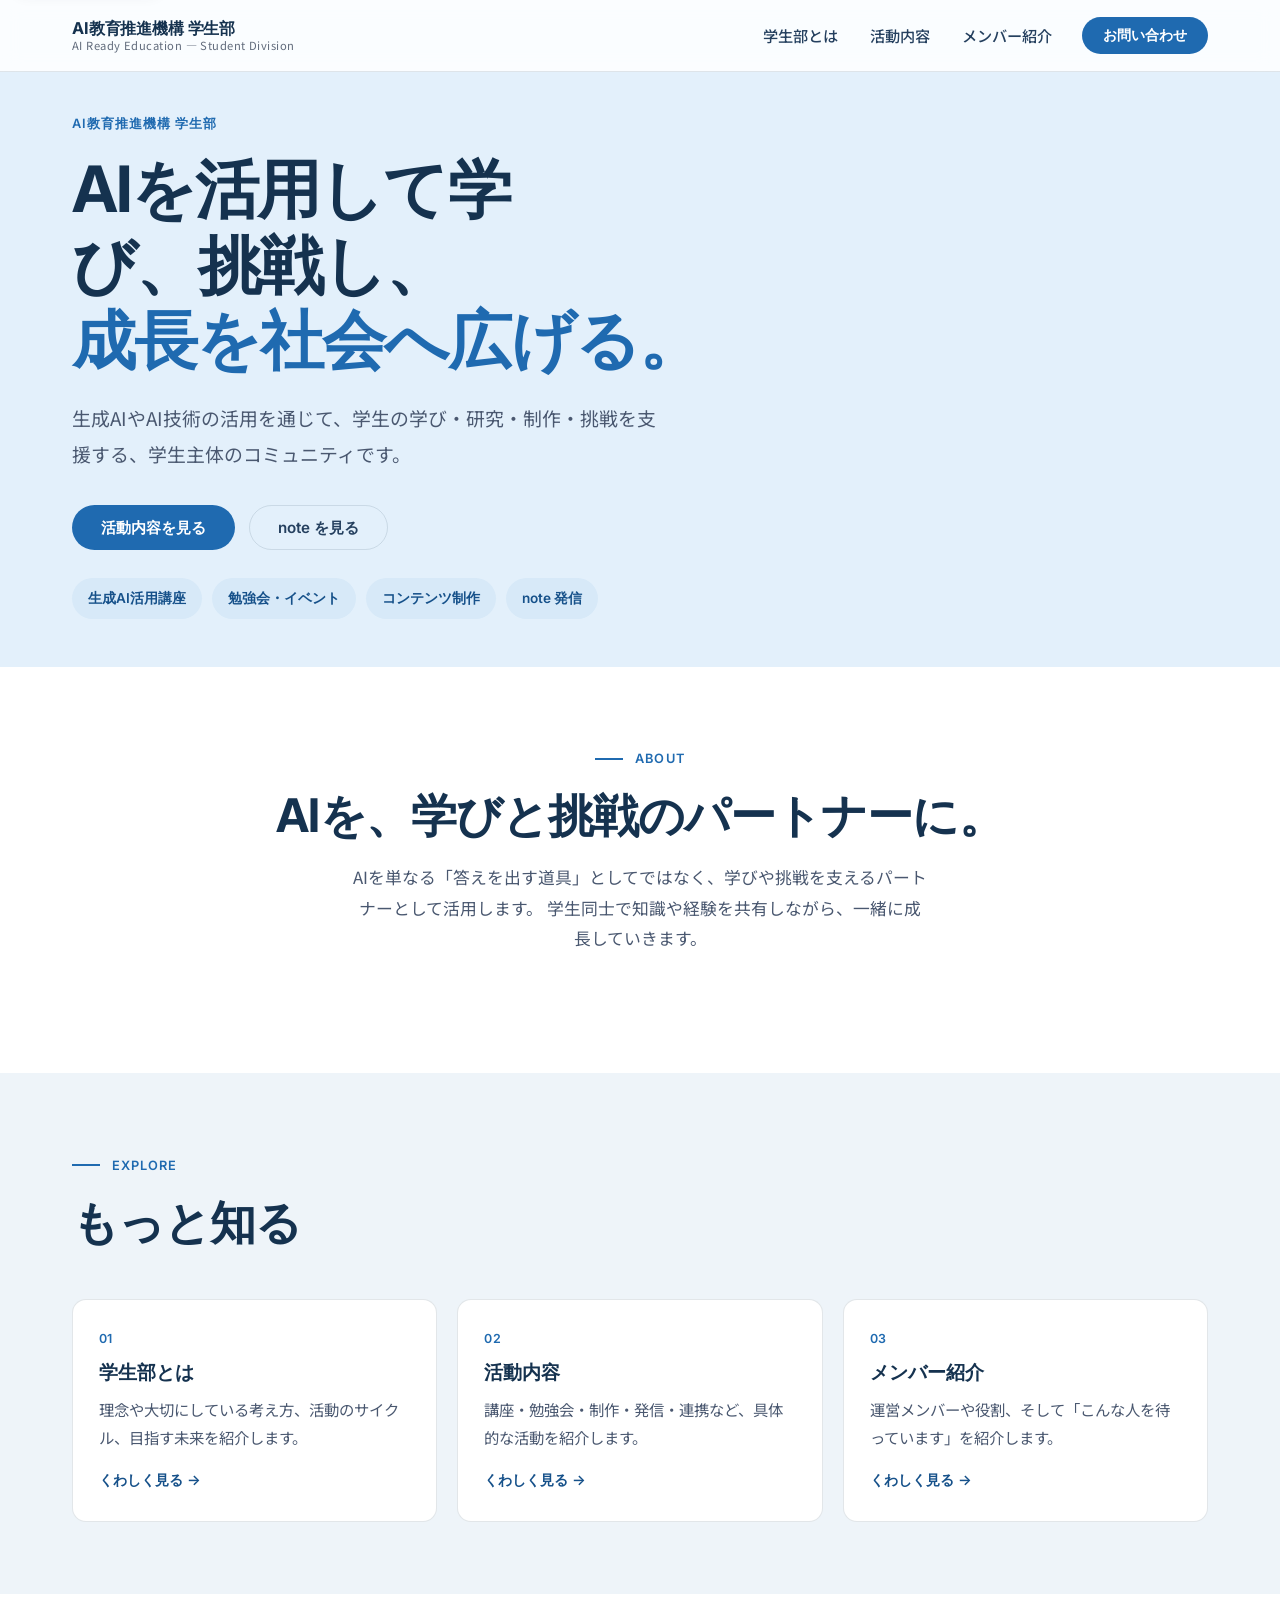
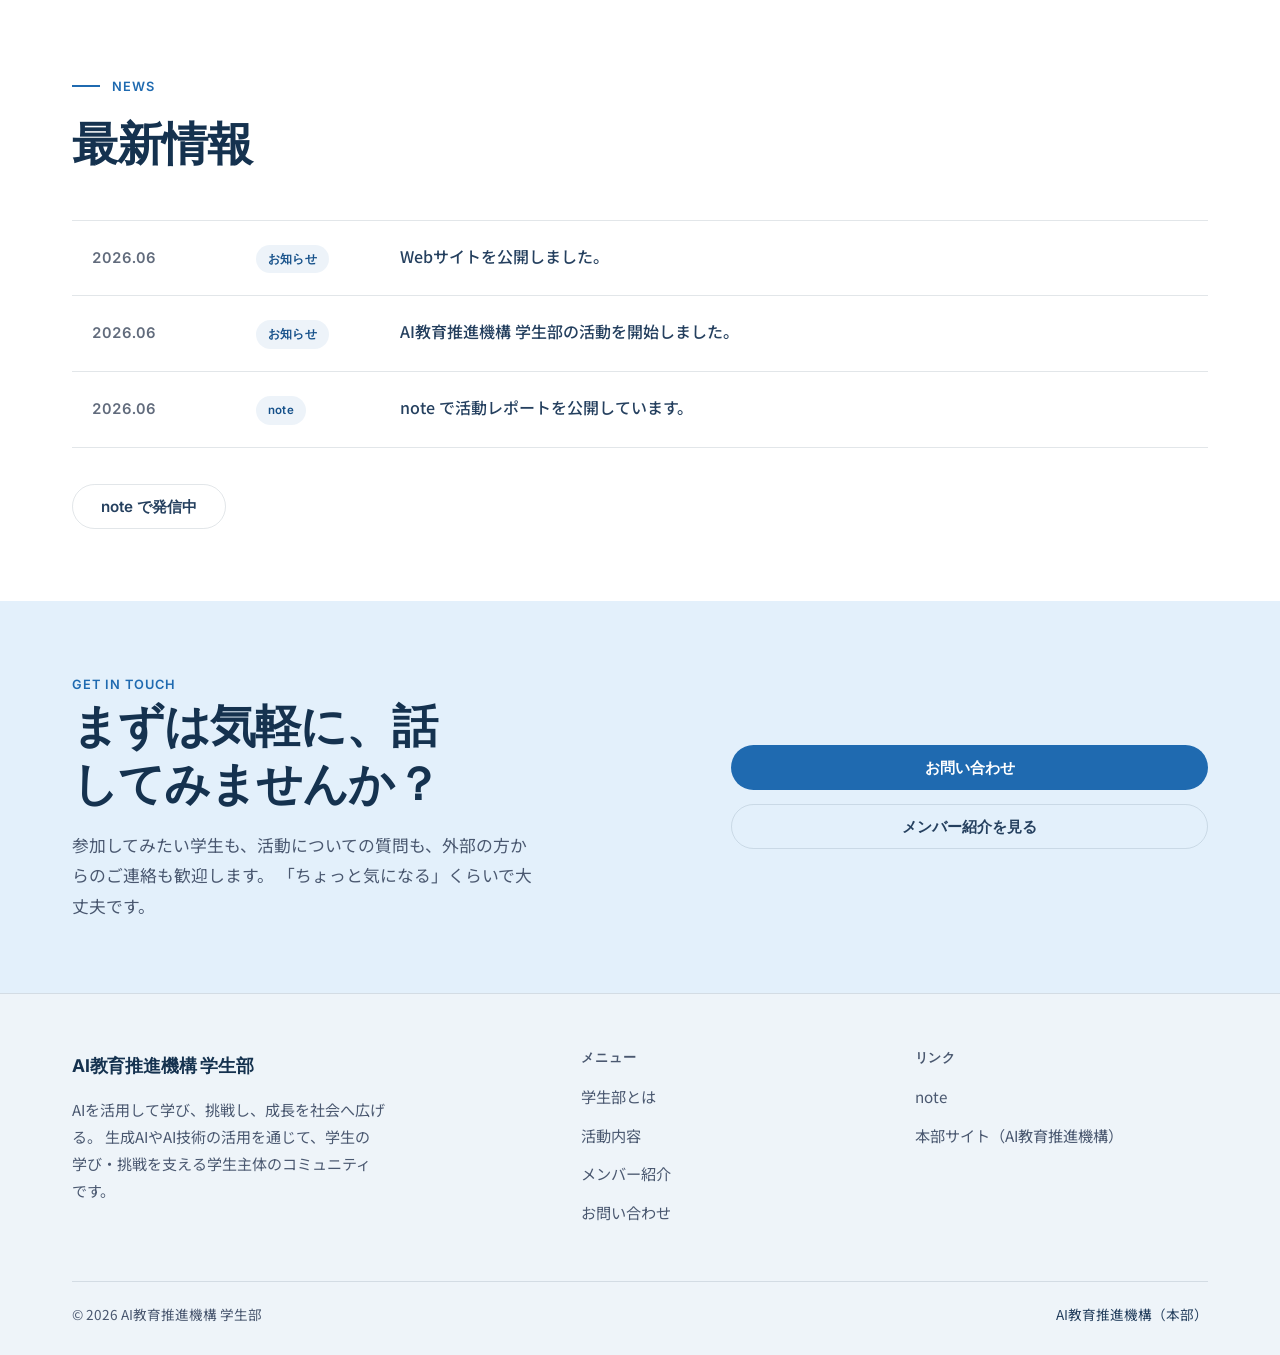
==== index.html @ 03cd79bb "rebuild: 指定の新IA・実コンテンツで全ページ刷新（カタリバ参考） - ナビ刷新: 学生部とは / 活動内容 / メンバー紹介 / お問い合わせ - index: メインメッセージ「AIを活用" ====
<!DOCTYPE html>
<!-- =====================================================================
  公開先（確定）: GitHub Pages プロジェクトページ（案B）
    https://shunta-tf.github.io/ai_ready_stu/
  パス方針: サブパス配下のため、リンク・アセットは相対パス（css/... , about.html）で記述。
  絶対URL（canonical / og / JSON-LD）の BASE = https://shunta-tf.github.io/ai_ready_stu
===================================================================== -->
<html lang="ja">
<head>
  <meta charset="UTF-8">
  <!-- Search Console 登録時に、取得した google-site-verification の meta タグをここに貼る -->
  <meta name="viewport" content="width=device-width, initial-scale=1.0">
  <meta name="description" content="AI教育推進機構 学生部は、生成AIやAI技術の活用を通じて、学生の学び・研究・制作・挑戦を支える学生主体のコミュニティです。活動内容・理念・メンバー紹介はこちら。">
  <title>AI教育推進機構 学生部 ｜ AIを活用して学び、挑戦し、成長を社会へ広げる</title>
  <link rel="canonical" href="https://shunta-tf.github.io/ai_ready_stu/">

  <meta property="og:type" content="website">
  <meta property="og:site_name" content="AI教育推進機構 学生部">
  <meta property="og:locale" content="ja_JP">
  <meta property="og:title" content="AI教育推進機構 学生部">
  <meta property="og:description" content="AIを活用して学び、挑戦し、成長を社会へ広げる。学生の学び・挑戦を支える学生主体のコミュニティです。">
  <meta property="og:url" content="https://shunta-tf.github.io/ai_ready_stu/">
  <meta property="og:image" content="https://shunta-tf.github.io/ai_ready_stu/images/hero/ogp.jpg"><!-- 暫定: 1200x630 のOGP画像を images/hero/ogp.jpg に配置 -->
  <meta name="twitter:card" content="summary_large_image">
  <meta name="twitter:title" content="AI教育推進機構 学生部">
  <meta name="twitter:description" content="AIを活用して学び、挑戦し、成長を社会へ広げる学生主体のコミュニティ。">
  <meta name="twitter:image" content="https://shunta-tf.github.io/ai_ready_stu/images/hero/ogp.jpg">

  <link rel="preconnect" href="https://fonts.googleapis.com">
  <link rel="preconnect" href="https://fonts.gstatic.com" crossorigin>
  <link href="https://fonts.googleapis.com/css2?family=Inter:wght@400;500;600;700&family=Noto+Sans+JP:wght@400;500;700&display=swap" rel="stylesheet">
  <link rel="stylesheet" href="css/style.css">

  <!-- 構造化データ: EducationalOrganization（本部を parentOrganization に） -->
  <script type="application/ld+json">
  {
    "@context": "https://schema.org",
    "@type": "EducationalOrganization",
    "name": "AI教育推進機構 学生部",
    "url": "https://shunta-tf.github.io/ai_ready_stu/",
    "logo": "https://shunta-tf.github.io/ai_ready_stu/images/logo.png",
    "description": "生成AIやAI技術の活用を通じて、学生の学び・研究・制作・挑戦を支える学生主体のコミュニティ。",
    "parentOrganization": {
      "@type": "Organization",
      "name": "AI教育推進機構",
      "url": "https://ai-ready-education.org/"
    },
    "sameAs": [
      "https://note.com/ai_re_stu"
    ]
  }
  </script>
</head>

<body class="home-page">
  <a class="skip-link" href="#main">本文へスキップ</a>

  <header class="site-header">
    <div class="header-inner">
      <a class="brand" href="index.html" aria-label="AI教育推進機構 学生部 トップへ">
        <span class="brand-name">AI教育推進機構 学生部</span>
        <span class="brand-sub">AI Ready Education — Student Division</span>
      </a>
      <button class="nav-toggle" aria-label="メニューを開く" aria-expanded="false" aria-controls="primary-nav">
        <span></span><span></span><span></span>
      </button>
      <nav class="nav" id="primary-nav" aria-label="グローバルナビゲーション">
        <ul class="nav-list">
          <li><a class="nav-link" href="about.html">学生部とは</a></li>
          <li><a class="nav-link" href="activities.html">活動内容</a></li>
          <li><a class="nav-link" href="members.html">メンバー紹介</a></li>
        </ul>
        <a class="btn btn-primary nav-cta" href="contact.html">お問い合わせ</a>
      </nav>
    </div>
  </header>

  <main id="main">

    <!-- ヒーロー（メインメッセージ + 短い紹介） -->
    <section class="hero" aria-label="イントロダクション">
      <div class="container">
        <div class="hero-content">
          <p class="eyebrow">AI教育推進機構 学生部</p>
          <h1 class="hero-title">AIを活用して学び、挑戦し、<br><span class="accent-line">成長を社会へ広げる。</span></h1>
          <p class="hero-lead">
            生成AIやAI技術の活用を通じて、学生の学び・研究・制作・挑戦を支援する、学生主体のコミュニティです。
          </p>
          <div class="hero-actions">
            <a class="btn btn-primary" href="activities.html">活動内容を見る</a>
            <a class="btn btn-ghost" href="https://note.com/ai_re_stu" target="_blank" rel="noopener">note を見る</a>
          </div>
          <div class="hero-tags" aria-hidden="true">
            <span class="hero-tag">生成AI活用講座</span>
            <span class="hero-tag">勉強会・イベント</span>
            <span class="hero-tag">コンテンツ制作</span>
            <span class="hero-tag">note 発信</span>
          </div>
        </div>
      </div>
    </section>

    <!-- 紹介文 -->
    <section class="section" aria-labelledby="intro-title">
      <div class="container">
        <div class="section-header section-header--center fade-in">
          <p class="section-label">About</p>
          <h2 class="section-title" id="intro-title">AIを、学びと挑戦のパートナーに。</h2>
          <p class="section-lead" style="margin-left:auto;margin-right:auto;">
            AIを単なる「答えを出す道具」としてではなく、学びや挑戦を支えるパートナーとして活用します。
            学生同士で知識や経験を共有しながら、一緒に成長していきます。
          </p>
        </div>
      </div>
    </section>

    <!-- 3つのメニュー -->
    <section class="section section--alt" aria-labelledby="menu-title">
      <div class="container">
        <div class="section-header fade-in">
          <p class="section-label">Explore</p>
          <h2 class="section-title" id="menu-title">もっと知る</h2>
        </div>
        <div class="grid grid-3">
          <article class="card fade-in">
            <p class="card-eyebrow">01</p>
            <h3 class="card-title">学生部とは</h3>
            <p class="card-body">理念や大切にしている考え方、活動のサイクル、目指す未来を紹介します。</p>
            <div class="card-foot"><a class="card-link" href="about.html">くわしく見る →</a></div>
          </article>
          <article class="card fade-in">
            <p class="card-eyebrow">02</p>
            <h3 class="card-title">活動内容</h3>
            <p class="card-body">講座・勉強会・制作・発信・連携など、具体的な活動を紹介します。</p>
            <div class="card-foot"><a class="card-link" href="activities.html">くわしく見る →</a></div>
          </article>
          <article class="card fade-in">
            <p class="card-eyebrow">03</p>
            <h3 class="card-title">メンバー紹介</h3>
            <p class="card-body">運営メンバーや役割、そして「こんな人を待っています」を紹介します。</p>
            <div class="card-foot"><a class="card-link" href="members.html">くわしく見る →</a></div>
          </article>
        </div>
      </div>
    </section>

    <!-- 最新情報 -->
    <section class="section" aria-labelledby="news-title">
      <div class="container">
        <div class="section-header fade-in">
          <p class="section-label">News</p>
          <h2 class="section-title" id="news-title">最新情報</h2>
        </div>
        <!-- 暫定の仮データ。確定した活動から新しい順に追記する。 -->
        <ul class="news-list fade-in">
          <li class="news-item">
            <time class="news-date" datetime="2026-06-16">2026.06</time>
            <span class="news-cat">お知らせ</span>
            <span class="news-title">Webサイトを公開しました。</span>
          </li>
          <li class="news-item">
            <time class="news-date" datetime="2026-06-16">2026.06</time>
            <span class="news-cat">お知らせ</span>
            <span class="news-title">AI教育推進機構 学生部の活動を開始しました。</span>
          </li>
          <li class="news-item">
            <time class="news-date" datetime="2026-06-16">2026.06</time>
            <span class="news-cat">note</span>
            <a class="news-title" href="https://note.com/ai_re_stu" target="_blank" rel="noopener">note で活動レポートを公開しています。</a>
          </li>
        </ul>
        <div class="news-more">
          <a class="btn btn-ghost" href="https://note.com/ai_re_stu" target="_blank" rel="noopener">note で発信中</a>
        </div>
      </div>
    </section>

    <!-- CTA -->
    <section class="section cta" aria-labelledby="cta-title">
      <div class="container">
        <div class="cta-inner">
          <div class="fade-in">
            <p class="eyebrow">Get in touch</p>
            <h2 class="section-title" id="cta-title">まずは気軽に、話してみませんか？</h2>
            <p class="cta-lead">
              参加してみたい学生も、活動についての質問も、外部の方からのご連絡も歓迎します。
              「ちょっと気になる」くらいで大丈夫です。
            </p>
          </div>
          <div class="cta-actions fade-in">
            <a class="btn btn-primary" href="contact.html">お問い合わせ</a>
            <a class="btn btn-ghost" href="members.html">メンバー紹介を見る</a>
          </div>
        </div>
      </div>
    </section>

  </main>

  <footer class="site-footer">
    <div class="container">
      <div class="footer-grid">
        <div class="footer-col footer-brand">
          <span class="brand-name">AI教育推進機構 学生部</span>
          <p class="footer-tagline">
            AIを活用して学び、挑戦し、成長を社会へ広げる。
            生成AIやAI技術の活用を通じて、学生の学び・挑戦を支える学生主体のコミュニティです。
          </p>
        </div>
        <div class="footer-col">
          <h3>メニュー</h3>
          <ul>
            <li><a href="about.html">学生部とは</a></li>
            <li><a href="activities.html">活動内容</a></li>
            <li><a href="members.html">メンバー紹介</a></li>
            <li><a href="contact.html">お問い合わせ</a></li>
          </ul>
        </div>
        <div class="footer-col">
          <h3>リンク</h3>
          <ul>
            <li><a href="https://note.com/ai_re_stu" target="_blank" rel="noopener">note</a></li>
            <li><a href="https://ai-ready-education.org/" target="_blank" rel="noopener">本部サイト（AI教育推進機構）</a></li>
          </ul>
        </div>
      </div>
      <div class="footer-bottom">
        <span>© 2026 AI教育推進機構 学生部</span>
        <a href="https://ai-ready-education.org/" target="_blank" rel="noopener">AI教育推進機構（本部）</a>
      </div>
    </div>
  </footer>

  <script src="js/main.js"></script>
</body>
</html>
---- css/style.css ----
/* =====================================================================
   AI教育推進機構 学生部 公式サイト  共通スタイル
   - 純 CSS のみ。色・余白・角丸は :root の変数経由でのみ使用する。
   - 統一モチーフ: 「コーラルのラインがホバーで出現」。
   - 禁止事項(CLAUDE.md §7): ピル角丸 / グラデ背景 / 常時表示の装飾線 /
     強い影 / 派手なhover拡大 / 多色化。アクセントはコーラル一色のみ。
   ===================================================================== */

/* ---------------------------------------------------------------------
   1. デザイントークン
   --------------------------------------------------------------------- */
:root {
  /* 配色: 本部ロゴ準拠（白基調 × 濃紺 × ロゴ系ブルー）。アクセントはブルー一色 */
  --bg-primary:    #ffffff;   /* 背景・白 */
  --bg-secondary:  #eef4f9;   /* 交互セクション（ロゴ水色の薄め） */
  --bg-card:       #ffffff;
  --ink:           #15324f;   /* 見出し最濃（濃紺＝ロゴのライン色） */
  --text-primary:  #25405f;   /* 強めの本文・小見出し */
  --text-secondary:#4a5870;
  --text-muted:    #616b7c;
  --accent:        #1f6ab0;   /* ロゴ系ブルー・CTAとホバー線にだけ使う */
  --accent-dark:   #16518a;   /* hover */
  --accent-soft:   rgba(31,106,176,0.08);
  --border:        rgba(21,50,79,0.12);
  --header-height: 72px;
  --section-pad:   72px 0;
  --max-width:     1200px;
  --radius:        14px;      /* カードなど（親しみのある角丸） */
  --radius-sm:     8px;       /* 入力・小要素 */
  --radius-pill:   999px;     /* ボタン・バッジ（ポップ） */
  --shadow:        0 1px 2px rgba(15,40,65,0.04), 0 4px 14px rgba(15,40,65,0.06);
  --shadow-hover:  0 2px 6px rgba(15,40,65,0.06), 0 14px 30px rgba(15,40,65,0.10);

  /* 補助トークン（直値の手打ちを避けるための追加変数） */
  --overlay:        rgba(13,30,50,0.60);  /* ヒーロー暗オーバーレイ（フラット・濃紺） */
  --header-bg:      rgba(255,255,255,0.85);
  --sky:            #e3f0fb;  /* 明るい水色（ヒーロー/CTAの背景・ポップ） */
  --sky-tag:        #d7e9f8;  /* 水色チップ */
  /* 暗い面（ヒーロー/CTA）上のテキスト・罫線。白も直値にせずトークン化 */
  --on-dark:        #ffffff;
  --on-dark-strong: rgba(255,255,255,0.90);
  --on-dark-mute:   rgba(255,255,255,0.72);
  --on-dark-border: rgba(255,255,255,0.50);
  --font-display:  "Inter", system-ui, sans-serif;
  --font-body:     "Noto Sans JP", system-ui, sans-serif;
  --ease:          cubic-bezier(0.22, 0.61, 0.36, 1);
  --t-fast:        160ms;
  --t-base:        200ms;   /* インタラクション・フィードバックは200ms以内 */
  --t-reveal:      640ms;   /* スクロール出現（エントランス。feedbackより長くてよい） */

  /* z-index スケール（直値の散在を防ぐ。直値禁止方針にも合わせる） */
  --z-base:        0;
  --z-overlay:     1;
  --z-content:     2;
  --z-header:      1000;
  --z-nav:         1001;
  --z-skip:        1100;
}

/* ---------------------------------------------------------------------
   2. リセット & ベース
   --------------------------------------------------------------------- */
*, *::before, *::after { box-sizing: border-box; }

html { -webkit-text-size-adjust: 100%; scroll-behavior: smooth; }

body {
  margin: 0;
  font-family: var(--font-body);
  font-size: 16px;
  line-height: 1.8;
  color: var(--text-secondary);
  background-color: var(--bg-primary);
  -webkit-font-smoothing: antialiased;
  text-rendering: optimizeLegibility;
  text-wrap: pretty;            /* 段落のぶら下がり・孤立語を抑制 */
}

h1, h2, h3, h4 {
  font-family: var(--font-display);
  color: var(--ink);
  line-height: 1.25;
  margin: 0;
  font-weight: 700;
  text-wrap: balance;           /* 見出しは行幅を均す */
}

p { margin: 0; }

a {
  color: var(--text-primary);
  text-decoration: none;
  transition: color var(--t-fast) var(--ease);
}
a:hover { color: var(--accent); }

img { max-width: 100%; display: block; height: auto; }

ul { margin: 0; padding: 0; list-style: none; }

/* キーボードフォーカスを必ず可視化（品質フロア） */
:focus-visible {
  outline: 2px solid var(--accent);
  outline-offset: 3px;
  border-radius: var(--radius-sm);
}

.visually-hidden {
  position: absolute;
  width: 1px; height: 1px;
  padding: 0; margin: -1px;
  overflow: hidden; clip: rect(0 0 0 0);
  white-space: nowrap; border: 0;
}

.skip-link {
  position: absolute;
  left: 16px; top: 16px;
  z-index: var(--z-skip);
  background: var(--bg-card);
  color: var(--text-primary);
  padding: 10px 16px;
  border-radius: var(--radius-sm);
  box-shadow: var(--shadow);
  /* レイアウトプロパティ(top)ではなく transform を動かす（合成のみ） */
  transform: translateY(calc(-100% - 24px));
  transition: transform var(--t-fast) var(--ease);
}
.skip-link:focus { transform: translateY(0); }

/* ---------------------------------------------------------------------
   3. レイアウト・ユーティリティ
   --------------------------------------------------------------------- */
.container {
  width: 100%;
  max-width: var(--max-width);
  margin: 0 auto;
  padding: 0 32px;
}

.section { padding: var(--section-pad); }
.section--alt { background-color: var(--bg-secondary); }

.section-header {
  max-width: 760px;
  margin-bottom: 48px;
}
.section-header--center {
  margin-left: auto;
  margin-right: auto;
  text-align: center;
}

/* 英語ラベル + 短いコーラル線。常時だが「カード上の装飾線」ではなくラベル付随線 */
.section-label {
  display: inline-flex;
  align-items: center;
  gap: 12px;
  font-family: var(--font-display);
  font-size: 0.8rem;
  font-weight: 600;
  letter-spacing: 0.08em;
  text-transform: uppercase;
  color: var(--accent);
  margin-bottom: 16px;
}
.section-label::before {
  content: "";
  width: 28px;
  height: 2px;
  background-color: var(--accent);
}
.section-header--center .section-label { justify-content: center; }

.section-title {
  font-size: clamp(2rem, 4.5vw, 2.9rem);
  font-weight: 700;
  letter-spacing: -0.02em;
  color: var(--ink);
}

.section-lead {
  margin-top: 18px;
  font-size: 1.05rem;
  color: var(--text-secondary);
  max-width: 64ch;
}

.eyebrow {
  font-family: var(--font-display);
  font-size: 0.8rem;
  font-weight: 600;
  letter-spacing: 0.08em;
  text-transform: uppercase;
  color: var(--accent);
}

/* ---------------------------------------------------------------------
   4. ボタン
   --------------------------------------------------------------------- */
.btn {
  display: inline-flex;
  align-items: center;
  justify-content: center;
  gap: 8px;
  font-family: var(--font-display);
  font-size: 0.95rem;
  font-weight: 600;
  line-height: 1;
  padding: 14px 28px;
  border-radius: var(--radius-pill);
  border: 1px solid transparent;
  cursor: pointer;
  transition: transform var(--t-base) var(--ease),
              background-color var(--t-base) var(--ease),
              border-color var(--t-base) var(--ease),
              box-shadow var(--t-base) var(--ease),
              color var(--t-base) var(--ease);
}

.btn-primary {
  background-color: var(--accent);
  color: var(--on-dark);
}
.btn-primary:hover {
  background-color: var(--accent-dark);
  color: var(--on-dark);
  transform: translateY(-2px);
  box-shadow: var(--shadow-hover);
}

.btn-ghost {
  background-color: transparent;
  color: var(--text-primary);
  border-color: var(--border);
}
.btn-ghost:hover {
  border-color: var(--accent);
  color: var(--accent);
  transform: translateY(-2px);
}

/* ---------------------------------------------------------------------
   5. ヘッダー / ナビ
   --------------------------------------------------------------------- */
.site-header {
  position: fixed;
  inset: 0 0 auto 0;
  height: var(--header-height);
  z-index: var(--z-header);
  display: flex;
  align-items: center;
  /* 既定はソリッド（サブページ用）。トップのヒーロー上のみ下で透明化する */
  background-color: var(--header-bg);
  -webkit-backdrop-filter: saturate(140%) blur(10px);
  backdrop-filter: saturate(140%) blur(10px);
  border-bottom: 1px solid var(--border);
  transition: background-color var(--t-base) var(--ease),
              border-color var(--t-base) var(--ease),
              box-shadow var(--t-base) var(--ease);
}
/* スクロール時に影を足す（ヒーローも明色のため、ヘッダーは常にソリッド白） */
.site-header.scrolled { box-shadow: var(--shadow); }

.header-inner {
  width: 100%;
  max-width: var(--max-width);
  margin: 0 auto;
  padding: 0 32px;
  display: flex;
  align-items: center;
  justify-content: space-between;
}

.brand {
  display: inline-flex;
  flex-direction: column;
  line-height: 1.2;
  color: var(--ink);
}
.brand-name {
  font-family: var(--font-display);
  font-weight: 700;
  font-size: 1.02rem;
  letter-spacing: -0.01em;
  color: inherit;
}
.brand-sub {
  font-size: 0.7rem;
  letter-spacing: 0.04em;
  color: var(--text-muted);
}

.nav { display: flex; align-items: center; gap: 8px; }
.nav-list {
  display: flex;
  align-items: center;
  gap: 4px;
}
.nav-link {
  position: relative;
  display: inline-block;
  padding: 10px 14px;
  font-size: 0.95rem;
  font-weight: 500;
  color: var(--text-primary);
}

/* ホバー/アクティブで下にブルー線が出現（scaleXでレイアウト不動） */
.nav-link::after {
  content: "";
  position: absolute;
  left: 14px; right: 14px; bottom: 4px;
  height: 2px;
  background-color: var(--accent);
  transform: scaleX(0);
  transform-origin: left center;
  transition: transform var(--t-base) var(--ease);
}
.nav-link:hover { color: var(--accent); }
.nav-link:hover::after,
.nav-link.is-active::after { transform: scaleX(1); }
.nav-link.is-active { color: var(--accent); }

/* お問い合わせ = ブルーのCTAボタン */
.nav-cta {
  margin-left: 8px;
  padding: 10px 20px;
  font-size: 0.9rem;
  font-weight: 600;
}
.nav-cta::after { display: none; } /* CTAボタンには下線モチーフを出さない */

/* ハンバーガー */
.nav-toggle {
  display: none;
  width: 44px; height: 44px;
  background: transparent;
  border: none;
  cursor: pointer;
  padding: 10px;
}
.nav-toggle span {
  display: block;
  width: 100%; height: 2px;
  background-color: var(--text-primary);
  border-radius: var(--radius-sm);
  transition: transform var(--t-base) var(--ease),
              opacity var(--t-fast) var(--ease);
}
.nav-toggle span + span { margin-top: 6px; }
.nav-toggle[aria-expanded="true"] span:nth-child(1) { transform: translateY(8px) rotate(45deg); }
.nav-toggle[aria-expanded="true"] span:nth-child(2) { opacity: 0; }
.nav-toggle[aria-expanded="true"] span:nth-child(3) { transform: translateY(-8px) rotate(-45deg); }

/* ---------------------------------------------------------------------
   6. ヒーロー（スライドショー + 暗オーバーレイ）
   --------------------------------------------------------------------- */
.hero {
  position: relative;
  min-height: 74vh;
  min-height: 74dvh;          /* モバイルのアドレスバー変動に追従 */
  display: flex;
  align-items: center;
  background-color: var(--sky); /* 明るい水色のヒーロー（ポップ） */
  color: var(--text-primary);
  overflow: hidden;
}
.hero-slideshow {
  position: absolute;
  inset: 0;
  z-index: var(--z-base);
}
.hero-slide {
  position: absolute;
  inset: 0;
  background-size: cover;
  background-position: center;
  opacity: 0;
  transition: opacity 1200ms var(--ease);
}
.hero-slide.is-active { opacity: 1; }
/* 明るいヒーローでは暗オーバーレイは使わない（画像配置時のみ復活させる） */
.hero-overlay { display: none; }
.hero .container { position: relative; z-index: var(--z-content); }

.hero-content { max-width: 760px; padding: calc(var(--header-height) + 40px) 0 48px; }
.hero .eyebrow { color: var(--accent); }
.hero-title {
  margin-top: 16px;
  font-size: clamp(2.4rem, 6vw, 4rem);
  font-weight: 700;
  letter-spacing: -0.03em;
  line-height: 1.18;
  color: var(--ink);
}
.hero-title .accent-line { color: var(--accent); }
.hero-lead {
  margin-top: 22px;
  font-size: clamp(1rem, 1.6vw, 1.18rem);
  line-height: 1.95;
  color: var(--text-secondary);
  max-width: 60ch;
}
.hero-actions {
  margin-top: 32px;
  display: flex;
  flex-wrap: wrap;
  gap: 14px;
}
/* 活動を表す丸い水色タグ（ポップな一目わかる要素） */
.hero-tags {
  margin-top: 28px;
  display: flex;
  flex-wrap: wrap;
  gap: 10px;
}
.hero-tag {
  font-family: var(--font-display);
  font-size: 0.85rem;
  font-weight: 600;
  color: var(--accent-dark);
  background-color: var(--sky-tag);
  padding: 8px 16px;
  border-radius: var(--radius-pill);
}

/* ---------------------------------------------------------------------
   7. 実績ハイライト（フラットカード + 実施中/構想中ステータス）
   --------------------------------------------------------------------- */
.highlight-grid {
  display: grid;
  grid-template-columns: repeat(4, 1fr);
  gap: 20px;
}
.highlight-card {
  position: relative;
  background-color: var(--bg-card);
  border: 1px solid var(--border);
  border-radius: var(--radius);
  padding: 28px 24px;
  overflow: hidden;
  transition: transform var(--t-base) var(--ease),
              box-shadow var(--t-base) var(--ease),
              border-color var(--t-base) var(--ease);
}
/* ホバーで上部にコーラル線が出現（常時表示ではない） */
.highlight-card::before {
  content: "";
  position: absolute;
  top: 0; left: 0; right: 0;
  height: 3px;
  background-color: var(--accent);
  transform: scaleX(0);
  transform-origin: left center;
  transition: transform var(--t-base) var(--ease);
}
.highlight-card:hover {
  transform: translateY(-3px);
  box-shadow: var(--shadow-hover);
  border-color: transparent;
}
.highlight-card:hover::before { transform: scaleX(1); }

.highlight-figure {
  font-family: var(--font-display);
  font-size: 2.6rem;
  font-weight: 700;
  letter-spacing: -0.02em;
  color: var(--accent);                /* 数字はブルーで明るく */
  line-height: 1.1;
  font-variant-numeric: tabular-nums;  /* 数値は等幅で桁を揃える */
}
.highlight-figure .unit {
  font-size: 1rem;
  font-weight: 600;
  color: var(--text-muted);
  margin-left: 4px;
}
.highlight-label {
  margin-top: 10px;
  font-weight: 700;
  color: var(--text-primary);
  font-family: var(--font-body);
}
.highlight-note {
  margin-top: 6px;
  font-size: 0.88rem;
  color: var(--text-muted);
}

/* ステータス：丸いピル型チップ（ポップ） */
.status {
  display: inline-block;
  margin-top: 16px;
  font-family: var(--font-display);
  font-size: 0.74rem;
  font-weight: 600;
  letter-spacing: 0.02em;
  padding: 5px 12px;
  border-radius: var(--radius-pill);
}
.status--active {
  color: var(--accent-dark);
  background-color: var(--accent-soft);
}
.status--planned {
  color: var(--text-muted);
  background-color: transparent;
  border: 1px solid var(--border);
}

/* ---------------------------------------------------------------------
   8. 連携でできること（提携メリット3点）
   --------------------------------------------------------------------- */
.partner-grid {
  display: grid;
  grid-template-columns: repeat(3, 1fr);
  gap: 20px;
}
.partner-card {
  position: relative;
  background-color: var(--bg-card);
  border: 1px solid var(--border);
  border-radius: var(--radius);
  padding: 30px 26px;
  overflow: hidden;
  transition: transform var(--t-base) var(--ease),
              box-shadow var(--t-base) var(--ease),
              border-color var(--t-base) var(--ease);
}
.partner-card::before {
  content: "";
  position: absolute;
  top: 0; left: 0; right: 0;
  height: 3px;
  background-color: var(--accent);
  transform: scaleX(0);
  transform-origin: left center;
  transition: transform var(--t-base) var(--ease);
}
.partner-card:hover {
  transform: translateY(-3px);
  box-shadow: var(--shadow-hover);
  border-color: transparent;
}
.partner-card:hover::before { transform: scaleX(1); }

.partner-index {
  font-family: var(--font-display);
  font-size: 0.85rem;
  font-weight: 600;
  color: var(--accent);
  letter-spacing: 0.04em;
  font-variant-numeric: tabular-nums;
}
.partner-title {
  margin-top: 12px;
  font-size: 1.2rem;
  font-weight: 700;
  color: var(--ink);
}
.partner-body {
  margin-top: 12px;
  font-size: 0.96rem;
  color: var(--text-secondary);
}

/* ---------------------------------------------------------------------
   9. News（新しい順リスト・左コーラル縦線がホバー出現）
   --------------------------------------------------------------------- */
.news-list { border-top: 1px solid var(--border); }
.news-item {
  position: relative;
  display: grid;
  grid-template-columns: 140px 120px 1fr;
  align-items: baseline;
  gap: 24px;
  padding: 22px 16px 22px 20px;
  border-bottom: 1px solid var(--border);
  transition: background-color var(--t-base) var(--ease);
}
/* 左の縦線が scaleY で出現（レイアウトずれなし） */
.news-item::before {
  content: "";
  position: absolute;
  left: 0; top: 12px; bottom: 12px;
  width: 3px;
  background-color: var(--accent);
  transform: scaleY(0);
  transform-origin: center top;
  transition: transform var(--t-base) var(--ease);
}
.news-item:hover { background-color: var(--accent-soft); }
.news-item:hover::before { transform: scaleY(1); }

.news-date {
  font-family: var(--font-display);
  font-weight: 600;
  font-size: 0.92rem;
  color: var(--text-muted);
  font-variant-numeric: tabular-nums;
}
.news-cat {
  font-family: var(--font-display);
  font-size: 0.72rem;
  font-weight: 600;
  letter-spacing: 0.02em;
  color: var(--accent-dark);
  background-color: var(--accent-soft);
  padding: 4px 12px;
  border-radius: var(--radius-pill);
  justify-self: start;
}
.news-title {
  font-weight: 500;
  color: var(--text-primary);
  line-height: 1.7;
}
.news-item:hover .news-title { color: var(--accent-dark); }

.news-more { margin-top: 36px; }

/* ---------------------------------------------------------------------
   10. CTA（お問い合わせ）
   --------------------------------------------------------------------- */
.cta {
  background-color: var(--sky);   /* 明るい水色（重い濃紺をやめる） */
  color: var(--text-primary);
}
.cta .section-title { color: var(--ink); }
.cta-inner {
  display: grid;
  grid-template-columns: 1.3fr 1fr;
  gap: 40px;
  align-items: center;
}
.cta-lead {
  margin-top: 18px;
  color: var(--text-secondary);
  font-size: 1.05rem;
  max-width: 52ch;
}
.cta-actions {
  display: flex;
  flex-direction: column;
  gap: 14px;
}
.cta .eyebrow { color: var(--accent); }

/* ---------------------------------------------------------------------
   11. フッター（3カラム）
   --------------------------------------------------------------------- */
.site-footer {
  background-color: var(--bg-secondary);
  border-top: 1px solid var(--border);
  padding: 56px 0 28px;
}
.footer-grid {
  display: grid;
  grid-template-columns: 1.6fr 1fr 1fr;
  gap: 40px;
}
.footer-brand .brand-name { font-size: 1.1rem; color: var(--ink); }
.footer-tagline {
  margin-top: 14px;
  font-size: 0.94rem;
  color: var(--text-secondary);
  max-width: 40ch;
}
.footer-col h3 {
  font-family: var(--font-display);
  font-size: 0.8rem;
  font-weight: 600;
  letter-spacing: 0.06em;
  text-transform: uppercase;
  color: var(--text-secondary);  /* 二次背景上で AA を満たす（muted は不足） */
  margin-bottom: 16px;
}
.footer-col li { margin-bottom: 10px; }
.footer-col a { color: var(--text-secondary); font-size: 0.95rem; }
.footer-col a:hover { color: var(--accent); }
.footer-bottom {
  margin-top: 44px;
  padding-top: 20px;
  border-top: 1px solid var(--border);
  display: flex;
  justify-content: space-between;
  flex-wrap: wrap;
  gap: 12px;
  font-size: 0.85rem;
  color: var(--text-secondary);  /* 二次背景上で AA を満たす */
}

/* ---------------------------------------------------------------------
   11b. サブページ共通 / 追加コンポーネント
   --------------------------------------------------------------------- */

/* ページ先頭の見出し帯（固定ヘッダー分の余白を確保） */
.page-hero {
  padding: calc(var(--header-height) + 56px) 0 52px;
  background-color: var(--bg-secondary);
  border-bottom: 1px solid var(--border);
}
.page-title {
  margin-top: 14px;
  font-size: clamp(2.2rem, 5vw, 3.2rem);
  font-weight: 700;
  letter-spacing: -0.02em;
  color: var(--ink);
}
.page-lead {
  margin-top: 18px;
  font-size: 1.05rem;
  color: var(--text-secondary);
  max-width: 64ch;
}

/* 汎用グリッド */
.grid { display: grid; gap: 20px; }
.grid-2 { grid-template-columns: repeat(2, 1fr); }
.grid-3 { grid-template-columns: repeat(3, 1fr); }
.grid-4 { grid-template-columns: repeat(4, 1fr); }

/* チェックリスト（「期待すること」など） */
.checklist {
  display: grid;
  grid-template-columns: repeat(2, 1fr);
  gap: 16px 32px;
}
.check-item {
  position: relative;
  padding-left: 30px;
  color: var(--text-primary);
  font-weight: 500;
  line-height: 1.7;
}
.check-item::before {
  content: "✓";
  position: absolute;
  left: 0; top: 0;
  color: var(--accent);
  font-weight: 700;
}

/* 大きな番号（活動のサイクル） */
.step-num {
  font-family: var(--font-display);
  font-size: 1.6rem;
  font-weight: 700;
  color: var(--accent);
  letter-spacing: 0.02em;
  font-variant-numeric: tabular-nums;
}

/* 汎用カード（ホバーで上部コーラル線 + 控えめなリフト） */
.card {
  position: relative;
  background-color: var(--bg-card);
  border: 1px solid var(--border);
  border-radius: var(--radius);
  padding: 28px 26px;
  overflow: hidden;
  transition: transform var(--t-base) var(--ease),
              box-shadow var(--t-base) var(--ease),
              border-color var(--t-base) var(--ease);
}
.card::before {
  content: "";
  position: absolute;
  top: 0; left: 0; right: 0;
  height: 3px;
  background-color: var(--accent);
  transform: scaleX(0);
  transform-origin: left center;
  transition: transform var(--t-base) var(--ease);
}
.card:hover {
  transform: translateY(-3px);
  box-shadow: var(--shadow-hover);
  border-color: transparent;
}
.card:hover::before { transform: scaleX(1); }

.card-eyebrow {
  font-family: var(--font-display);
  font-size: 0.78rem;
  font-weight: 600;
  letter-spacing: 0.04em;
  color: var(--accent);
}
.card-title {
  margin-top: 10px;
  font-size: 1.2rem;
  font-weight: 700;
  color: var(--ink);
}
.card-body {
  margin-top: 12px;
  font-size: 0.96rem;
  color: var(--text-secondary);
}
.card-foot {
  margin-top: 16px;
  display: flex;
  align-items: center;
  gap: 12px;
  flex-wrap: wrap;
}
.card-link {
  font-family: var(--font-display);
  font-weight: 600;
  font-size: 0.9rem;
  color: var(--accent-dark);
}
.card-link:hover { color: var(--accent); }

/* 大きめのステートメント（理念など） */
.statement {
  font-family: var(--font-display);
  font-weight: 700;
  font-size: clamp(1.5rem, 3.2vw, 2.1rem);
  line-height: 1.5;
  letter-spacing: -0.01em;
  color: var(--ink);
  max-width: 22ch;
}
.statement-wrap { display: grid; grid-template-columns: 1fr 1.1fr; gap: 40px; align-items: start; }

/* 本文ナラティブ */
.prose { max-width: 68ch; }
.prose p { margin-bottom: 18px; color: var(--text-secondary); }
.prose p:last-child { margin-bottom: 0; }
.prose strong { color: var(--text-primary); font-weight: 700; }

/* メンバーカード */
.member-card .member-photo {
  aspect-ratio: 4 / 3;
  width: 100%;
  background-color: var(--bg-secondary);
  border-radius: var(--radius-sm);
  display: flex;
  align-items: center;
  justify-content: center;
  color: var(--text-muted);
  font-family: var(--font-display);
  font-weight: 600;
  font-size: 0.8rem;
  overflow: hidden;
}
.member-card .member-photo img { width: 100%; height: 100%; object-fit: cover; }
.member-name { margin-top: 16px; font-size: 1.1rem; font-weight: 700; color: var(--ink); }
.member-role { margin-top: 4px; font-size: 0.85rem; font-weight: 600; color: var(--accent-dark); }
.member-bio { margin-top: 10px; font-size: 0.92rem; color: var(--text-secondary); }

/* 連絡先などの定義リスト */
.detail-list { display: grid; gap: 4px; margin-top: 12px; }
.detail-list dt { font-size: 0.8rem; font-weight: 600; color: var(--text-muted); }
.detail-list dd { margin: 0 0 12px; color: var(--text-primary); }

/* ---------------------------------------------------------------------
   11c. 問い合わせフォーム
   --------------------------------------------------------------------- */
.form { max-width: 640px; }
.form-row { margin-bottom: 22px; }
.form-label {
  display: block;
  margin-bottom: 8px;
  font-weight: 700;
  color: var(--text-primary);
  font-size: 0.95rem;
}
.form-req {
  margin-left: 8px;
  font-family: var(--font-display);
  font-size: 0.68rem;
  font-weight: 600;
  color: var(--accent-dark);
  background-color: var(--accent-soft);
  padding: 2px 8px;
  border-radius: var(--radius-sm);
  vertical-align: middle;
}
.form-hint { margin-top: 6px; font-size: 0.85rem; color: var(--text-muted); }
.form-input,
.form-select,
.form-textarea {
  width: 100%;
  font-family: var(--font-body);
  font-size: 1rem;
  color: var(--text-primary);
  background-color: var(--bg-card);
  border: 1px solid var(--border);
  border-radius: var(--radius-sm);
  padding: 12px 14px;
  transition: border-color var(--t-fast) var(--ease),
              box-shadow var(--t-fast) var(--ease);
}
.form-textarea { min-height: 150px; resize: vertical; line-height: 1.7; }
.form-input:focus,
.form-select:focus,
.form-textarea:focus {
  outline: none;
  border-color: var(--accent);
  box-shadow: 0 0 0 3px var(--accent-soft);
}
.form-input[aria-invalid="true"],
.form-select[aria-invalid="true"],
.form-textarea[aria-invalid="true"] {
  border-color: var(--accent-dark);
}
.form-error {
  display: block;
  margin-top: 6px;
  font-size: 0.85rem;
  font-weight: 600;
  color: var(--accent-dark);
  min-height: 1em;
}
.form-status {
  margin-bottom: 20px;
  padding: 14px 16px;
  border-radius: var(--radius-sm);
  border: 1px solid var(--border);
  background-color: var(--accent-soft);
  color: var(--text-primary);
  font-size: 0.95rem;
}
.form-actions { margin-top: 8px; }

/* ---------------------------------------------------------------------
   12. アニメーション（fade-in / page f-in）
   --------------------------------------------------------------------- */
body { opacity: 0; transition: opacity 480ms var(--ease); }
body.loaded { opacity: 1; }

.fade-in {
  opacity: 0;
  transform: translateY(24px);
  transition: opacity var(--t-reveal) var(--ease), transform var(--t-reveal) var(--ease);
}
.fade-in.is-visible {
  opacity: 1;
  transform: none;
}

/* ---------------------------------------------------------------------
   13. レスポンシブ
   --------------------------------------------------------------------- */
@media (max-width: 1024px) {
  .highlight-grid { grid-template-columns: repeat(2, 1fr); }
  .cta-inner { grid-template-columns: 1fr; gap: 28px; }
  .grid-3 { grid-template-columns: repeat(2, 1fr); }
  .grid-4 { grid-template-columns: repeat(2, 1fr); }
  .statement-wrap { grid-template-columns: 1fr; gap: 24px; }
}

@media (max-width: 768px) {
  :root { --section-pad: 44px 0; }
  .container { padding: 0 20px; }
  /* fixed ヘッダーは横の safe-area（横向きノッチ）を尊重 */
  .header-inner {
    padding: 0 max(20px, env(safe-area-inset-right)) 0 max(20px, env(safe-area-inset-left));
  }

  /* モバイルナビ：右からスライドするパネル */
  .nav-toggle { display: block; z-index: var(--z-nav); }
  .nav {
    position: fixed;
    inset: 0 0 0 auto;
    z-index: var(--z-header);
    width: min(78vw, 320px);
    flex-direction: column;
    align-items: stretch;
    justify-content: flex-start;
    gap: 0;
    /* 上はヘッダー分、右・下は safe-area を確保 */
    padding: calc(var(--header-height) + 16px) max(24px, env(safe-area-inset-right)) max(24px, env(safe-area-inset-bottom)) 24px;
    background-color: var(--bg-card);
    box-shadow: var(--shadow-hover);
    transform: translateX(100%);
    visibility: hidden;          /* 閉時は Tab フォーカス・AT から除外 */
    transition: transform var(--t-base) var(--ease),
                visibility 0s linear var(--t-base);
  }
  .nav.is-open {
    transform: translateX(0);
    visibility: visible;
    transition: transform var(--t-base) var(--ease), visibility 0s;
  }
  /* ドロワー展開中は背面スクロールを止める */
  body.nav-open { overflow: hidden; }
  .nav-list { flex-direction: column; align-items: stretch; gap: 0; width: 100%; }
  .nav-link {
    display: block;
    padding: 14px 4px;
    border-bottom: 1px solid var(--border);
    color: var(--text-primary);
  }
  .nav-link::after { left: 4px; right: auto; bottom: auto; top: 50%;
    width: 3px; height: 22px; transform: translateY(-50%) scaleY(0);
    transform-origin: center; }
  .nav-link:hover::after, .nav-link.is-active::after { transform: translateY(-50%) scaleY(1); }
  .nav-cta { margin: 16px 0 0; align-self: flex-start; }

  .partner-grid { grid-template-columns: 1fr; }
  .grid-2, .grid-3, .grid-4 { grid-template-columns: 1fr; }
  .checklist { grid-template-columns: 1fr; }
  .footer-grid { grid-template-columns: 1fr 1fr; gap: 28px; }
  .footer-brand { grid-column: 1 / -1; }

  .news-item {
    grid-template-columns: 1fr;
    gap: 6px;
    padding: 18px 14px;
  }
  .news-cat { margin: 2px 0; }
}

@media (max-width: 480px) {
  :root { --section-pad: 36px 0; }
  body { font-size: 15px; }
  .highlight-grid { grid-template-columns: 1fr; }
  .footer-grid { grid-template-columns: 1fr; }
  .hero { min-height: 88vh; min-height: 88dvh; }
  .hero-actions .btn { width: 100%; }
}

/* ---------------------------------------------------------------------
   14. モーション設定の尊重
   --------------------------------------------------------------------- */
@media (prefers-reduced-motion: reduce) {
  *, *::before, *::after {
    animation-duration: 0.01ms !important;
    animation-iteration-count: 1 !important;
    transition-duration: 0.01ms !important;
    scroll-behavior: auto !important;
  }
  .fade-in { opacity: 1; transform: none; }
  body { opacity: 1; }
}
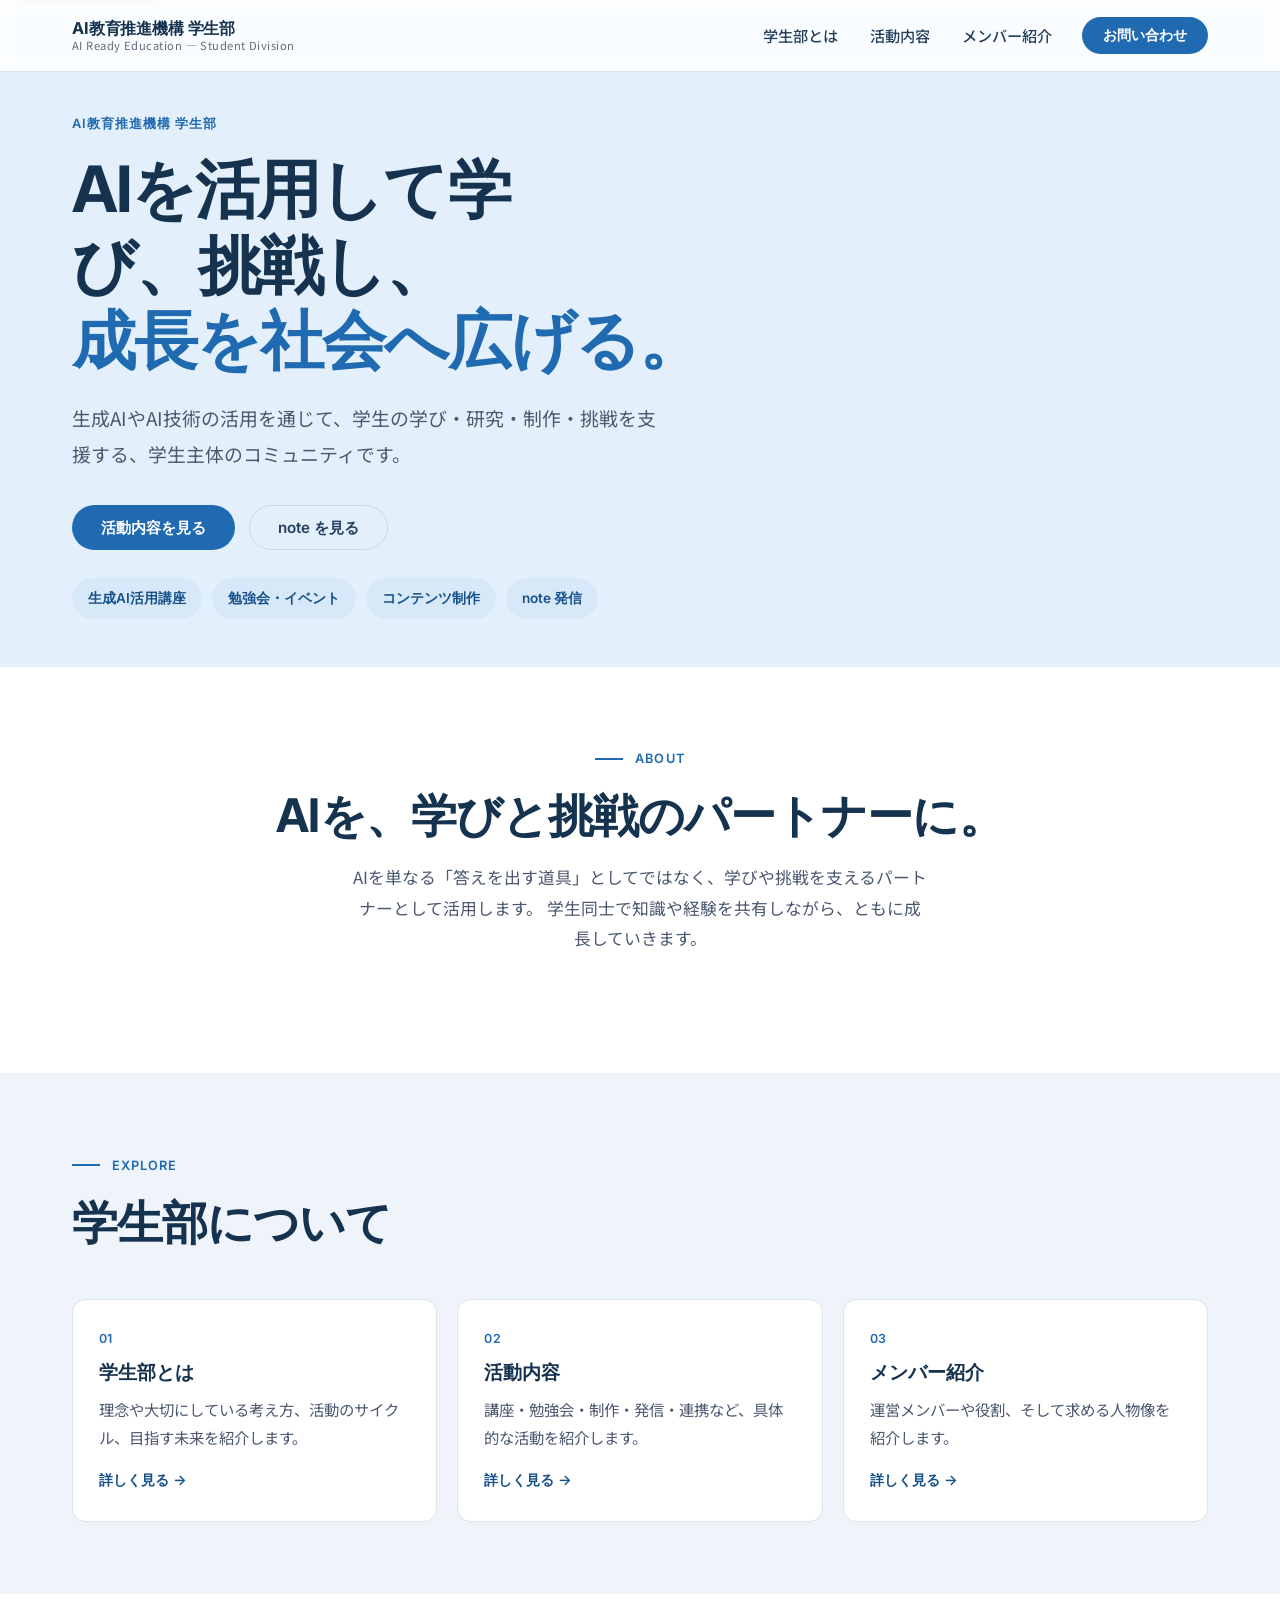
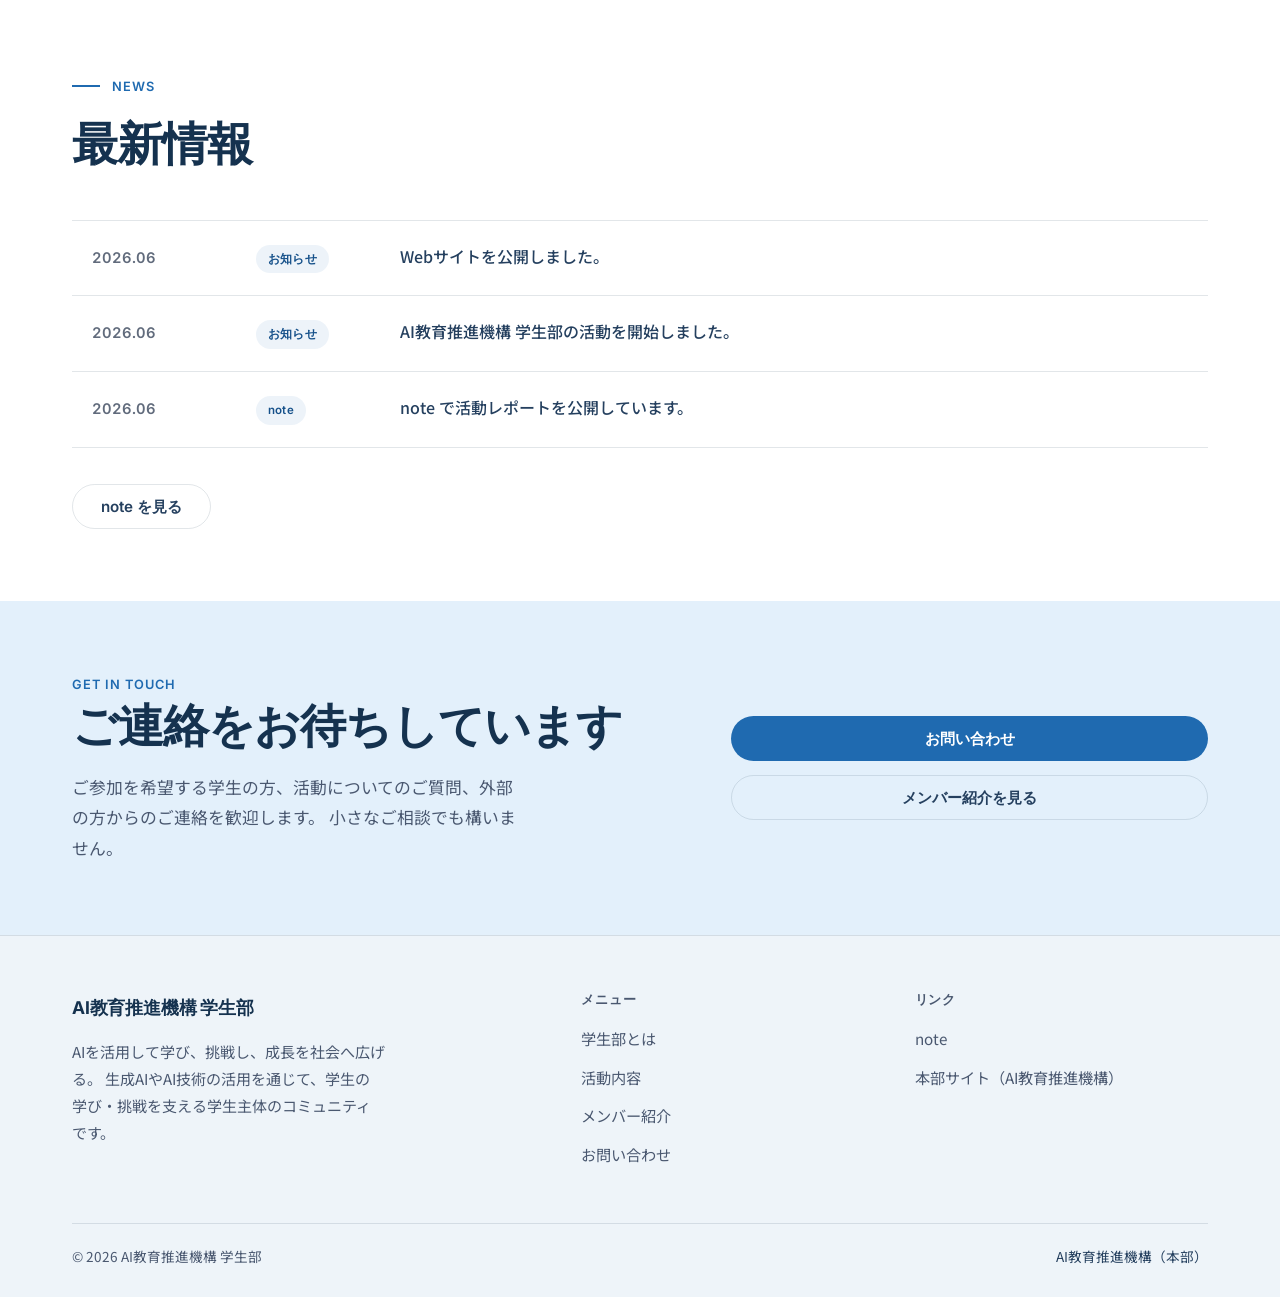
==== commit 8644c7a2: "copy: 話し言葉・くだけた表現を落ち着いた書き言葉に統一 - 見出し: 「こんなことをしています」→「主な活動」、「こんな人を待っています」→「求める人物像」、「もっと知る」→「学生部について」 " ====
--- a/index.html
+++ b/index.html
@@ -108,7 +108,7 @@
           <h2 class="section-title" id="intro-title">AIを、学びと挑戦のパートナーに。</h2>
           <p class="section-lead" style="margin-left:auto;margin-right:auto;">
             AIを単なる「答えを出す道具」としてではなく、学びや挑戦を支えるパートナーとして活用します。
-            学生同士で知識や経験を共有しながら、一緒に成長していきます。
+            学生同士で知識や経験を共有しながら、ともに成長していきます。
           </p>
         </div>
       </div>
@@ -119,26 +119,26 @@
       <div class="container">
         <div class="section-header fade-in">
           <p class="section-label">Explore</p>
-          <h2 class="section-title" id="menu-title">もっと知る</h2>
+          <h2 class="section-title" id="menu-title">学生部について</h2>
         </div>
         <div class="grid grid-3">
           <article class="card fade-in">
             <p class="card-eyebrow">01</p>
             <h3 class="card-title">学生部とは</h3>
             <p class="card-body">理念や大切にしている考え方、活動のサイクル、目指す未来を紹介します。</p>
-            <div class="card-foot"><a class="card-link" href="about.html">くわしく見る →</a></div>
+            <div class="card-foot"><a class="card-link" href="about.html">詳しく見る →</a></div>
           </article>
           <article class="card fade-in">
             <p class="card-eyebrow">02</p>
             <h3 class="card-title">活動内容</h3>
             <p class="card-body">講座・勉強会・制作・発信・連携など、具体的な活動を紹介します。</p>
-            <div class="card-foot"><a class="card-link" href="activities.html">くわしく見る →</a></div>
+            <div class="card-foot"><a class="card-link" href="activities.html">詳しく見る →</a></div>
           </article>
           <article class="card fade-in">
             <p class="card-eyebrow">03</p>
             <h3 class="card-title">メンバー紹介</h3>
-            <p class="card-body">運営メンバーや役割、そして「こんな人を待っています」を紹介します。</p>
-            <div class="card-foot"><a class="card-link" href="members.html">くわしく見る →</a></div>
+            <p class="card-body">運営メンバーや役割、そして求める人物像を紹介します。</p>
+            <div class="card-foot"><a class="card-link" href="members.html">詳しく見る →</a></div>
           </article>
         </div>
       </div>
@@ -170,7 +170,7 @@
           </li>
         </ul>
         <div class="news-more">
-          <a class="btn btn-ghost" href="https://note.com/ai_re_stu" target="_blank" rel="noopener">note で発信中</a>
+          <a class="btn btn-ghost" href="https://note.com/ai_re_stu" target="_blank" rel="noopener">note を見る</a>
         </div>
       </div>
     </section>
@@ -181,10 +181,10 @@
         <div class="cta-inner">
           <div class="fade-in">
             <p class="eyebrow">Get in touch</p>
-            <h2 class="section-title" id="cta-title">まずは気軽に、話してみませんか？</h2>
+            <h2 class="section-title" id="cta-title">ご連絡をお待ちしています</h2>
             <p class="cta-lead">
-              参加してみたい学生も、活動についての質問も、外部の方からのご連絡も歓迎します。
-              「ちょっと気になる」くらいで大丈夫です。
+              ご参加を希望する学生の方、活動についてのご質問、外部の方からのご連絡を歓迎します。
+              小さなご相談でも構いません。
             </p>
           </div>
           <div class="cta-actions fade-in">
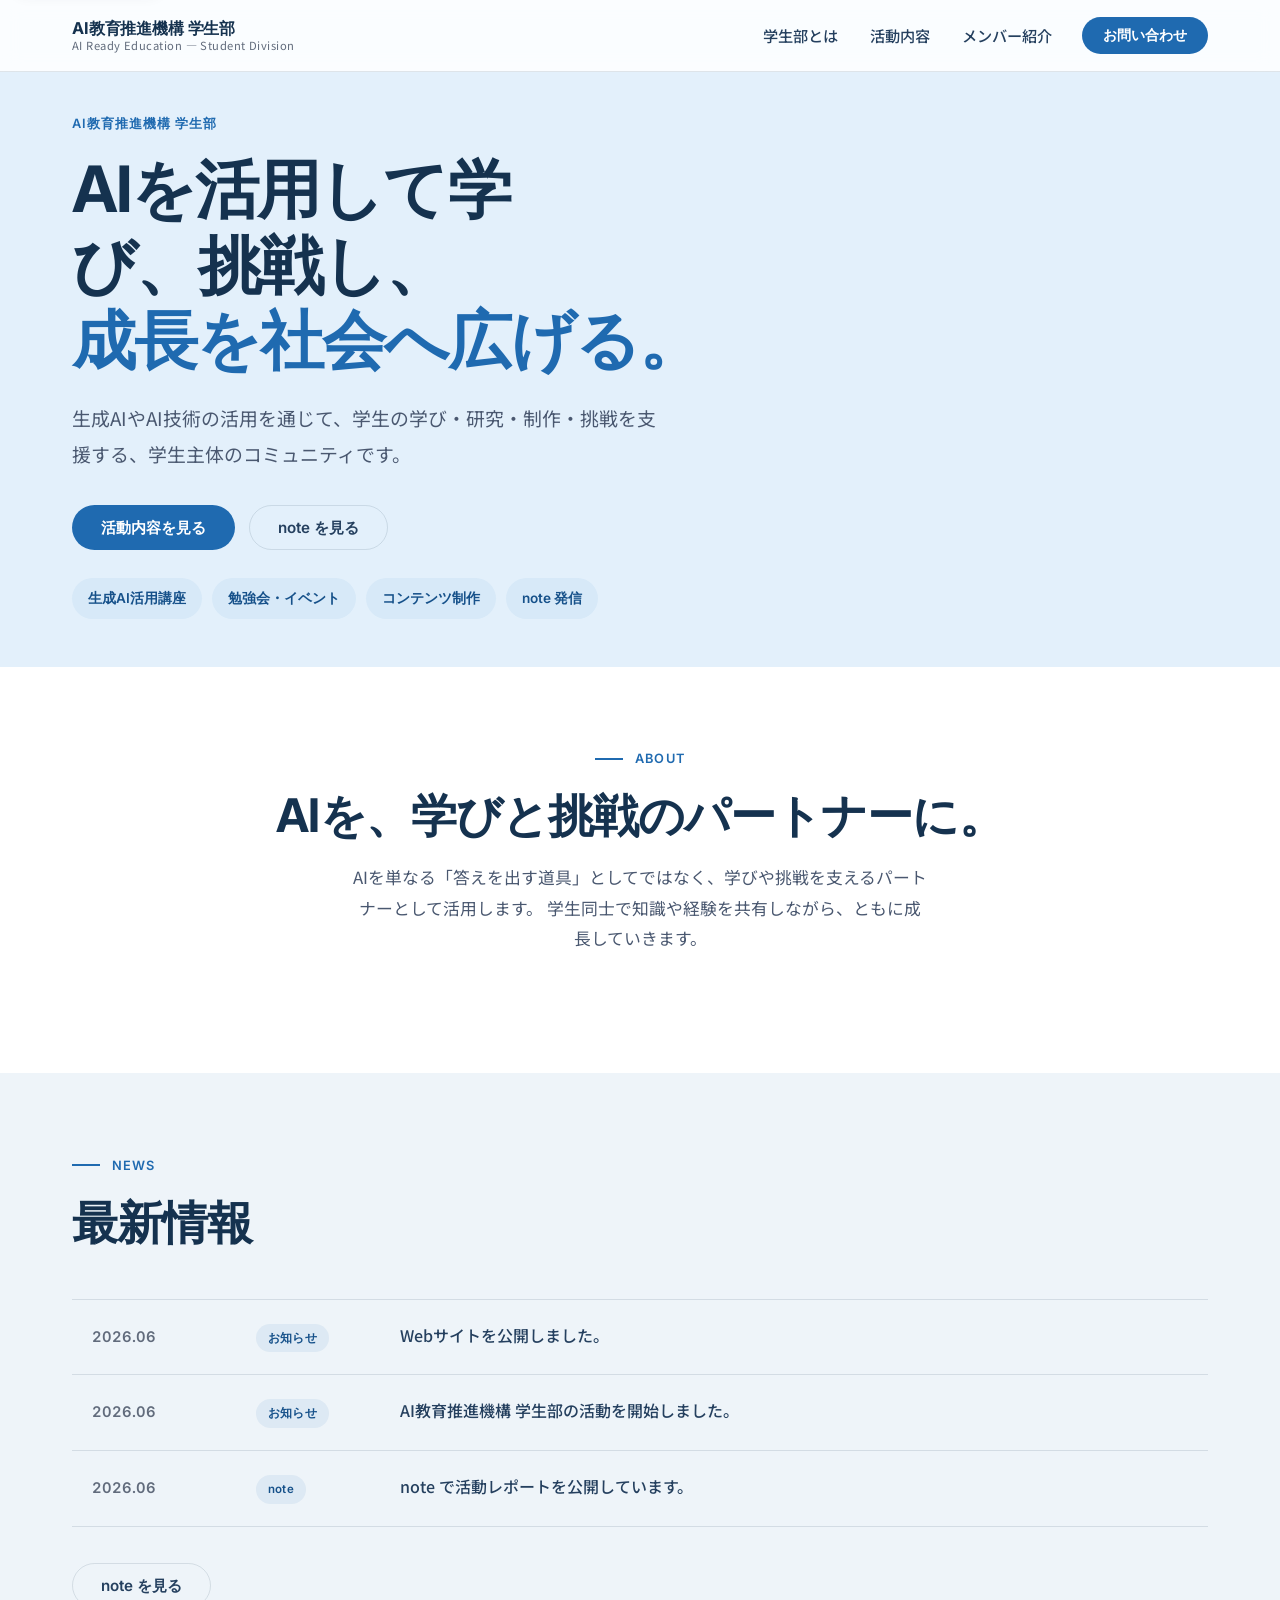
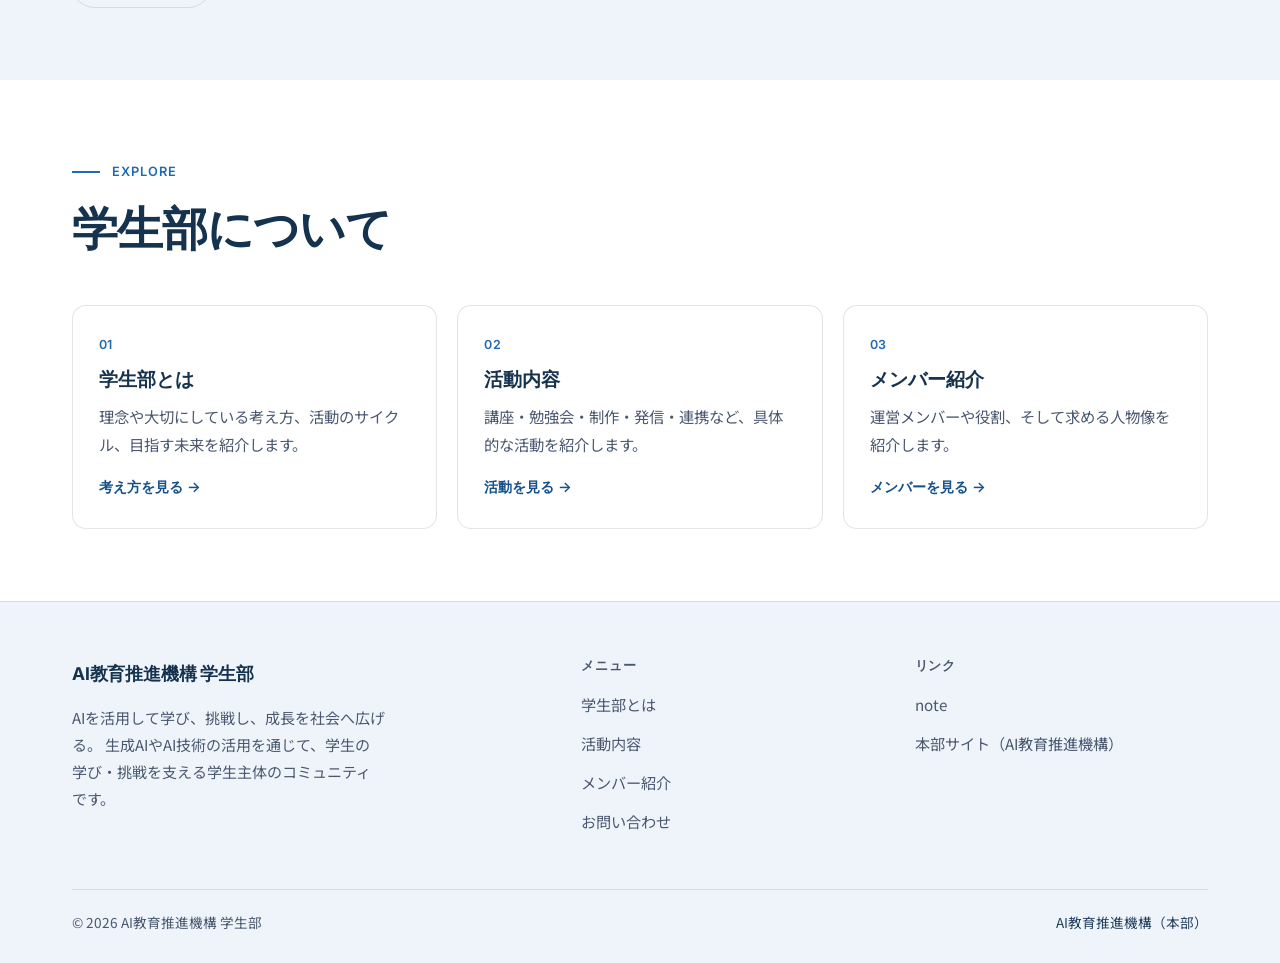
==== commit 77ebc5ec: "feat: トップとアクティビティの構成改善 トップ: - NEWS を EXPLORE の上に移動 - メニューカードのリンクを具体的な文言に変更（考え方を見る／活動を見る／メンバーを見る） - 末" ====
--- a/index.html
+++ b/index.html
@@ -114,38 +114,8 @@
       </div>
     </section>
 
-    <!-- 3つのメニュー -->
-    <section class="section section--alt" aria-labelledby="menu-title">
-      <div class="container">
-        <div class="section-header fade-in">
-          <p class="section-label">Explore</p>
-          <h2 class="section-title" id="menu-title">学生部について</h2>
-        </div>
-        <div class="grid grid-3">
-          <article class="card fade-in">
-            <p class="card-eyebrow">01</p>
-            <h3 class="card-title">学生部とは</h3>
-            <p class="card-body">理念や大切にしている考え方、活動のサイクル、目指す未来を紹介します。</p>
-            <div class="card-foot"><a class="card-link" href="about.html">詳しく見る →</a></div>
-          </article>
-          <article class="card fade-in">
-            <p class="card-eyebrow">02</p>
-            <h3 class="card-title">活動内容</h3>
-            <p class="card-body">講座・勉強会・制作・発信・連携など、具体的な活動を紹介します。</p>
-            <div class="card-foot"><a class="card-link" href="activities.html">詳しく見る →</a></div>
-          </article>
-          <article class="card fade-in">
-            <p class="card-eyebrow">03</p>
-            <h3 class="card-title">メンバー紹介</h3>
-            <p class="card-body">運営メンバーや役割、そして求める人物像を紹介します。</p>
-            <div class="card-foot"><a class="card-link" href="members.html">詳しく見る →</a></div>
-          </article>
-        </div>
-      </div>
-    </section>
-
     <!-- 最新情報 -->
-    <section class="section" aria-labelledby="news-title">
+    <section class="section section--alt" aria-labelledby="news-title">
       <div class="container">
         <div class="section-header fade-in">
           <p class="section-label">News</p>
@@ -175,22 +145,32 @@
       </div>
     </section>
 
-    <!-- CTA -->
-    <section class="section cta" aria-labelledby="cta-title">
-      <div class="container">
-        <div class="cta-inner">
-          <div class="fade-in">
-            <p class="eyebrow">Get in touch</p>
-            <h2 class="section-title" id="cta-title">ご連絡をお待ちしています</h2>
-            <p class="cta-lead">
-              ご参加を希望する学生の方、活動についてのご質問、外部の方からのご連絡を歓迎します。
-              小さなご相談でも構いません。
-            </p>
-          </div>
-          <div class="cta-actions fade-in">
-            <a class="btn btn-primary" href="contact.html">お問い合わせ</a>
-            <a class="btn btn-ghost" href="members.html">メンバー紹介を見る</a>
-          </div>
+    <!-- 3つのメニュー -->
+    <section class="section" aria-labelledby="menu-title">
+      <div class="container">
+        <div class="section-header fade-in">
+          <p class="section-label">Explore</p>
+          <h2 class="section-title" id="menu-title">学生部について</h2>
+        </div>
+        <div class="grid grid-3">
+          <article class="card fade-in">
+            <p class="card-eyebrow">01</p>
+            <h3 class="card-title">学生部とは</h3>
+            <p class="card-body">理念や大切にしている考え方、活動のサイクル、目指す未来を紹介します。</p>
+            <div class="card-foot"><a class="card-link" href="about.html">考え方を見る →</a></div>
+          </article>
+          <article class="card fade-in">
+            <p class="card-eyebrow">02</p>
+            <h3 class="card-title">活動内容</h3>
+            <p class="card-body">講座・勉強会・制作・発信・連携など、具体的な活動を紹介します。</p>
+            <div class="card-foot"><a class="card-link" href="activities.html">活動を見る →</a></div>
+          </article>
+          <article class="card fade-in">
+            <p class="card-eyebrow">03</p>
+            <h3 class="card-title">メンバー紹介</h3>
+            <p class="card-body">運営メンバーや役割、そして求める人物像を紹介します。</p>
+            <div class="card-foot"><a class="card-link" href="members.html">メンバーを見る →</a></div>
+          </article>
         </div>
       </div>
     </section>
--- a/css/style.css
+++ b/css/style.css
@@ -814,6 +814,67 @@
   color: var(--accent-dark);
 }
 .card-link:hover { color: var(--accent); }
+
+/* 記事カード（見出し画像つき・note記事一覧） */
+.article-card { padding: 0; display: flex; flex-direction: column; }
+.article-thumb {
+  aspect-ratio: 720 / 377;
+  background-color: var(--bg-secondary);
+  overflow: hidden;
+}
+.article-thumb img { width: 100%; height: 100%; object-fit: cover; display: block; }
+.article-body {
+  display: flex;
+  flex-direction: column;
+  flex: 1;
+  padding: 20px 22px 24px;
+}
+.article-cat {
+  align-self: flex-start;
+  font-family: var(--font-display);
+  font-size: 0.72rem;
+  font-weight: 600;
+  letter-spacing: 0.02em;
+  color: var(--accent-dark);
+  background-color: var(--accent-soft);
+  padding: 4px 12px;
+  border-radius: var(--radius-pill);
+  margin-bottom: 12px;
+}
+.article-title { font-size: 1.04rem; font-weight: 700; color: var(--ink); line-height: 1.5; }
+.article-desc { margin-top: 10px; font-size: 0.9rem; color: var(--text-secondary); line-height: 1.7; flex: 1; }
+.article-card .card-foot { margin-top: 16px; }
+
+/* note記事のジャンル見出し（ジャンルごとにグルーピング） */
+.article-group { margin-top: 56px; }
+.article-group:first-of-type { margin-top: 8px; }
+.article-group-title {
+  display: flex;
+  align-items: center;
+  gap: 14px;
+  font-size: 1.3rem;
+  font-weight: 700;
+  color: var(--ink);
+  margin-bottom: 26px;
+  padding-bottom: 14px;
+  border-bottom: 1px solid var(--border);
+}
+.article-group-title::before {
+  content: "";
+  flex: 0 0 auto;
+  width: 22px;
+  height: 3px;
+  border-radius: var(--radius-pill);
+  background-color: var(--accent);
+}
+.article-group-count {
+  font-family: var(--font-display);
+  font-size: 0.85rem;
+  font-weight: 600;
+  letter-spacing: 0.02em;
+  color: var(--text-muted);
+  font-variant-numeric: tabular-nums;
+}
 
 /* 大きめのステートメント（理念など） */
 .statement {
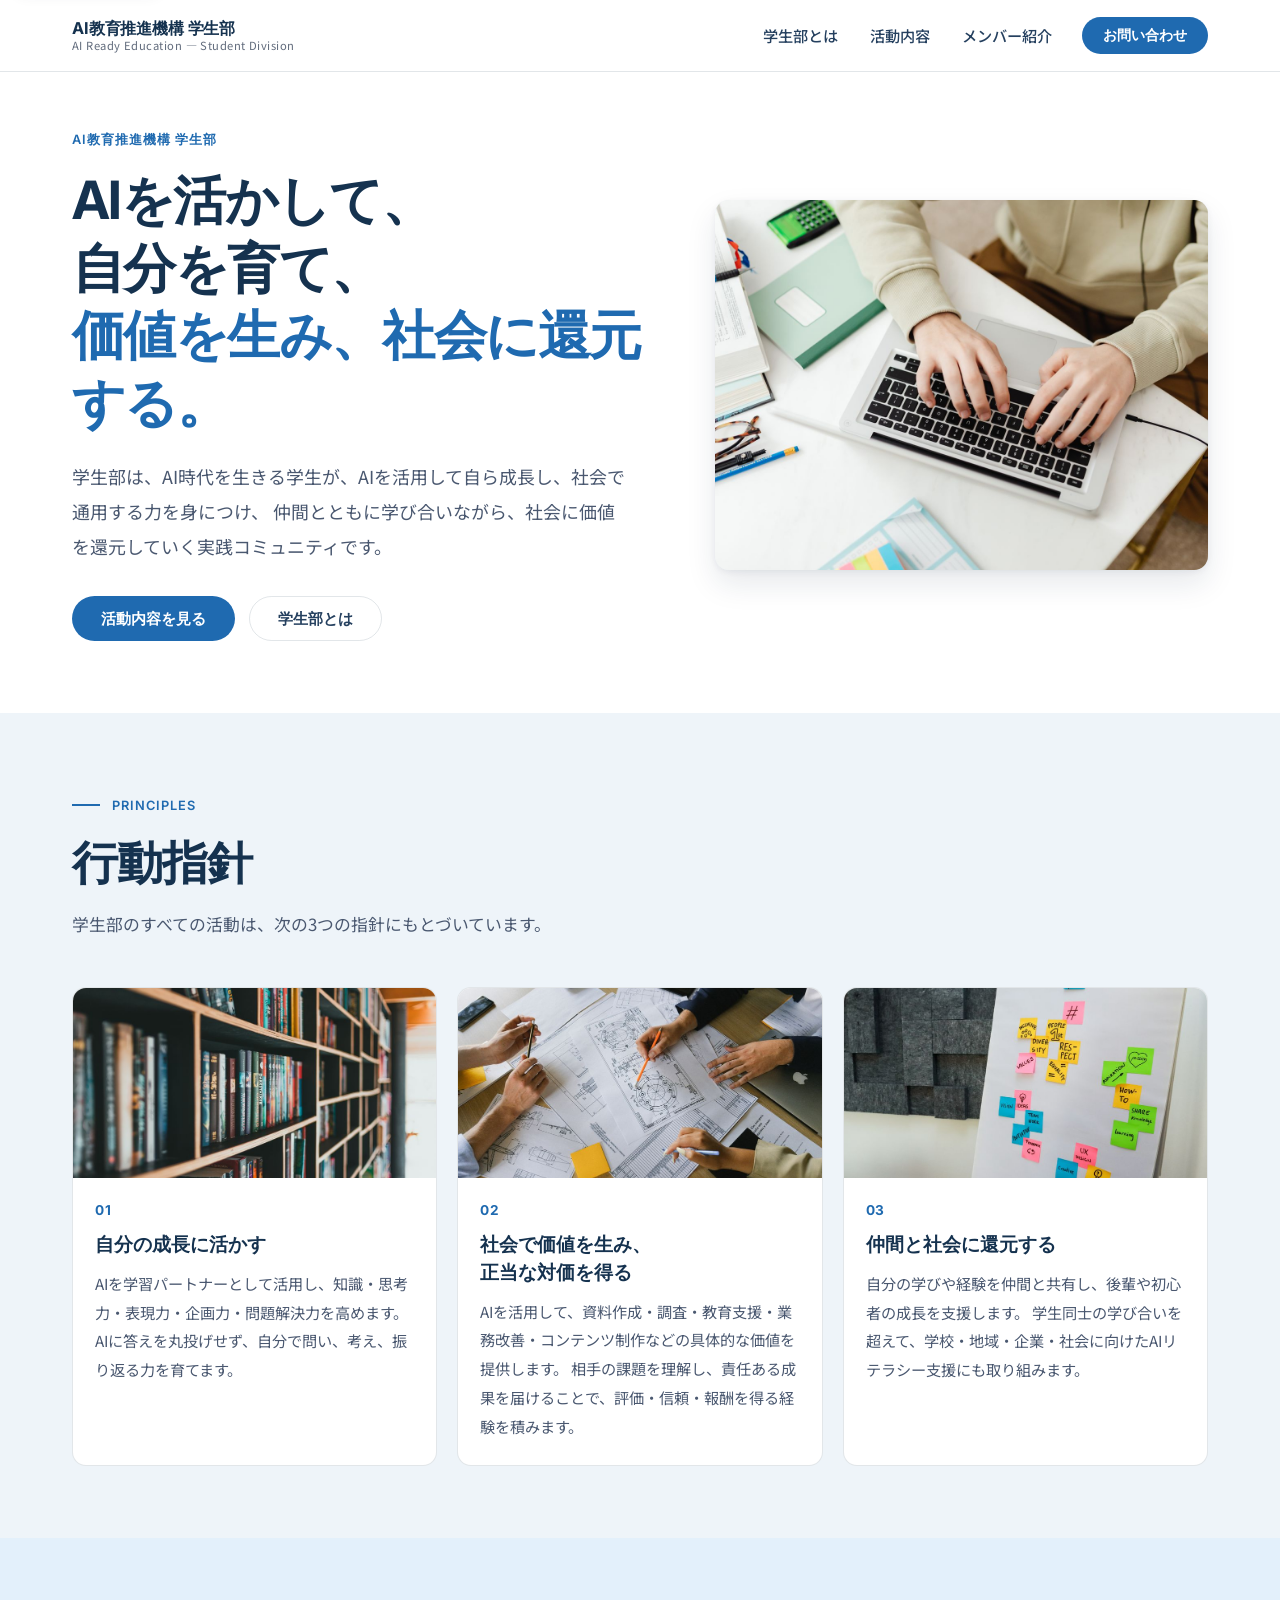
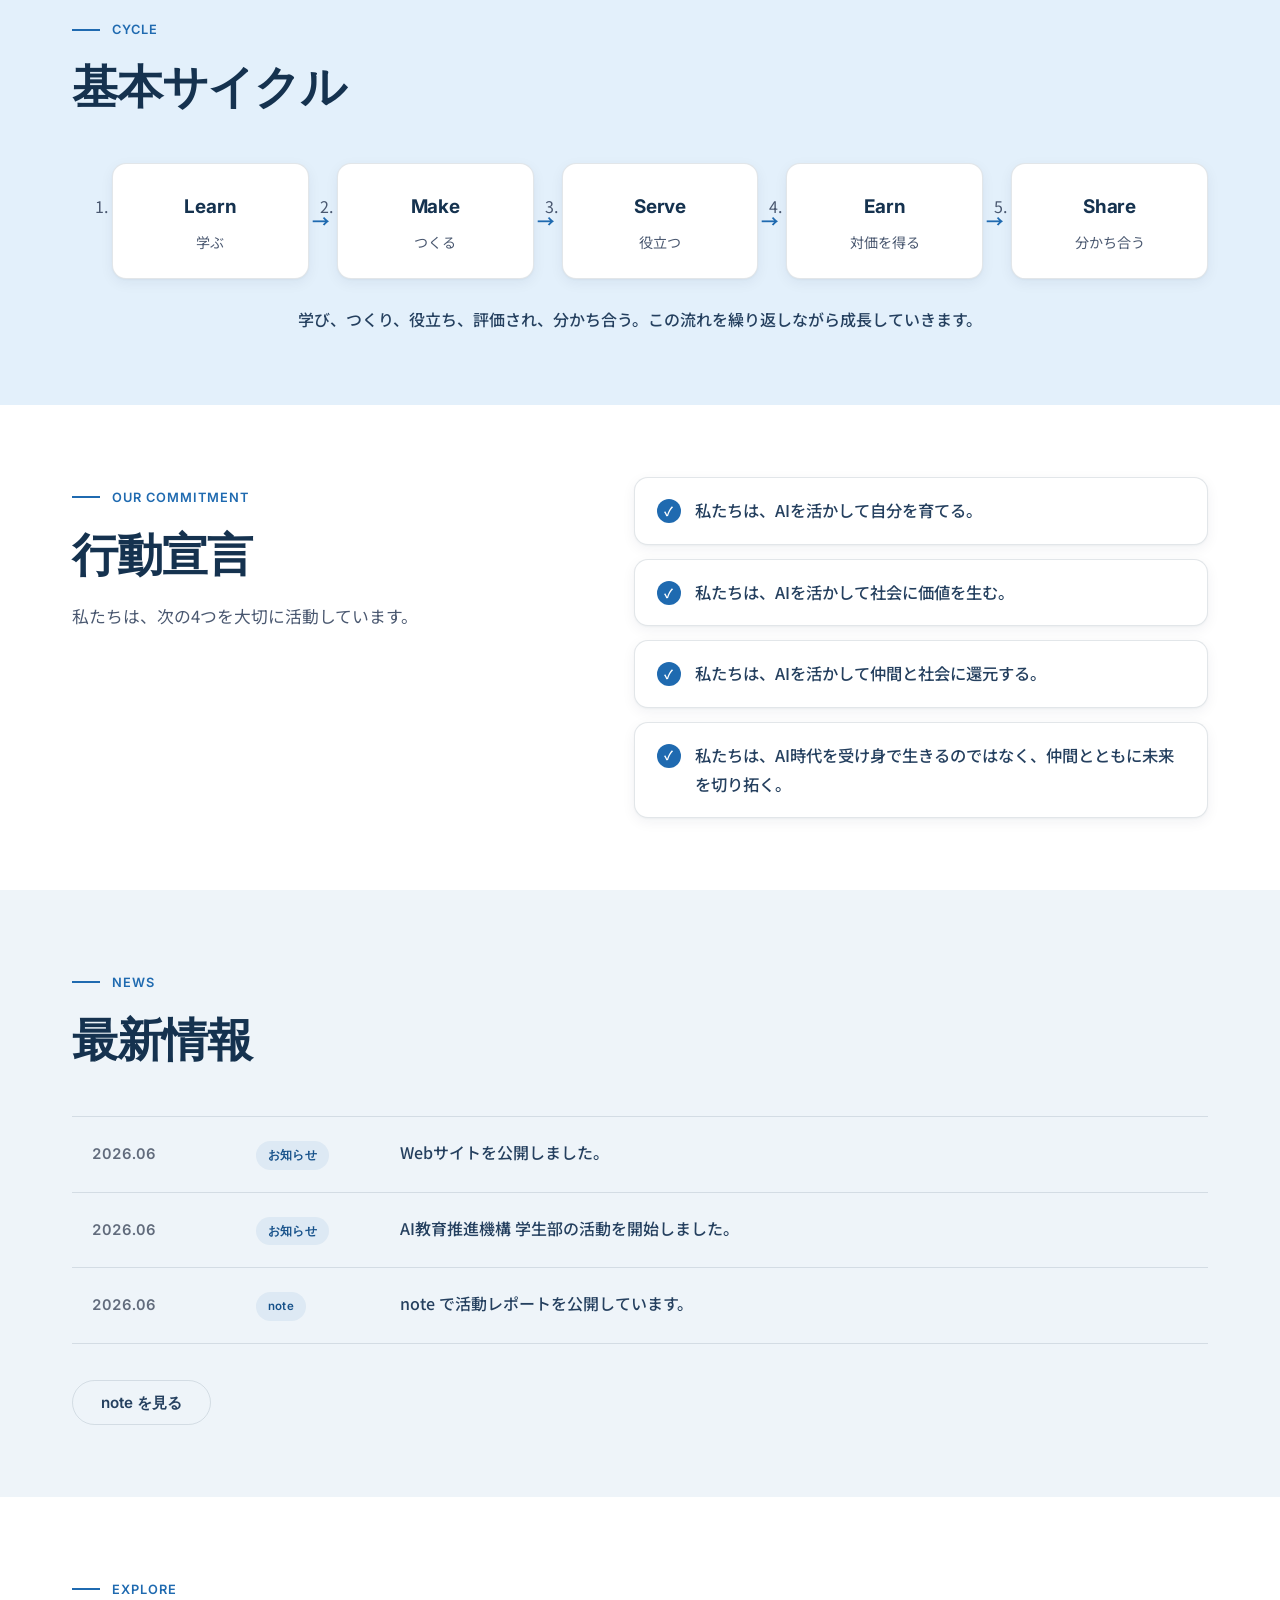
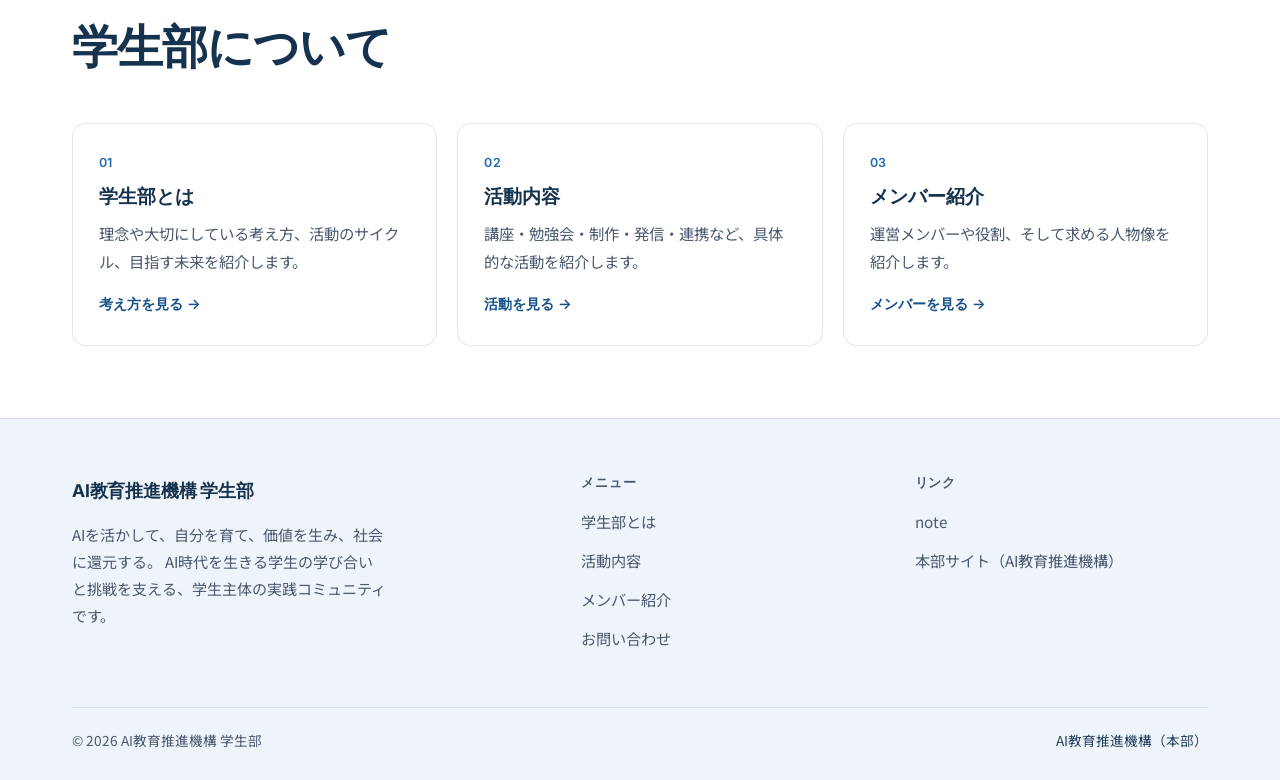
==== commit 993d4ac4: "redesign: 行動指針ベースでプロフェッショナルに刷新（写真導入） - ヒーローを白基調のスプリット型（左テキスト×右写真）に変更、タグチップ廃止 - トップに行動指針3本柱（写真カード）・基本" ====
--- a/index.html
+++ b/index.html
@@ -10,20 +10,20 @@
   <meta charset="UTF-8">
   <!-- Search Console 登録時に、取得した google-site-verification の meta タグをここに貼る -->
   <meta name="viewport" content="width=device-width, initial-scale=1.0">
-  <meta name="description" content="AI教育推進機構 学生部は、生成AIやAI技術の活用を通じて、学生の学び・研究・制作・挑戦を支える学生主体のコミュニティです。活動内容・理念・メンバー紹介はこちら。">
-  <title>AI教育推進機構 学生部 ｜ AIを活用して学び、挑戦し、成長を社会へ広げる</title>
+  <meta name="description" content="AI教育推進機構 学生部は、AI時代を生きる学生がAIを活用して自ら成長し、仲間と学び合いながら社会に価値を還元する実践コミュニティです。行動指針・活動内容・メンバー紹介はこちら。">
+  <title>AI教育推進機構 学生部 ｜ AIを活かして、自分を育て、価値を生み、社会に還元する</title>
   <link rel="canonical" href="https://shunta-tf.github.io/ai_ready_stu/">
 
   <meta property="og:type" content="website">
   <meta property="og:site_name" content="AI教育推進機構 学生部">
   <meta property="og:locale" content="ja_JP">
   <meta property="og:title" content="AI教育推進機構 学生部">
-  <meta property="og:description" content="AIを活用して学び、挑戦し、成長を社会へ広げる。学生の学び・挑戦を支える学生主体のコミュニティです。">
+  <meta property="og:description" content="AIを活かして、自分を育て、価値を生み、社会に還元する。AI時代を生きる学生の成長を支える、学生主体の実践コミュニティです。">
   <meta property="og:url" content="https://shunta-tf.github.io/ai_ready_stu/">
-  <meta property="og:image" content="https://shunta-tf.github.io/ai_ready_stu/images/hero/ogp.jpg"><!-- 暫定: 1200x630 のOGP画像を images/hero/ogp.jpg に配置 -->
+  <meta property="og:image" content="https://shunta-tf.github.io/ai_ready_stu/images/hero/ogp.jpg">
   <meta name="twitter:card" content="summary_large_image">
   <meta name="twitter:title" content="AI教育推進機構 学生部">
-  <meta name="twitter:description" content="AIを活用して学び、挑戦し、成長を社会へ広げる学生主体のコミュニティ。">
+  <meta name="twitter:description" content="AIを活かして、自分を育て、価値を生み、社会に還元する。学生主体の実践コミュニティ。">
   <meta name="twitter:image" content="https://shunta-tf.github.io/ai_ready_stu/images/hero/ogp.jpg">
 
   <link rel="preconnect" href="https://fonts.googleapis.com">
@@ -39,7 +39,7 @@
     "name": "AI教育推進機構 学生部",
     "url": "https://shunta-tf.github.io/ai_ready_stu/",
     "logo": "https://shunta-tf.github.io/ai_ready_stu/images/logo.png",
-    "description": "生成AIやAI技術の活用を通じて、学生の学び・研究・制作・挑戦を支える学生主体のコミュニティ。",
+    "description": "AI時代を生きる学生が、AIを活用して自ら成長し、仲間と学び合いながら社会に価値を還元する学生主体の実践コミュニティ。",
     "parentOrganization": {
       "@type": "Organization",
       "name": "AI教育推進機構",
@@ -77,40 +77,107 @@
 
   <main id="main">
 
-    <!-- ヒーロー（メインメッセージ + 短い紹介） -->
+    <!-- ヒーロー（メインメッセージ + 写真） -->
     <section class="hero" aria-label="イントロダクション">
       <div class="container">
-        <div class="hero-content">
-          <p class="eyebrow">AI教育推進機構 学生部</p>
-          <h1 class="hero-title">AIを活用して学び、挑戦し、<br><span class="accent-line">成長を社会へ広げる。</span></h1>
-          <p class="hero-lead">
-            生成AIやAI技術の活用を通じて、学生の学び・研究・制作・挑戦を支援する、学生主体のコミュニティです。
-          </p>
-          <div class="hero-actions">
-            <a class="btn btn-primary" href="activities.html">活動内容を見る</a>
-            <a class="btn btn-ghost" href="https://note.com/ai_re_stu" target="_blank" rel="noopener">note を見る</a>
+        <div class="hero-grid">
+          <div class="hero-content">
+            <p class="eyebrow">AI教育推進機構 学生部</p>
+            <h1 class="hero-title">AIを活かして、自分を育て、<br><span class="accent-line">価値を生み、社会に還元する。</span></h1>
+            <p class="hero-lead">
+              学生部は、AI時代を生きる学生が、AIを活用して自ら成長し、社会で通用する力を身につけ、
+              仲間とともに学び合いながら、社会に価値を還元していく実践コミュニティです。
+            </p>
+            <div class="hero-actions">
+              <a class="btn btn-primary" href="activities.html">活動内容を見る</a>
+              <a class="btn btn-ghost" href="about.html">学生部とは</a>
+            </div>
           </div>
-          <div class="hero-tags" aria-hidden="true">
-            <span class="hero-tag">生成AI活用講座</span>
-            <span class="hero-tag">勉強会・イベント</span>
-            <span class="hero-tag">コンテンツ制作</span>
-            <span class="hero-tag">note 発信</span>
+          <div class="hero-photo">
+            <img src="images/photos/hero-study.jpg" alt="" width="1200" height="900" fetchpriority="high">
           </div>
         </div>
       </div>
     </section>
 
-    <!-- 紹介文 -->
-    <section class="section" aria-labelledby="intro-title">
-      <div class="container">
-        <div class="section-header section-header--center fade-in">
-          <p class="section-label">About</p>
-          <h2 class="section-title" id="intro-title">AIを、学びと挑戦のパートナーに。</h2>
-          <p class="section-lead" style="margin-left:auto;margin-right:auto;">
-            AIを単なる「答えを出す道具」としてではなく、学びや挑戦を支えるパートナーとして活用します。
-            学生同士で知識や経験を共有しながら、ともに成長していきます。
-          </p>
-        </div>
+    <!-- 行動指針（3つの柱） -->
+    <section class="section section--alt" aria-labelledby="principles-title">
+      <div class="container">
+        <div class="section-header fade-in">
+          <p class="section-label">Principles</p>
+          <h2 class="section-title" id="principles-title">行動指針</h2>
+          <p class="section-lead">学生部のすべての活動は、次の3つの指針にもとづいています。</p>
+        </div>
+        <div class="grid grid-3">
+          <article class="card pillar-card fade-in">
+            <div class="article-thumb"><img src="images/photos/pillar-learn.jpg" alt="" loading="lazy" width="900" height="675"></div>
+            <div class="article-body">
+              <p class="pillar-num">01</p>
+              <h3 class="pillar-title">自分の成長に活かす</h3>
+              <p class="pillar-body">
+                AIを学習パートナーとして活用し、知識・思考力・表現力・企画力・問題解決力を高めます。
+                AIに答えを丸投げせず、自分で問い、考え、振り返る力を育てます。
+              </p>
+            </div>
+          </article>
+          <article class="card pillar-card fade-in">
+            <div class="article-thumb"><img src="images/photos/pillar-create.jpg" alt="" loading="lazy" width="900" height="675"></div>
+            <div class="article-body">
+              <p class="pillar-num">02</p>
+              <h3 class="pillar-title">社会で価値を生み、正当な対価を得る</h3>
+              <p class="pillar-body">
+                AIを活用して、資料作成・調査・教育支援・業務改善・コンテンツ制作などの具体的な価値を提供します。
+                相手の課題を理解し、責任ある成果を届けることで、評価・信頼・報酬を得る経験を積みます。
+              </p>
+            </div>
+          </article>
+          <article class="card pillar-card fade-in">
+            <div class="article-thumb"><img src="images/photos/pillar-share.jpg" alt="" loading="lazy" width="900" height="675"></div>
+            <div class="article-body">
+              <p class="pillar-num">03</p>
+              <h3 class="pillar-title">仲間と社会に還元する</h3>
+              <p class="pillar-body">
+                自分の学びや経験を仲間と共有し、後輩や初心者の成長を支援します。
+                学生同士の学び合いを超えて、学校・地域・企業・社会に向けたAIリテラシー支援にも取り組みます。
+              </p>
+            </div>
+          </article>
+        </div>
+      </div>
+    </section>
+
+    <!-- 基本サイクル -->
+    <section class="section section--sky" aria-labelledby="cycle-title">
+      <div class="container">
+        <div class="section-header fade-in">
+          <p class="section-label">Cycle</p>
+          <h2 class="section-title" id="cycle-title">基本サイクル</h2>
+        </div>
+        <ol class="cycle-flow fade-in">
+          <li class="cycle-step"><p class="cycle-en">Learn</p><p class="cycle-ja">学ぶ</p></li>
+          <li class="cycle-step"><p class="cycle-en">Make</p><p class="cycle-ja">つくる</p></li>
+          <li class="cycle-step"><p class="cycle-en">Serve</p><p class="cycle-ja">役立つ</p></li>
+          <li class="cycle-step"><p class="cycle-en">Earn</p><p class="cycle-ja">対価を得る</p></li>
+          <li class="cycle-step"><p class="cycle-en">Share</p><p class="cycle-ja">分かち合う</p></li>
+        </ol>
+        <p class="cycle-caption fade-in">学び、つくり、役立ち、評価され、分かち合う。この流れを繰り返しながら成長していきます。</p>
+      </div>
+    </section>
+
+    <!-- 行動宣言 -->
+    <section class="section" aria-labelledby="declaration-title">
+      <div class="container statement-wrap">
+        <div class="fade-in">
+          <p class="section-label">Our commitment</p>
+          <h2 class="section-title" id="declaration-title">行動宣言</h2>
+          <p class="section-lead">私たちは、次の4つを大切に活動しています。</p>
+        </div>
+        <ul class="declaration-list fade-in">
+          <li class="declaration-item">私たちは、AIを活かして自分を育てる。</li>
+          <li class="declaration-item">私たちは、AIを活かして社会に価値を生む。</li>
+          <li class="declaration-item">私たちは、AIを活かして仲間と社会に還元する。</li>
+          <li class="declaration-item">私たちは、AI時代を受け身で生きるのではなく、仲間とともに未来を切り拓く。</li>
+        </ul>
       </div>
     </section>
 
@@ -183,8 +250,8 @@
         <div class="footer-col footer-brand">
           <span class="brand-name">AI教育推進機構 学生部</span>
           <p class="footer-tagline">
-            AIを活用して学び、挑戦し、成長を社会へ広げる。
-            生成AIやAI技術の活用を通じて、学生の学び・挑戦を支える学生主体のコミュニティです。
+            AIを活かして、自分を育て、価値を生み、社会に還元する。
+            AI時代を生きる学生の学び合いと挑戦を支える、学生主体の実践コミュニティです。
           </p>
         </div>
         <div class="footer-col">
--- a/css/style.css
+++ b/css/style.css
@@ -354,53 +354,39 @@
 .nav-toggle[aria-expanded="true"] span:nth-child(3) { transform: translateY(-8px) rotate(-45deg); }
 
 /* ---------------------------------------------------------------------
-   6. ヒーロー（スライドショー + 暗オーバーレイ）
+   6. ヒーロー（左テキスト × 右写真のスプリット型）
    --------------------------------------------------------------------- */
 .hero {
   position: relative;
-  min-height: 74vh;
-  min-height: 74dvh;          /* モバイルのアドレスバー変動に追従 */
-  display: flex;
+  background-color: var(--bg-primary);
+  color: var(--text-primary);
+  overflow: hidden;
+}
+.hero .container { position: relative; z-index: var(--z-content); }
+.hero-grid {
+  display: grid;
+  grid-template-columns: 1.08fr 0.92fr;
+  gap: clamp(32px, 5vw, 64px);
   align-items: center;
-  background-color: var(--sky); /* 明るい水色のヒーロー（ポップ） */
-  color: var(--text-primary);
-  overflow: hidden;
-}
-.hero-slideshow {
-  position: absolute;
-  inset: 0;
-  z-index: var(--z-base);
-}
-.hero-slide {
-  position: absolute;
-  inset: 0;
-  background-size: cover;
-  background-position: center;
-  opacity: 0;
-  transition: opacity 1200ms var(--ease);
-}
-.hero-slide.is-active { opacity: 1; }
-/* 明るいヒーローでは暗オーバーレイは使わない（画像配置時のみ復活させる） */
-.hero-overlay { display: none; }
-.hero .container { position: relative; z-index: var(--z-content); }
-
-.hero-content { max-width: 760px; padding: calc(var(--header-height) + 40px) 0 48px; }
+  padding: calc(var(--header-height) + 56px) 0 72px;
+}
+.hero-content { max-width: 640px; }
 .hero .eyebrow { color: var(--accent); }
 .hero-title {
   margin-top: 16px;
-  font-size: clamp(2.4rem, 6vw, 4rem);
+  font-size: clamp(2.1rem, 4.6vw, 3.3rem);
   font-weight: 700;
   letter-spacing: -0.03em;
-  line-height: 1.18;
+  line-height: 1.28;
   color: var(--ink);
 }
 .hero-title .accent-line { color: var(--accent); }
 .hero-lead {
   margin-top: 22px;
-  font-size: clamp(1rem, 1.6vw, 1.18rem);
+  font-size: clamp(1rem, 1.5vw, 1.12rem);
   line-height: 1.95;
   color: var(--text-secondary);
-  max-width: 60ch;
+  max-width: 56ch;
 }
 .hero-actions {
   margin-top: 32px;
@@ -408,22 +394,24 @@
   flex-wrap: wrap;
   gap: 14px;
 }
-/* 活動を表す丸い水色タグ（ポップな一目わかる要素） */
-.hero-tags {
-  margin-top: 28px;
-  display: flex;
-  flex-wrap: wrap;
-  gap: 10px;
-}
-.hero-tag {
-  font-family: var(--font-display);
-  font-size: 0.85rem;
-  font-weight: 600;
-  color: var(--accent-dark);
-  background-color: var(--sky-tag);
-  padding: 8px 16px;
-  border-radius: var(--radius-pill);
-}
+.hero-photo {
+  aspect-ratio: 4 / 3;
+  border-radius: var(--radius);
+  overflow: hidden;
+  box-shadow: var(--shadow-hover);
+  background-color: var(--bg-secondary);
+}
+.hero-photo img { width: 100%; height: 100%; object-fit: cover; display: block; }
+
+/* 写真の共通フレーム（角丸 + 影） */
+.photo-frame {
+  border-radius: var(--radius);
+  overflow: hidden;
+  box-shadow: var(--shadow-hover);
+  background-color: var(--bg-secondary);
+}
+.photo-frame img { width: 100%; height: 100%; object-fit: cover; display: block; }
+.photo-frame--tall { aspect-ratio: 4 / 5; }
 
 /* ---------------------------------------------------------------------
    7. 実績ハイライト（フラットカード + 実施中/構想中ステータス）
@@ -876,6 +864,118 @@
   font-variant-numeric: tabular-nums;
 }
 
+/* ---------------------------------------------------------------------
+   行動指針（写真つき3本柱カード）
+   .article-card とは別クラスにする（モバイルの :has(.article-card) 2列化を受けないため）
+   --------------------------------------------------------------------- */
+.pillar-card { padding: 0; display: flex; flex-direction: column; }
+.pillar-num {
+  font-family: var(--font-display);
+  font-size: 0.85rem;
+  font-weight: 700;
+  letter-spacing: 0.06em;
+  color: var(--accent);
+  margin-bottom: 8px;
+}
+.pillar-title {
+  font-size: 1.16rem;
+  font-weight: 700;
+  color: var(--ink);
+  line-height: 1.5;
+}
+.pillar-body {
+  margin-top: 10px;
+  font-size: 0.95rem;
+  line-height: 1.9;
+  color: var(--text-secondary);
+  flex: 1;
+}
+
+/* ---------------------------------------------------------------------
+   基本サイクル（Learn → Make → Serve → Earn → Share）
+   --------------------------------------------------------------------- */
+.section--sky { background-color: var(--sky); }
+.cycle-flow {
+  display: grid;
+  grid-template-columns: repeat(5, 1fr);
+  gap: 28px;
+}
+.cycle-step {
+  position: relative;
+  background-color: var(--bg-card);
+  border: 1px solid var(--border);
+  border-radius: var(--radius);
+  padding: 26px 16px 22px;
+  text-align: center;
+  box-shadow: var(--shadow);
+}
+.cycle-step:not(:last-child)::after {
+  content: "→";
+  position: absolute;
+  right: -22px;
+  top: 50%;
+  transform: translateY(-50%);
+  color: var(--accent);
+  font-weight: 700;
+  font-size: 1.1rem;
+}
+.cycle-en {
+  font-family: var(--font-display);
+  font-size: 1.18rem;
+  font-weight: 700;
+  letter-spacing: -0.01em;
+  color: var(--ink);
+}
+.cycle-ja {
+  margin-top: 6px;
+  font-size: 0.88rem;
+  color: var(--text-secondary);
+}
+.cycle-caption {
+  margin-top: 26px;
+  text-align: center;
+  font-size: 1rem;
+  color: var(--text-primary);
+  font-weight: 500;
+}
+
+/* ---------------------------------------------------------------------
+   行動宣言（チェック付きの宣言リスト）
+   --------------------------------------------------------------------- */
+.declaration-list {
+  display: grid;
+  gap: 14px;
+}
+.declaration-item {
+  display: flex;
+  gap: 14px;
+  align-items: flex-start;
+  background-color: var(--bg-card);
+  border: 1px solid var(--border);
+  border-radius: var(--radius);
+  padding: 18px 22px;
+  font-size: 1.02rem;
+  font-weight: 500;
+  line-height: 1.8;
+  color: var(--text-primary);
+  box-shadow: var(--shadow);
+}
+.declaration-item::before {
+  content: "✓";
+  flex: 0 0 auto;
+  width: 24px;
+  height: 24px;
+  display: inline-flex;
+  align-items: center;
+  justify-content: center;
+  border-radius: 50%;
+  background-color: var(--accent);
+  color: var(--on-dark);
+  font-size: 0.78rem;
+  font-weight: 700;
+  margin-top: 3px;
+}
+
 /* 大きめのステートメント（理念など） */
 .statement {
   font-family: var(--font-display);
@@ -911,8 +1011,11 @@
 }
 .member-card .member-photo img { width: 100%; height: 100%; object-fit: cover; }
 .member-name { margin-top: 16px; font-size: 1.1rem; font-weight: 700; color: var(--ink); }
-.member-role { margin-top: 4px; font-size: 0.85rem; font-weight: 600; color: var(--accent-dark); }
+.member-name .member-name-en { display: block; margin-top: 2px; font-family: var(--font-display); font-size: 0.8rem; font-weight: 600; letter-spacing: 0.02em; color: var(--text-muted); }
+.member-role { margin-top: 6px; font-size: 0.85rem; font-weight: 600; color: var(--accent-dark); }
+.member-affil { margin-top: 8px; font-size: 0.8rem; color: var(--text-muted); line-height: 1.65; }
 .member-bio { margin-top: 10px; font-size: 0.92rem; color: var(--text-secondary); }
+.member-card .card-foot { margin-top: 14px; }
 
 /* 連絡先などの定義リスト */
 .detail-list { display: grid; gap: 4px; margin-top: 12px; }
@@ -1014,6 +1117,11 @@
   .grid-3 { grid-template-columns: repeat(2, 1fr); }
   .grid-4 { grid-template-columns: repeat(2, 1fr); }
   .statement-wrap { grid-template-columns: 1fr; gap: 24px; }
+  .hero-grid {
+    grid-template-columns: 1fr;
+    gap: 36px;
+    padding: calc(var(--header-height) + 40px) 0 56px;
+  }
 }
 
 @media (max-width: 768px) {
@@ -1022,6 +1130,16 @@
   /* fixed ヘッダーは横の safe-area（横向きノッチ）を尊重 */
   .header-inner {
     padding: 0 max(20px, env(safe-area-inset-right)) 0 max(20px, env(safe-area-inset-left));
+  }
+
+  /* モバイルでは backdrop-filter を無効化し、ヘッダーを完全な不透明にする。
+     backdrop-filter / filter / transform を持つ要素は子孫の position:fixed の
+     「包含ブロック」になるため、ドロワー(.nav)がヘッダー高さ(72px)に閉じ込められ、
+     メニューの背景が出ず透けて見える不具合を防ぐ。 */
+  .site-header {
+    background-color: var(--bg-primary);
+    -webkit-backdrop-filter: none;
+    backdrop-filter: none;
   }
 
   /* モバイルナビ：右からスライドするパネル */
@@ -1066,6 +1184,12 @@
 
   .partner-grid { grid-template-columns: 1fr; }
   .grid-2, .grid-3, .grid-4 { grid-template-columns: 1fr; }
+  /* 記事(ブログ)カードはスマホでも2列を維持する（メンバーカードは1列）。
+     :has() 非対応の古い端末では自動的に上の1列にフォールバックする。 */
+  .grid:has(.article-card) {
+    grid-template-columns: 1fr 1fr;
+    gap: 14px;
+  }
   .checklist { grid-template-columns: 1fr; }
   .footer-grid { grid-template-columns: 1fr 1fr; gap: 28px; }
   .footer-brand { grid-column: 1 / -1; }
@@ -1076,6 +1200,17 @@
     padding: 18px 14px;
   }
   .news-cat { margin: 2px 0; }
+
+  /* 基本サイクルは縦積みにし、矢印を下向きへ */
+  .cycle-flow { grid-template-columns: 1fr; gap: 30px; }
+  .cycle-step:not(:last-child)::after {
+    content: "↓";
+    right: auto;
+    left: 50%;
+    top: auto;
+    bottom: -26px;
+    transform: translateX(-50%);
+  }
 }
 
 @media (max-width: 480px) {
@@ -1083,7 +1218,6 @@
   body { font-size: 15px; }
   .highlight-grid { grid-template-columns: 1fr; }
   .footer-grid { grid-template-columns: 1fr; }
-  .hero { min-height: 88vh; min-height: 88dvh; }
   .hero-actions .btn { width: 100%; }
 }
 
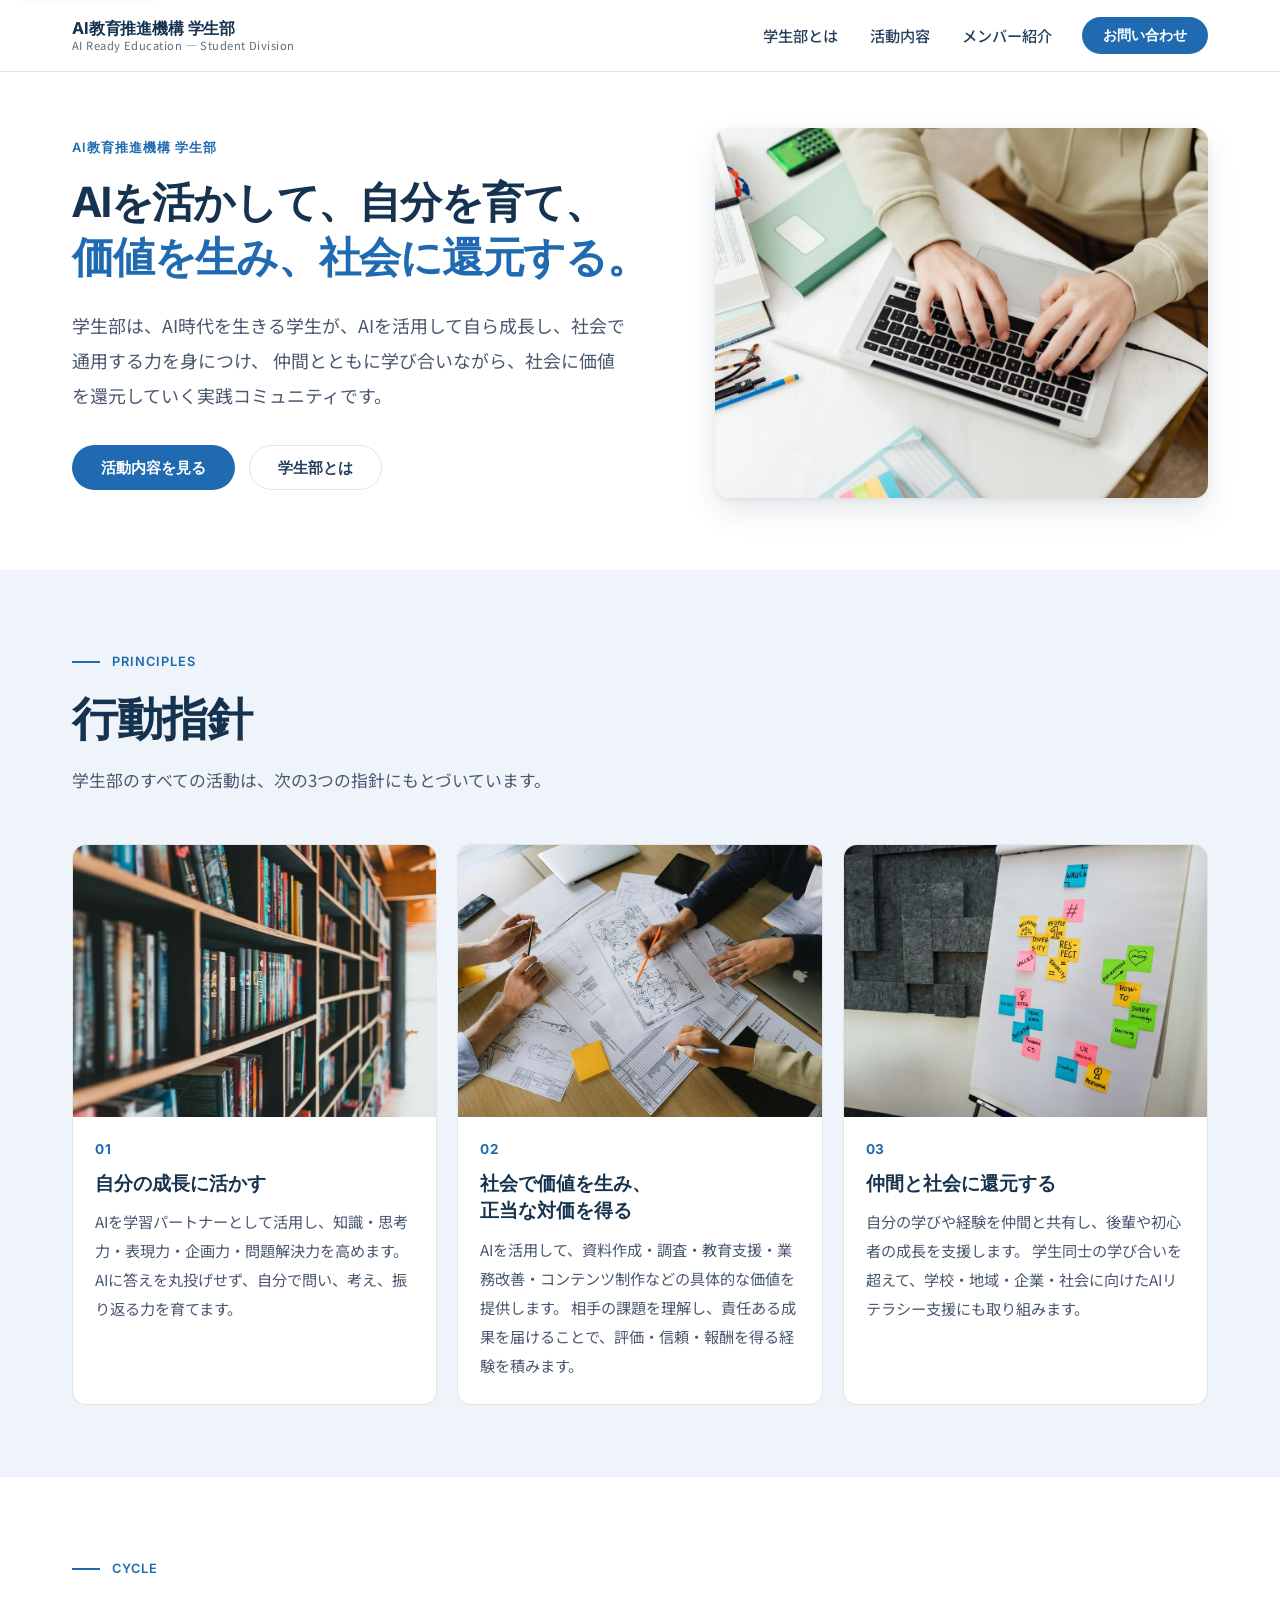
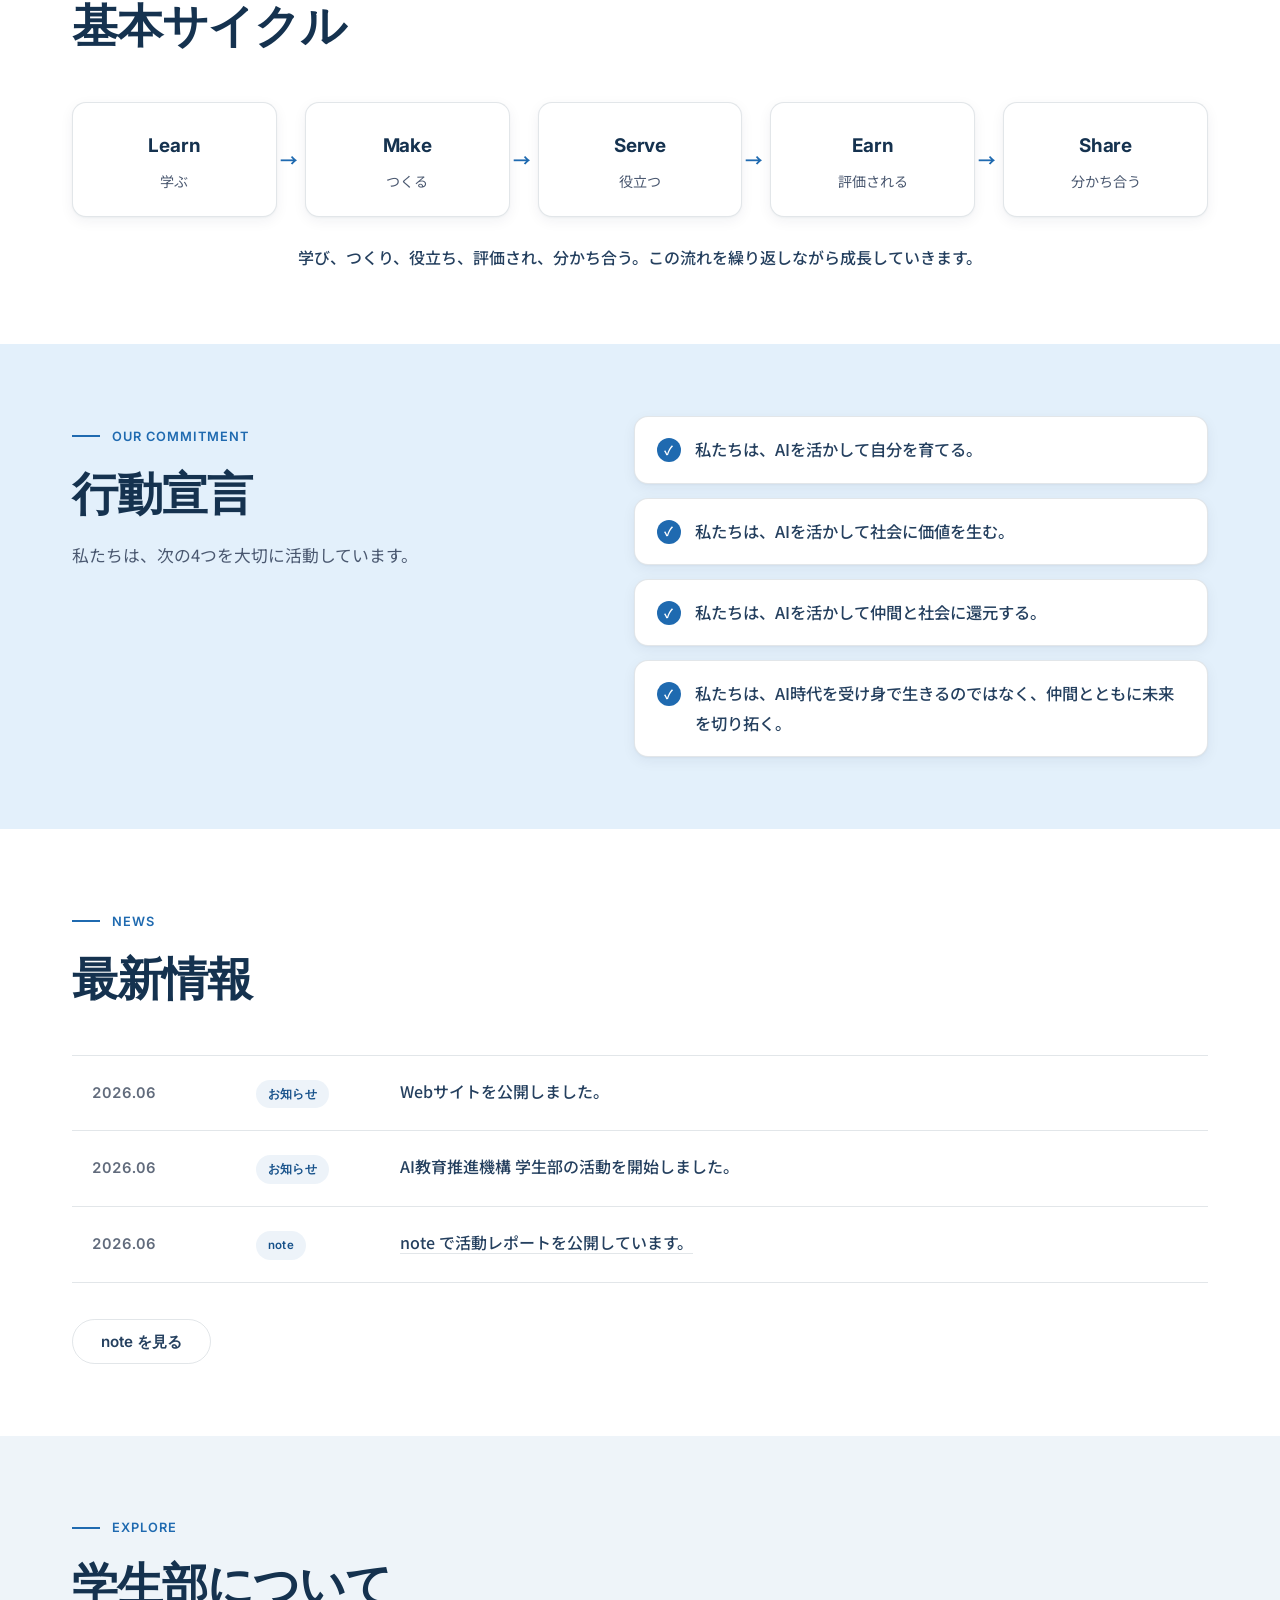
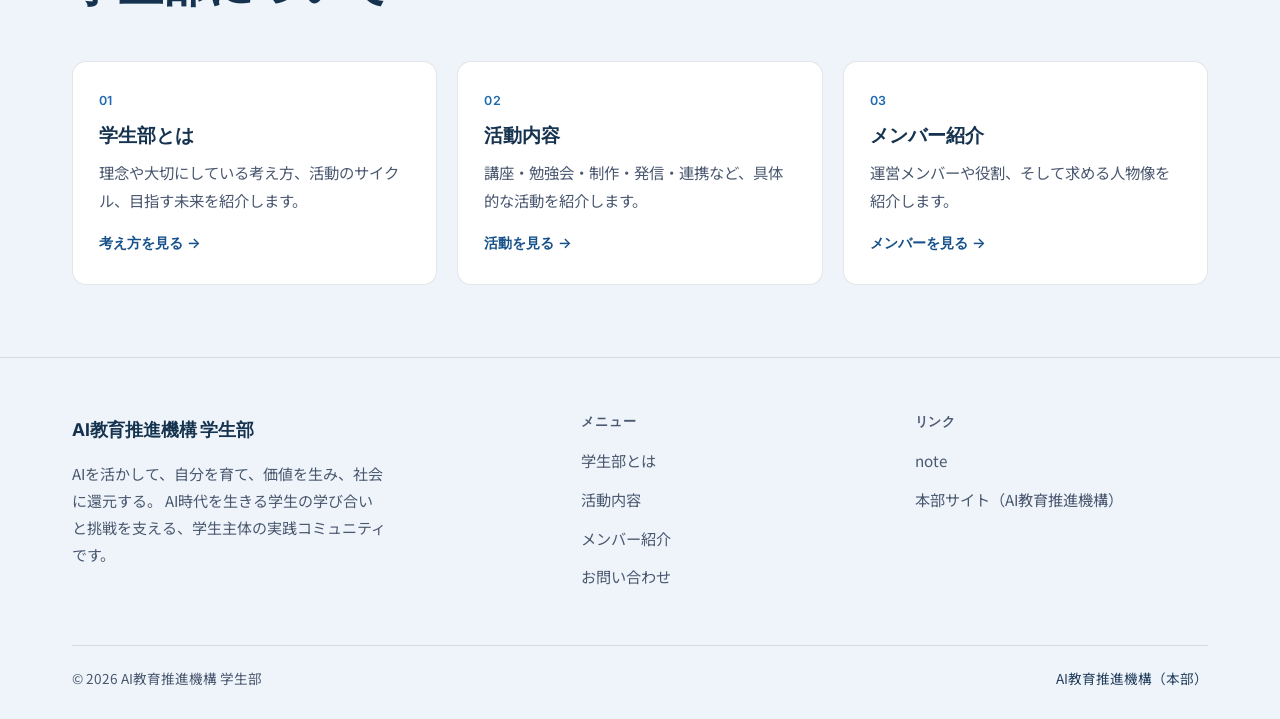
==== commit a133b799: "fix: レビュー指摘の一括修正（背景リズム・写真クロップ・コピー・a11y・残骸） - 背景リズム再構成: 薄青系の連続を解消し白/有彩を交互に   (index: 白→薄青→白→水色→白→薄青 /" ====
--- a/index.html
+++ b/index.html
@@ -93,7 +93,7 @@
               <a class="btn btn-ghost" href="about.html">学生部とは</a>
             </div>
           </div>
-          <div class="hero-photo">
+          <div class="photo-frame hero-photo">
             <img src="images/photos/hero-study.jpg" alt="" width="1200" height="900" fetchpriority="high">
           </div>
         </div>
@@ -110,7 +110,7 @@
         </div>
         <div class="grid grid-3">
           <article class="card pillar-card fade-in">
-            <div class="article-thumb"><img src="images/photos/pillar-learn.jpg" alt="" loading="lazy" width="900" height="675"></div>
+            <div class="pillar-thumb"><img src="images/photos/pillar-learn.jpg" alt="" loading="lazy" width="900" height="675"></div>
             <div class="article-body">
               <p class="pillar-num">01</p>
               <h3 class="pillar-title">自分の成長に活かす</h3>
@@ -121,7 +121,7 @@
             </div>
           </article>
           <article class="card pillar-card fade-in">
-            <div class="article-thumb"><img src="images/photos/pillar-create.jpg" alt="" loading="lazy" width="900" height="675"></div>
+            <div class="pillar-thumb"><img src="images/photos/pillar-create.jpg" alt="" loading="lazy" width="900" height="675"></div>
             <div class="article-body">
               <p class="pillar-num">02</p>
               <h3 class="pillar-title">社会で価値を生み、正当な対価を得る</h3>
@@ -132,7 +132,7 @@
             </div>
           </article>
           <article class="card pillar-card fade-in">
-            <div class="article-thumb"><img src="images/photos/pillar-share.jpg" alt="" loading="lazy" width="900" height="675"></div>
+            <div class="pillar-thumb"><img src="images/photos/pillar-share.jpg" alt="" loading="lazy" width="900" height="675"></div>
             <div class="article-body">
               <p class="pillar-num">03</p>
               <h3 class="pillar-title">仲間と社会に還元する</h3>
@@ -147,17 +147,17 @@
     </section>
 
     <!-- 基本サイクル -->
-    <section class="section section--sky" aria-labelledby="cycle-title">
+    <section class="section" aria-labelledby="cycle-title">
       <div class="container">
         <div class="section-header fade-in">
           <p class="section-label">Cycle</p>
           <h2 class="section-title" id="cycle-title">基本サイクル</h2>
         </div>
-        <ol class="cycle-flow fade-in">
+        <ol class="cycle-flow fade-in" role="list">
           <li class="cycle-step"><p class="cycle-en">Learn</p><p class="cycle-ja">学ぶ</p></li>
           <li class="cycle-step"><p class="cycle-en">Make</p><p class="cycle-ja">つくる</p></li>
           <li class="cycle-step"><p class="cycle-en">Serve</p><p class="cycle-ja">役立つ</p></li>
-          <li class="cycle-step"><p class="cycle-en">Earn</p><p class="cycle-ja">対価を得る</p></li>
+          <li class="cycle-step"><p class="cycle-en">Earn</p><p class="cycle-ja">評価される</p></li>
           <li class="cycle-step"><p class="cycle-en">Share</p><p class="cycle-ja">分かち合う</p></li>
         </ol>
         <p class="cycle-caption fade-in">学び、つくり、役立ち、評価され、分かち合う。この流れを繰り返しながら成長していきます。</p>
@@ -165,14 +165,14 @@
     </section>
 
     <!-- 行動宣言 -->
-    <section class="section" aria-labelledby="declaration-title">
+    <section class="section section--sky" aria-labelledby="declaration-title">
       <div class="container statement-wrap">
         <div class="fade-in">
           <p class="section-label">Our commitment</p>
           <h2 class="section-title" id="declaration-title">行動宣言</h2>
           <p class="section-lead">私たちは、次の4つを大切に活動しています。</p>
         </div>
-        <ul class="declaration-list fade-in">
+        <ul class="declaration-list fade-in" role="list">
           <li class="declaration-item">私たちは、AIを活かして自分を育てる。</li>
           <li class="declaration-item">私たちは、AIを活かして社会に価値を生む。</li>
           <li class="declaration-item">私たちは、AIを活かして仲間と社会に還元する。</li>
@@ -182,14 +182,14 @@
     </section>
 
     <!-- 最新情報 -->
-    <section class="section section--alt" aria-labelledby="news-title">
+    <section class="section" aria-labelledby="news-title">
       <div class="container">
         <div class="section-header fade-in">
           <p class="section-label">News</p>
           <h2 class="section-title" id="news-title">最新情報</h2>
         </div>
         <!-- 暫定の仮データ。確定した活動から新しい順に追記する。 -->
-        <ul class="news-list fade-in">
+        <ul class="news-list fade-in" role="list">
           <li class="news-item">
             <time class="news-date" datetime="2026-06-16">2026.06</time>
             <span class="news-cat">お知らせ</span>
@@ -213,7 +213,7 @@
     </section>
 
     <!-- 3つのメニュー -->
-    <section class="section" aria-labelledby="menu-title">
+    <section class="section section--alt" aria-labelledby="menu-title">
       <div class="container">
         <div class="section-header fade-in">
           <p class="section-label">Explore</p>
--- a/css/style.css
+++ b/css/style.css
@@ -1,9 +1,10 @@
 /* =====================================================================
    AI教育推進機構 学生部 公式サイト  共通スタイル
    - 純 CSS のみ。色・余白・角丸は :root の変数経由でのみ使用する。
-   - 統一モチーフ: 「コーラルのラインがホバーで出現」。
-   - 禁止事項(CLAUDE.md §7): ピル角丸 / グラデ背景 / 常時表示の装飾線 /
-     強い影 / 派手なhover拡大 / 多色化。アクセントはコーラル一色のみ。
+   - 統一モチーフ: 「ブルーのラインがホバーで出現」。
+   - 禁止事項(CLAUDE.md): グラデ背景 / ブロブ / グロー / 強い影 /
+     派手なhover拡大 / 多色化。アクセントはブルー一色（#1f6ab0）のみ。
+     角丸は大きめ・ピル型OK（ボタン・バッジ）。
    ===================================================================== */
 
 /* ---------------------------------------------------------------------
@@ -32,15 +33,11 @@
   --shadow-hover:  0 2px 6px rgba(15,40,65,0.06), 0 14px 30px rgba(15,40,65,0.10);
 
   /* 補助トークン（直値の手打ちを避けるための追加変数） */
-  --overlay:        rgba(13,30,50,0.60);  /* ヒーロー暗オーバーレイ（フラット・濃紺） */
   --header-bg:      rgba(255,255,255,0.85);
-  --sky:            #e3f0fb;  /* 明るい水色（ヒーロー/CTAの背景・ポップ） */
+  --sky:            #e3f0fb;  /* 明るい水色（アクセント帯・CTAの背景） */
   --sky-tag:        #d7e9f8;  /* 水色チップ */
-  /* 暗い面（ヒーロー/CTA）上のテキスト・罫線。白も直値にせずトークン化 */
+  /* 有彩色面上の白テキスト。白も直値にせずトークン化 */
   --on-dark:        #ffffff;
-  --on-dark-strong: rgba(255,255,255,0.90);
-  --on-dark-mute:   rgba(255,255,255,0.72);
-  --on-dark-border: rgba(255,255,255,0.50);
   --font-display:  "Inter", system-ui, sans-serif;
   --font-body:     "Noto Sans JP", system-ui, sans-serif;
   --ease:          cubic-bezier(0.22, 0.61, 0.36, 1);
@@ -151,7 +148,7 @@
   text-align: center;
 }
 
-/* 英語ラベル + 短いコーラル線。常時だが「カード上の装飾線」ではなくラベル付随線 */
+/* 英語ラベル + 短いブルー線。常時だが「カード上の装飾線」ではなくラベル付随線 */
 .section-label {
   display: inline-flex;
   align-items: center;
@@ -374,11 +371,13 @@
 .hero .eyebrow { color: var(--accent); }
 .hero-title {
   margin-top: 16px;
-  font-size: clamp(2.1rem, 4.6vw, 3.3rem);
+  /* 長いスローガン（14文字句）が1文字だけ折り返さないよう控えめなサイズ + balance */
+  font-size: clamp(2rem, 3.4vw, 2.6rem);
   font-weight: 700;
   letter-spacing: -0.03em;
-  line-height: 1.28;
+  line-height: 1.34;
   color: var(--ink);
+  text-wrap: balance;
 }
 .hero-title .accent-line { color: var(--accent); }
 .hero-lead {
@@ -394,16 +393,7 @@
   flex-wrap: wrap;
   gap: 14px;
 }
-.hero-photo {
-  aspect-ratio: 4 / 3;
-  border-radius: var(--radius);
-  overflow: hidden;
-  box-shadow: var(--shadow-hover);
-  background-color: var(--bg-secondary);
-}
-.hero-photo img { width: 100%; height: 100%; object-fit: cover; display: block; }
-
-/* 写真の共通フレーム（角丸 + 影） */
+/* 写真の共通フレーム（角丸 + 影）。比率は修飾クラスで指定する */
 .photo-frame {
   border-radius: var(--radius);
   overflow: hidden;
@@ -412,6 +402,7 @@
 }
 .photo-frame img { width: 100%; height: 100%; object-fit: cover; display: block; }
 .photo-frame--tall { aspect-ratio: 4 / 5; }
+.hero-photo { aspect-ratio: 4 / 3; }  /* photo-frame と併用する（重複定義を持たない） */
 
 /* ---------------------------------------------------------------------
    7. 実績ハイライト（フラットカード + 実施中/構想中ステータス）
@@ -432,7 +423,7 @@
               box-shadow var(--t-base) var(--ease),
               border-color var(--t-base) var(--ease);
 }
-/* ホバーで上部にコーラル線が出現（常時表示ではない） */
+/* ホバーで上部にブルー線が出現（常時表示ではない） */
 .highlight-card::before {
   content: "";
   position: absolute;
@@ -555,7 +546,7 @@
 }
 
 /* ---------------------------------------------------------------------
-   9. News（新しい順リスト・左コーラル縦線がホバー出現）
+   9. News（新しい順リスト・左ブルー縦線がホバー出現）
    --------------------------------------------------------------------- */
 .news-list { border-top: 1px solid var(--border); }
 .news-item {
@@ -605,6 +596,13 @@
   color: var(--text-primary);
   line-height: 1.7;
 }
+/* リンクの項目は下線で非リンクと区別できるようにする（色以外の手掛かり・WCAG 1.4.1） */
+a.news-title {
+  text-decoration: underline;
+  text-underline-offset: 4px;
+  text-decoration-color: var(--border);
+}
+a.news-title:hover { text-decoration-color: var(--accent); }
 .news-item:hover .news-title { color: var(--accent-dark); }
 
 .news-more { margin-top: 36px; }
@@ -741,7 +739,7 @@
   font-variant-numeric: tabular-nums;
 }
 
-/* 汎用カード（ホバーで上部コーラル線 + 控えめなリフト） */
+/* 汎用カード（ホバーで上部ブルー線 + 控えめなリフト） */
 .card {
   position: relative;
   background-color: var(--bg-card);
@@ -869,6 +867,13 @@
    .article-card とは別クラスにする（モバイルの :has(.article-card) 2列化を受けないため）
    --------------------------------------------------------------------- */
 .pillar-card { padding: 0; display: flex; flex-direction: column; }
+/* 行動指針カード専用サムネ。写真の実比率(4:3)に合わせ、note記事用(.article-thumb 1.91:1)と分離する */
+.pillar-thumb {
+  aspect-ratio: 4 / 3;
+  background-color: var(--bg-secondary);
+  overflow: hidden;
+}
+.pillar-thumb img { width: 100%; height: 100%; object-fit: cover; display: block; }
 .pillar-num {
   font-family: var(--font-display);
   font-size: 0.85rem;
@@ -899,6 +904,9 @@
   display: grid;
   grid-template-columns: repeat(5, 1fr);
   gap: 28px;
+  list-style: none;
+  padding: 0;
+  margin: 0;
 }
 .cycle-step {
   position: relative;
@@ -911,6 +919,7 @@
 }
 .cycle-step:not(:last-child)::after {
   content: "→";
+  content: "→" / "";  /* 装飾矢印はスクリーンリーダーに読ませない（対応環境のみ） */
   position: absolute;
   right: -22px;
   top: 50%;
@@ -945,6 +954,9 @@
 .declaration-list {
   display: grid;
   gap: 14px;
+  list-style: none;
+  padding: 0;
+  margin: 0;
 }
 .declaration-item {
   display: flex;
@@ -962,13 +974,14 @@
 }
 .declaration-item::before {
   content: "✓";
+  content: "✓" / "";  /* 装飾チェックはスクリーンリーダーに読ませない（対応環境のみ） */
   flex: 0 0 auto;
   width: 24px;
   height: 24px;
   display: inline-flex;
   align-items: center;
   justify-content: center;
-  border-radius: 50%;
+  border-radius: var(--radius-pill);
   background-color: var(--accent);
   color: var(--on-dark);
   font-size: 0.78rem;
@@ -984,6 +997,7 @@
   line-height: 1.5;
   letter-spacing: -0.01em;
   color: var(--ink);
+  text-wrap: balance;
   max-width: 22ch;
 }
 .statement-wrap { display: grid; grid-template-columns: 1fr 1.1fr; gap: 40px; align-items: start; }
@@ -1205,6 +1219,7 @@
   .cycle-flow { grid-template-columns: 1fr; gap: 30px; }
   .cycle-step:not(:last-child)::after {
     content: "↓";
+    content: "↓" / "";
     right: auto;
     left: 50%;
     top: auto;
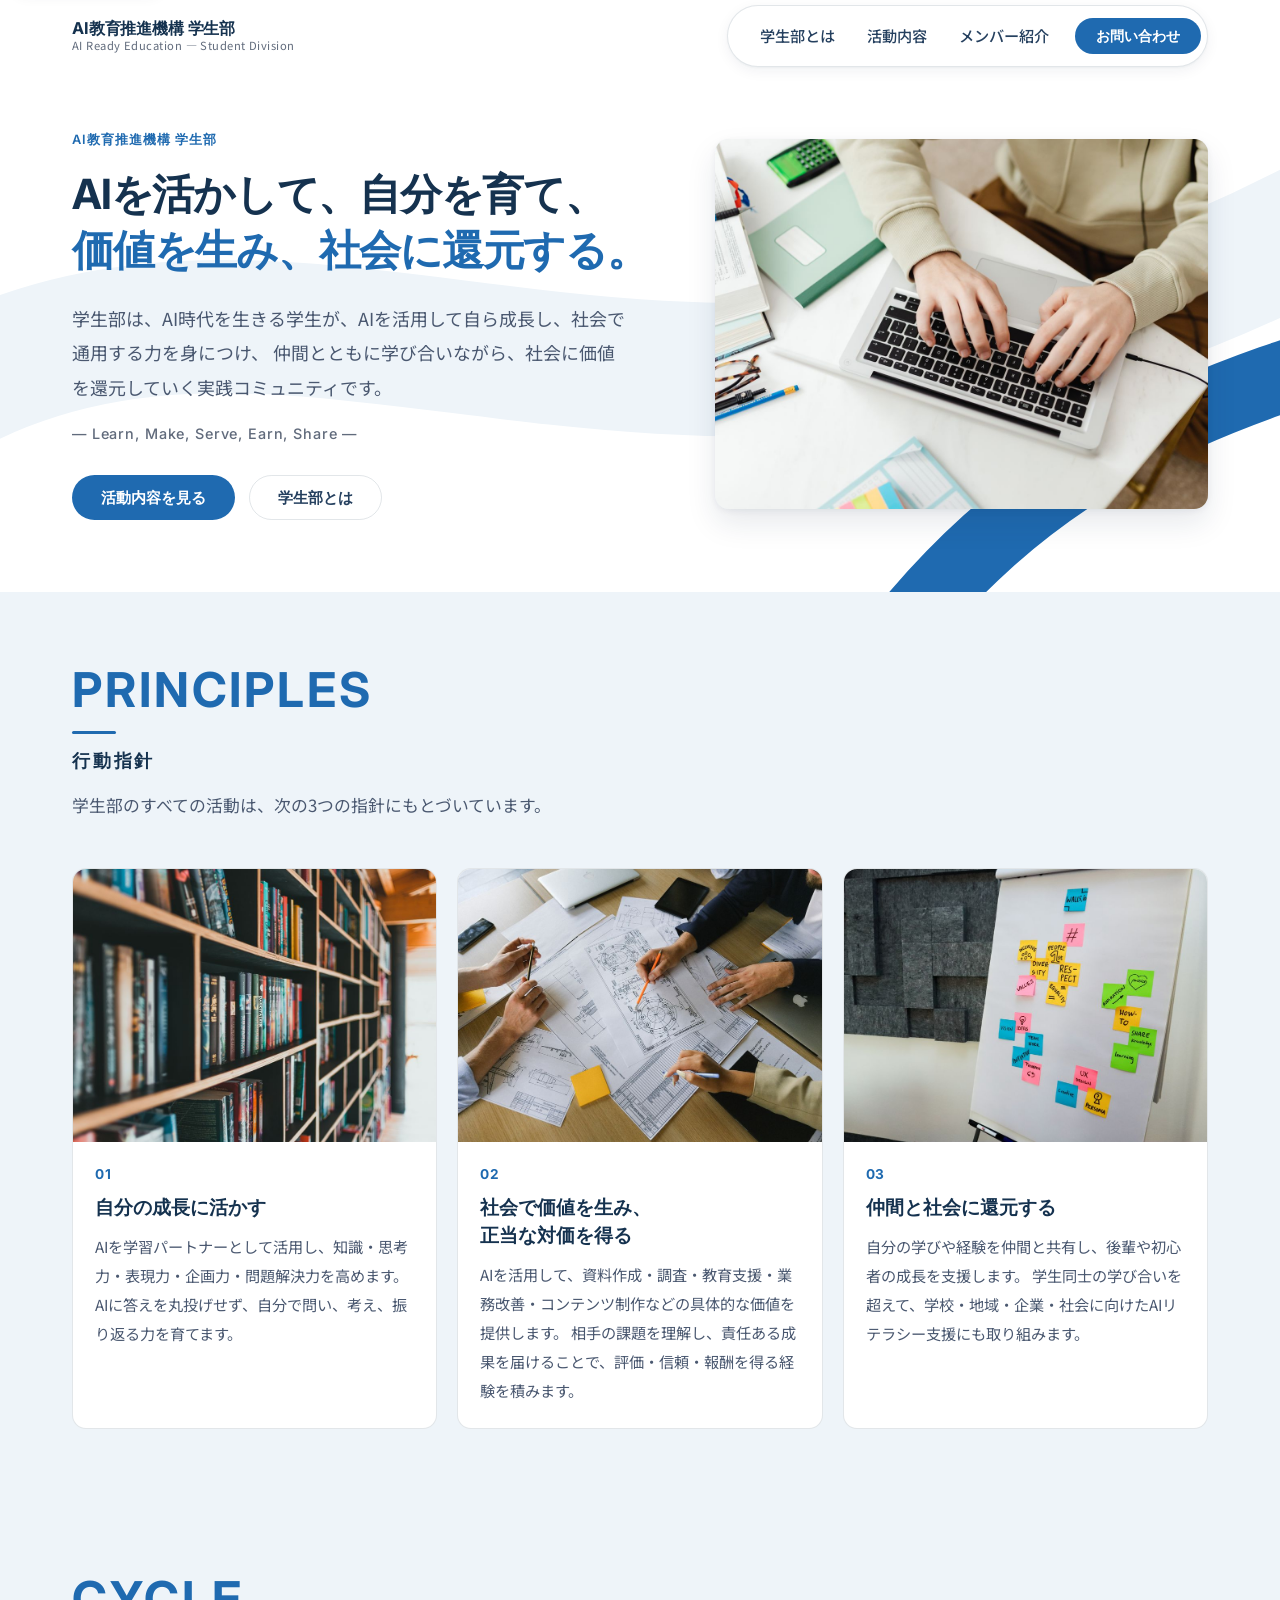
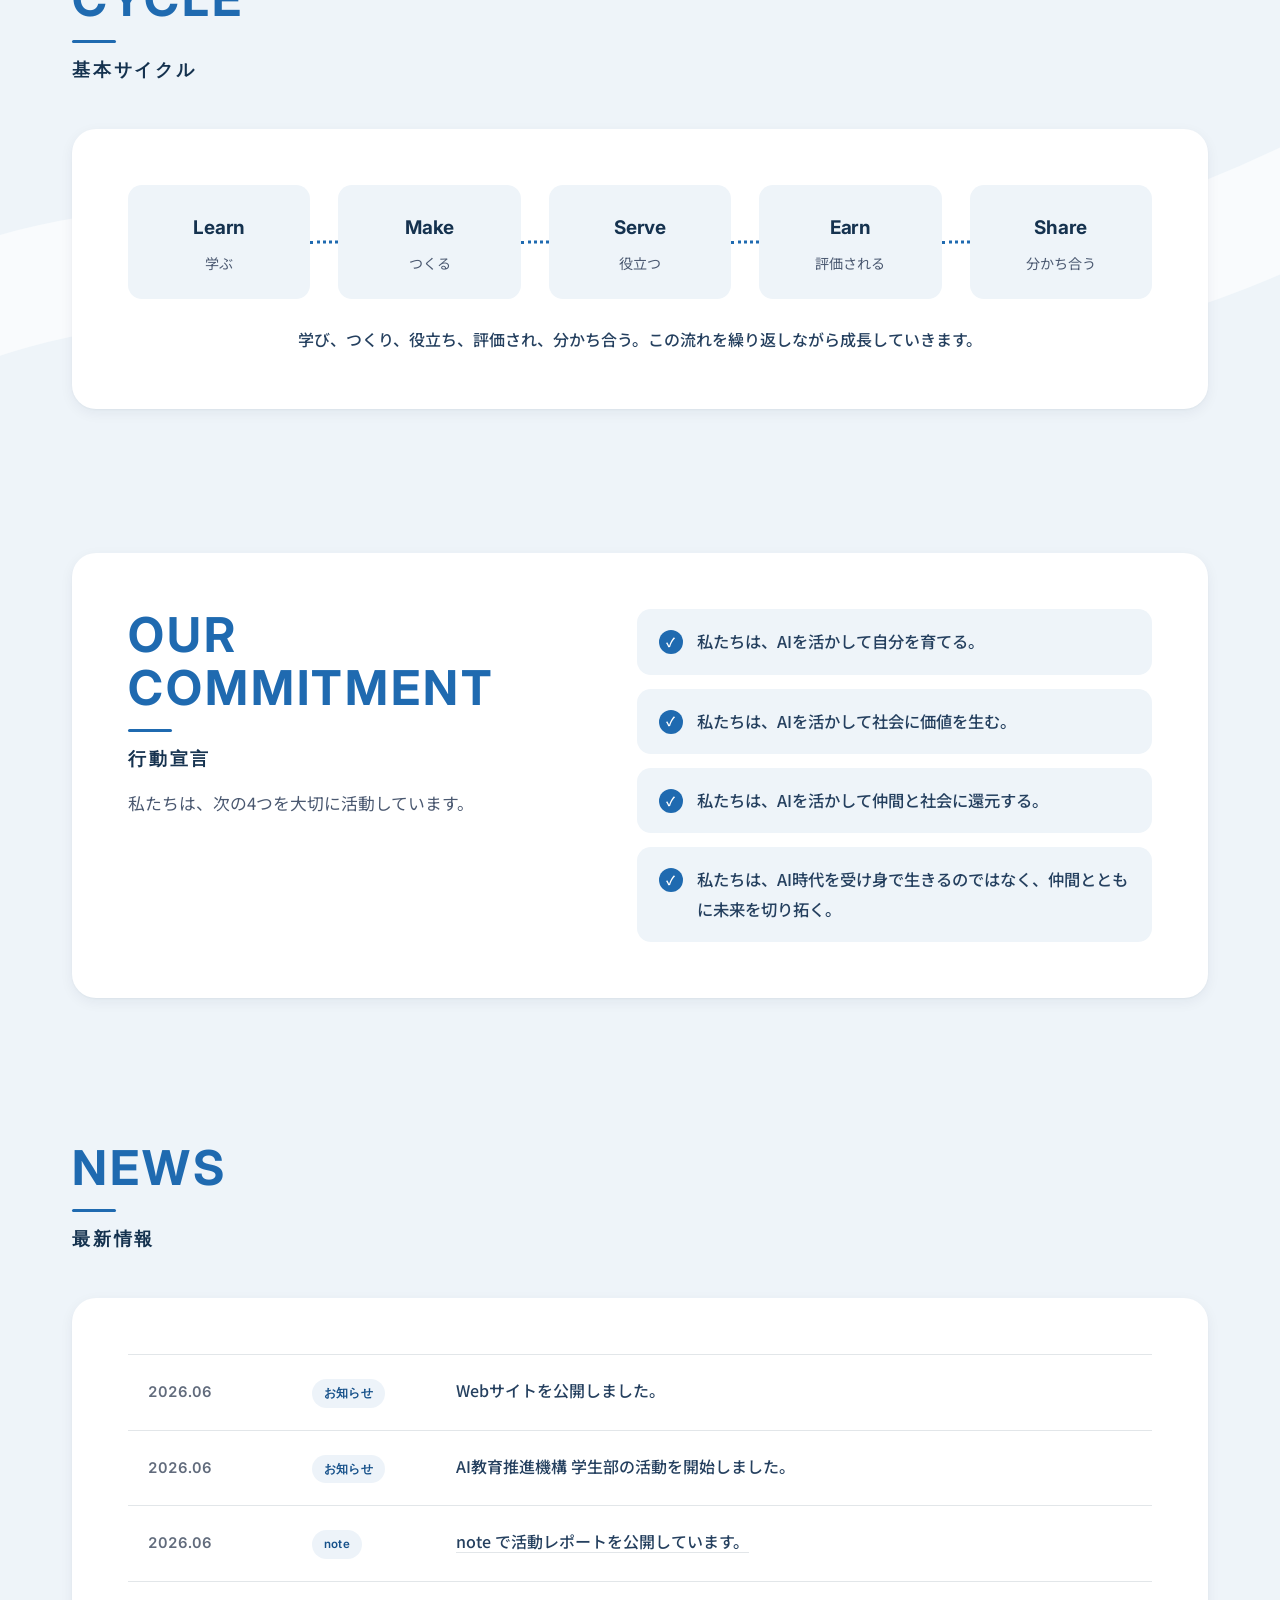
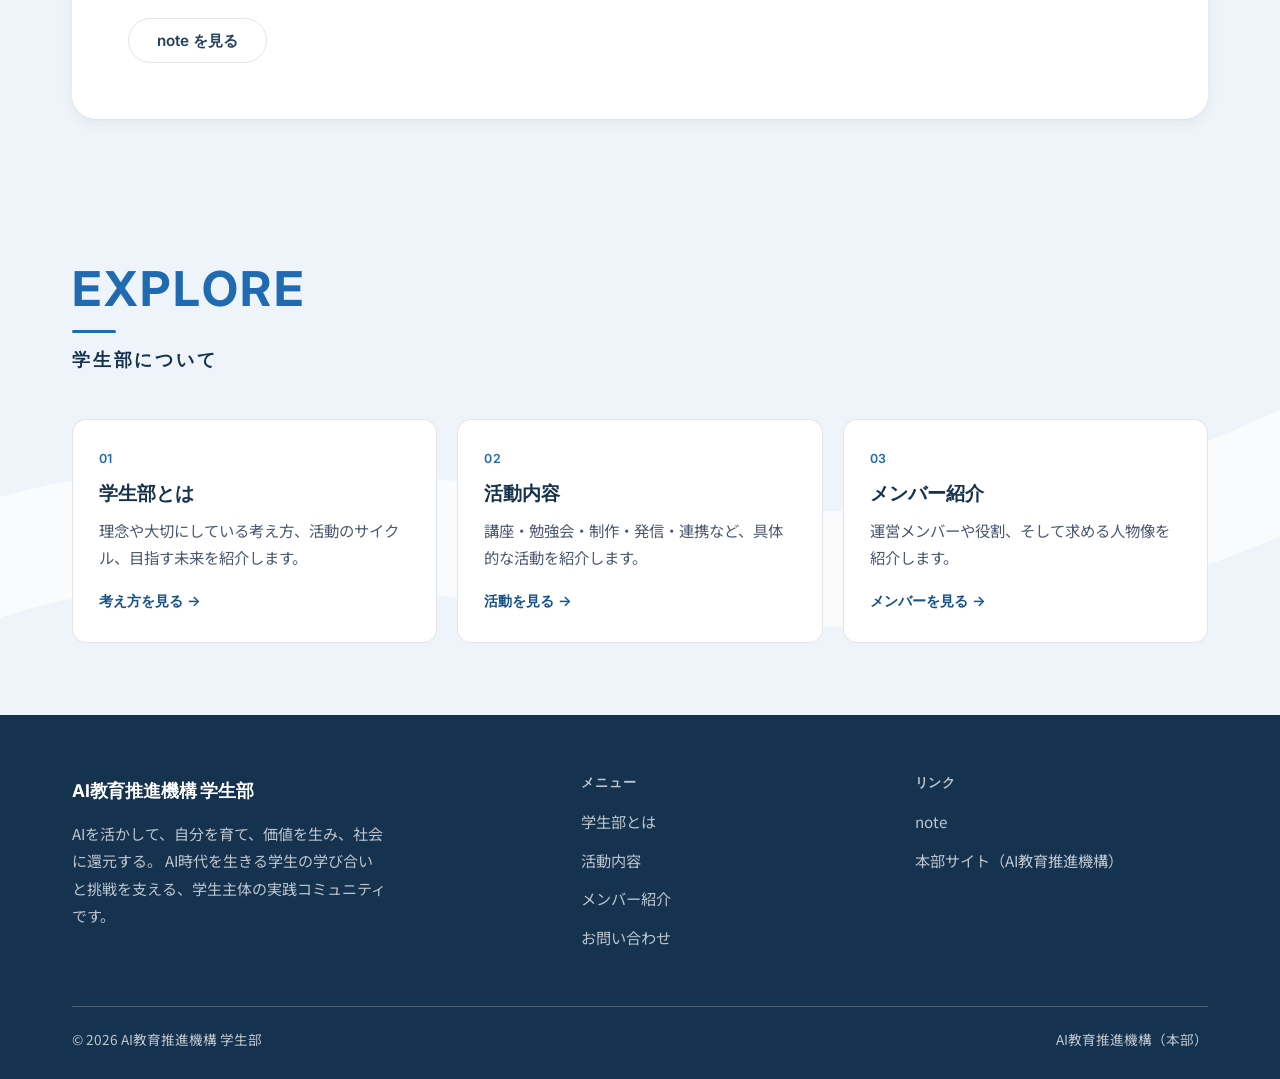
==== commit 7cd71026: "redesign: uniways.co.jp 参考のデザイン言語へ刷新 - 背景に曲線リボンのモチーフ（薄水色カーブ+ブルー帯のSVG。hero と .section--deco） - 有色面の連続" ====
--- a/index.html
+++ b/index.html
@@ -88,6 +88,7 @@
               学生部は、AI時代を生きる学生が、AIを活用して自ら成長し、社会で通用する力を身につけ、
               仲間とともに学び合いながら、社会に価値を還元していく実践コミュニティです。
             </p>
+            <p class="hero-sub-en">— Learn, Make, Serve, Earn, Share —</p>
             <div class="hero-actions">
               <a class="btn btn-primary" href="activities.html">活動内容を見る</a>
               <a class="btn btn-ghost" href="about.html">学生部とは</a>
@@ -147,49 +148,54 @@
     </section>
 
     <!-- 基本サイクル -->
-    <section class="section" aria-labelledby="cycle-title">
+    <section class="section section--alt section--deco" aria-labelledby="cycle-title">
       <div class="container">
         <div class="section-header fade-in">
           <p class="section-label">Cycle</p>
           <h2 class="section-title" id="cycle-title">基本サイクル</h2>
         </div>
-        <ol class="cycle-flow fade-in" role="list">
-          <li class="cycle-step"><p class="cycle-en">Learn</p><p class="cycle-ja">学ぶ</p></li>
-          <li class="cycle-step"><p class="cycle-en">Make</p><p class="cycle-ja">つくる</p></li>
-          <li class="cycle-step"><p class="cycle-en">Serve</p><p class="cycle-ja">役立つ</p></li>
-          <li class="cycle-step"><p class="cycle-en">Earn</p><p class="cycle-ja">評価される</p></li>
-          <li class="cycle-step"><p class="cycle-en">Share</p><p class="cycle-ja">分かち合う</p></li>
-        </ol>
-        <p class="cycle-caption fade-in">学び、つくり、役立ち、評価され、分かち合う。この流れを繰り返しながら成長していきます。</p>
+        <div class="panel fade-in">
+          <ol class="cycle-flow" role="list">
+            <li class="cycle-step"><p class="cycle-en">Learn</p><p class="cycle-ja">学ぶ</p></li>
+            <li class="cycle-step"><p class="cycle-en">Make</p><p class="cycle-ja">つくる</p></li>
+            <li class="cycle-step"><p class="cycle-en">Serve</p><p class="cycle-ja">役立つ</p></li>
+            <li class="cycle-step"><p class="cycle-en">Earn</p><p class="cycle-ja">評価される</p></li>
+            <li class="cycle-step"><p class="cycle-en">Share</p><p class="cycle-ja">分かち合う</p></li>
+          </ol>
+          <p class="cycle-caption">学び、つくり、役立ち、評価され、分かち合う。この流れを繰り返しながら成長していきます。</p>
+        </div>
       </div>
     </section>
 
     <!-- 行動宣言 -->
-    <section class="section section--sky" aria-labelledby="declaration-title">
-      <div class="container statement-wrap">
-        <div class="fade-in">
-          <p class="section-label">Our commitment</p>
-          <h2 class="section-title" id="declaration-title">行動宣言</h2>
-          <p class="section-lead">私たちは、次の4つを大切に活動しています。</p>
-        </div>
-        <ul class="declaration-list fade-in" role="list">
-          <li class="declaration-item">私たちは、AIを活かして自分を育てる。</li>
-          <li class="declaration-item">私たちは、AIを活かして社会に価値を生む。</li>
-          <li class="declaration-item">私たちは、AIを活かして仲間と社会に還元する。</li>
-          <li class="declaration-item">私たちは、AI時代を受け身で生きるのではなく、仲間とともに未来を切り拓く。</li>
-        </ul>
+    <section class="section section--alt" aria-labelledby="declaration-title">
+      <div class="container">
+        <div class="panel statement-wrap fade-in">
+          <div>
+            <p class="section-label">Our commitment</p>
+            <h2 class="section-title" id="declaration-title">行動宣言</h2>
+            <p class="section-lead">私たちは、次の4つを大切に活動しています。</p>
+          </div>
+          <ul class="declaration-list" role="list">
+            <li class="declaration-item">私たちは、AIを活かして自分を育てる。</li>
+            <li class="declaration-item">私たちは、AIを活かして社会に価値を生む。</li>
+            <li class="declaration-item">私たちは、AIを活かして仲間と社会に還元する。</li>
+            <li class="declaration-item">私たちは、AI時代を受け身で生きるのではなく、仲間とともに未来を切り拓く。</li>
+          </ul>
+        </div>
       </div>
     </section>
 
     <!-- 最新情報 -->
-    <section class="section" aria-labelledby="news-title">
+    <section class="section section--alt" aria-labelledby="news-title">
       <div class="container">
         <div class="section-header fade-in">
           <p class="section-label">News</p>
           <h2 class="section-title" id="news-title">最新情報</h2>
         </div>
+        <div class="panel fade-in">
         <!-- 暫定の仮データ。確定した活動から新しい順に追記する。 -->
-        <ul class="news-list fade-in" role="list">
+        <ul class="news-list" role="list">
           <li class="news-item">
             <time class="news-date" datetime="2026-06-16">2026.06</time>
             <span class="news-cat">お知らせ</span>
@@ -209,11 +215,12 @@
         <div class="news-more">
           <a class="btn btn-ghost" href="https://note.com/ai_re_stu" target="_blank" rel="noopener">note を見る</a>
         </div>
+        </div>
       </div>
     </section>
 
     <!-- 3つのメニュー -->
-    <section class="section section--alt" aria-labelledby="menu-title">
+    <section class="section section--alt section--deco" aria-labelledby="menu-title">
       <div class="container">
         <div class="section-header fade-in">
           <p class="section-label">Explore</p>
--- a/css/style.css
+++ b/css/style.css
@@ -27,6 +27,7 @@
   --section-pad:   72px 0;
   --max-width:     1200px;
   --radius:        14px;      /* カードなど（親しみのある角丸） */
+  --radius-lg:     24px;      /* 浮遊パネル（uniways参考の大型角丸） */
   --radius-sm:     8px;       /* 入力・小要素 */
   --radius-pill:   999px;     /* ボタン・バッジ（ポップ） */
   --shadow:        0 1px 2px rgba(15,40,65,0.04), 0 4px 14px rgba(15,40,65,0.06);
@@ -36,8 +37,10 @@
   --header-bg:      rgba(255,255,255,0.85);
   --sky:            #e3f0fb;  /* 明るい水色（アクセント帯・CTAの背景） */
   --sky-tag:        #d7e9f8;  /* 水色チップ */
-  /* 有彩色面上の白テキスト。白も直値にせずトークン化 */
+  /* 濃紺フッター・有彩色面上の白テキスト。白も直値にせずトークン化 */
   --on-dark:        #ffffff;
+  --on-dark-mute:   rgba(255,255,255,0.72);
+  --on-dark-border: rgba(255,255,255,0.22);
   --font-display:  "Inter", system-ui, sans-serif;
   --font-body:     "Noto Sans JP", system-ui, sans-serif;
   --ease:          cubic-bezier(0.22, 0.61, 0.36, 1);
@@ -148,31 +151,34 @@
   text-align: center;
 }
 
-/* 英語ラベル + 短いブルー線。常時だが「カード上の装飾線」ではなくラベル付随線 */
+/* 見出しは「大きな青い英字 + 短い青下線 + 小さな日本語」（uniways参考・ABOUT/ACCESS式） */
 .section-label {
-  display: inline-flex;
-  align-items: center;
-  gap: 12px;
-  font-family: var(--font-display);
-  font-size: 0.8rem;
-  font-weight: 600;
-  letter-spacing: 0.08em;
+  display: block;
+  font-family: var(--font-display);
+  font-size: clamp(2.1rem, 4.5vw, 3rem);
+  font-weight: 700;
+  letter-spacing: 0.06em;
+  line-height: 1.1;
   text-transform: uppercase;
   color: var(--accent);
-  margin-bottom: 16px;
-}
-.section-label::before {
+  margin-bottom: 0;
+}
+.section-label::after {
   content: "";
-  width: 28px;
-  height: 2px;
+  display: block;
+  width: 44px;
+  height: 3px;
+  border-radius: var(--radius-pill);
   background-color: var(--accent);
-}
-.section-header--center .section-label { justify-content: center; }
+  margin-top: 14px;
+}
+.section-header--center .section-label::after { margin-left: auto; margin-right: auto; }
 
 .section-title {
-  font-size: clamp(2rem, 4.5vw, 2.9rem);
-  font-weight: 700;
-  letter-spacing: -0.02em;
+  margin-top: 16px;
+  font-size: 1.1rem;
+  font-weight: 700;
+  letter-spacing: 0.16em;
   color: var(--ink);
 }
 
@@ -247,13 +253,11 @@
   z-index: var(--z-header);
   display: flex;
   align-items: center;
-  /* 既定はソリッド（サブページ用）。トップのヒーロー上のみ下で透明化する */
+  /* 半透明+blur。境界線は持たず、ピル型ナビが視覚構造を担う（uniways参考） */
   background-color: var(--header-bg);
   -webkit-backdrop-filter: saturate(140%) blur(10px);
   backdrop-filter: saturate(140%) blur(10px);
-  border-bottom: 1px solid var(--border);
   transition: background-color var(--t-base) var(--ease),
-              border-color var(--t-base) var(--ease),
               box-shadow var(--t-base) var(--ease);
 }
 /* スクロール時に影を足す（ヒーローも明色のため、ヘッダーは常にソリッド白） */
@@ -288,7 +292,17 @@
   color: var(--text-muted);
 }
 
-.nav { display: flex; align-items: center; gap: 8px; }
+/* デスクトップは白いピル型コンテナのナビ（uniways参考） */
+.nav {
+  display: flex;
+  align-items: center;
+  gap: 4px;
+  background-color: var(--bg-card);
+  border: 1px solid var(--border);
+  border-radius: var(--radius-pill);
+  padding: 6px 6px 6px 18px;
+  box-shadow: var(--shadow);
+}
 .nav-list {
   display: flex;
   align-items: center;
@@ -359,7 +373,42 @@
   color: var(--text-primary);
   overflow: hidden;
 }
+/* 背景の曲線モチーフ（“道”＝WAYS。薄い水色のカーブ + ブルーの帯。uniways参考） */
+.hero::before {
+  content: "";
+  position: absolute;
+  inset: 0;
+  z-index: var(--z-base);
+  background-image: url("data:image/svg+xml,%3Csvg xmlns='http://www.w3.org/2000/svg' viewBox='0 0 1440 860' fill='none'%3E%3Cpath d='M-160 700 C 320 320 760 900 1600 380' stroke='%23eef4f9' stroke-width='150' stroke-linecap='round'/%3E%3Cpath d='M980 950 C 1150 720 1330 640 1640 560' stroke='%231f6ab0' stroke-width='80' stroke-linecap='round'/%3E%3C/svg%3E");
+  background-repeat: no-repeat;
+  background-position: center bottom;
+  background-size: cover;
+  pointer-events: none;
+}
 .hero .container { position: relative; z-index: var(--z-content); }
+
+/* 有色面セクション用の控えめな白カーブ装飾 */
+.section--deco { position: relative; overflow: hidden; }
+.section--deco::before {
+  content: "";
+  position: absolute;
+  inset: 0;
+  z-index: var(--z-base);
+  background-image: url("data:image/svg+xml,%3Csvg xmlns='http://www.w3.org/2000/svg' viewBox='0 0 1440 700' fill='none'%3E%3Cpath d='M-200 560 C 360 200 900 760 1640 260' stroke='%23ffffff' stroke-width='130' stroke-linecap='round' opacity='0.65'/%3E%3C/svg%3E");
+  background-repeat: no-repeat;
+  background-position: center;
+  background-size: cover;
+  pointer-events: none;
+}
+.section--deco > .container { position: relative; z-index: var(--z-content); }
+
+/* 浮遊する白パネル（有色面の上にコンテンツを載せる器。uniways参考） */
+.panel {
+  background-color: var(--bg-card);
+  border-radius: var(--radius-lg);
+  box-shadow: var(--shadow);
+  padding: clamp(28px, 4.5vw, 56px);
+}
 .hero-grid {
   display: grid;
   grid-template-columns: 1.08fr 0.92fr;
@@ -387,8 +436,16 @@
   color: var(--text-secondary);
   max-width: 56ch;
 }
+.hero-sub-en {
+  margin-top: 16px;
+  font-family: var(--font-display);
+  font-size: 0.9rem;
+  font-weight: 500;
+  letter-spacing: 0.06em;
+  color: var(--text-muted);
+}
 .hero-actions {
-  margin-top: 32px;
+  margin-top: 28px;
   display: flex;
   flex-wrap: wrap;
   gap: 14px;
@@ -637,21 +694,22 @@
 /* ---------------------------------------------------------------------
    11. フッター（3カラム）
    --------------------------------------------------------------------- */
+/* 濃紺のフッター帯（uniways参考。サイトの締めのアンカー） */
 .site-footer {
-  background-color: var(--bg-secondary);
-  border-top: 1px solid var(--border);
-  padding: 56px 0 28px;
+  background-color: var(--ink);
+  padding: 60px 0 28px;
 }
 .footer-grid {
   display: grid;
   grid-template-columns: 1.6fr 1fr 1fr;
   gap: 40px;
 }
-.footer-brand .brand-name { font-size: 1.1rem; color: var(--ink); }
+.footer-brand .brand-name { font-size: 1.1rem; color: var(--on-dark); }
+.site-footer .brand-name { color: var(--on-dark); }
 .footer-tagline {
   margin-top: 14px;
   font-size: 0.94rem;
-  color: var(--text-secondary);
+  color: var(--on-dark-mute);
   max-width: 40ch;
 }
 .footer-col h3 {
@@ -660,39 +718,57 @@
   font-weight: 600;
   letter-spacing: 0.06em;
   text-transform: uppercase;
-  color: var(--text-secondary);  /* 二次背景上で AA を満たす（muted は不足） */
+  color: var(--on-dark-mute);
   margin-bottom: 16px;
 }
 .footer-col li { margin-bottom: 10px; }
-.footer-col a { color: var(--text-secondary); font-size: 0.95rem; }
-.footer-col a:hover { color: var(--accent); }
+.footer-col a { color: var(--on-dark-mute); font-size: 0.95rem; }
+.footer-col a:hover { color: var(--on-dark); }
 .footer-bottom {
   margin-top: 44px;
   padding-top: 20px;
-  border-top: 1px solid var(--border);
+  border-top: 1px solid var(--on-dark-border);
   display: flex;
   justify-content: space-between;
   flex-wrap: wrap;
   gap: 12px;
   font-size: 0.85rem;
-  color: var(--text-secondary);  /* 二次背景上で AA を満たす */
-}
+  color: var(--on-dark-mute);
+}
+.footer-bottom a { color: var(--on-dark-mute); }
+.footer-bottom a:hover { color: var(--on-dark); }
 
 /* ---------------------------------------------------------------------
    11b. サブページ共通 / 追加コンポーネント
    --------------------------------------------------------------------- */
 
 /* ページ先頭の見出し帯（固定ヘッダー分の余白を確保） */
+/* 下層ページの見出しも「大きな青い英字 + 小さな日本語」に統一（uniways参考） */
 .page-hero {
-  padding: calc(var(--header-height) + 56px) 0 52px;
+  padding: calc(var(--header-height) + 64px) 0 56px;
   background-color: var(--bg-secondary);
-  border-bottom: 1px solid var(--border);
+}
+.page-hero .eyebrow {
+  display: block;
+  font-size: clamp(2.4rem, 5.5vw, 3.4rem);
+  font-weight: 700;
+  letter-spacing: 0.06em;
+  line-height: 1.1;
+}
+.page-hero .eyebrow::after {
+  content: "";
+  display: block;
+  width: 44px;
+  height: 3px;
+  border-radius: var(--radius-pill);
+  background-color: var(--accent);
+  margin-top: 14px;
 }
 .page-title {
-  margin-top: 14px;
-  font-size: clamp(2.2rem, 5vw, 3.2rem);
-  font-weight: 700;
-  letter-spacing: -0.02em;
+  margin-top: 16px;
+  font-size: 1.2rem;
+  font-weight: 700;
+  letter-spacing: 0.16em;
   color: var(--ink);
 }
 .page-lead {
@@ -908,25 +984,23 @@
   padding: 0;
   margin: 0;
 }
+/* 白パネル内に置く薄水色タイル + 青の点線コネクタ（uniwaysのプロセス図参考） */
 .cycle-step {
   position: relative;
-  background-color: var(--bg-card);
-  border: 1px solid var(--border);
+  background-color: var(--bg-secondary);
   border-radius: var(--radius);
   padding: 26px 16px 22px;
   text-align: center;
-  box-shadow: var(--shadow);
 }
 .cycle-step:not(:last-child)::after {
-  content: "→";
-  content: "→" / "";  /* 装飾矢印はスクリーンリーダーに読ませない（対応環境のみ） */
+  content: "";
   position: absolute;
-  right: -22px;
+  right: -28px;
   top: 50%;
+  width: 28px;
+  height: 0;
+  border-top: 3px dotted var(--accent);
   transform: translateY(-50%);
-  color: var(--accent);
-  font-weight: 700;
-  font-size: 1.1rem;
 }
 .cycle-en {
   font-family: var(--font-display);
@@ -958,19 +1032,18 @@
   padding: 0;
   margin: 0;
 }
+/* 白パネル内の薄水色タイル */
 .declaration-item {
   display: flex;
   gap: 14px;
   align-items: flex-start;
-  background-color: var(--bg-card);
-  border: 1px solid var(--border);
+  background-color: var(--bg-secondary);
   border-radius: var(--radius);
   padding: 18px 22px;
   font-size: 1.02rem;
   font-weight: 500;
   line-height: 1.8;
   color: var(--text-primary);
-  box-shadow: var(--shadow);
 }
 .declaration-item::before {
   content: "✓";
@@ -994,11 +1067,11 @@
   font-family: var(--font-display);
   font-weight: 700;
   font-size: clamp(1.5rem, 3.2vw, 2.1rem);
-  line-height: 1.5;
-  letter-spacing: -0.01em;
+  line-height: 1.6;
+  letter-spacing: 0.04em;   /* uniways参考のややゆったりした字間（広げすぎると折返しが崩れる） */
   color: var(--ink);
   text-wrap: balance;
-  max-width: 22ch;
+  max-width: 26ch;
 }
 .statement-wrap { display: grid; grid-template-columns: 1fr 1.1fr; gap: 40px; align-items: start; }
 
@@ -1156,7 +1229,7 @@
     backdrop-filter: none;
   }
 
-  /* モバイルナビ：右からスライドするパネル */
+  /* モバイルナビ：右からスライドするパネル（デスクトップのピル型スタイルはここで解除） */
   .nav-toggle { display: block; z-index: var(--z-nav); }
   .nav {
     position: fixed;
@@ -1167,6 +1240,8 @@
     align-items: stretch;
     justify-content: flex-start;
     gap: 0;
+    border: 0;
+    border-radius: 0;
     /* 上はヘッダー分、右・下は safe-area を確保 */
     padding: calc(var(--header-height) + 16px) max(24px, env(safe-area-inset-right)) max(24px, env(safe-area-inset-bottom)) 24px;
     background-color: var(--bg-card);
@@ -1215,15 +1290,17 @@
   }
   .news-cat { margin: 2px 0; }
 
-  /* 基本サイクルは縦積みにし、矢印を下向きへ */
+  /* 基本サイクルは縦積みにし、点線コネクタを縦向きへ */
   .cycle-flow { grid-template-columns: 1fr; gap: 30px; }
   .cycle-step:not(:last-child)::after {
-    content: "↓";
-    content: "↓" / "";
     right: auto;
     left: 50%;
     top: auto;
-    bottom: -26px;
+    bottom: -30px;
+    width: 0;
+    height: 30px;
+    border-top: 0;
+    border-left: 3px dotted var(--accent);
     transform: translateX(-50%);
   }
 }
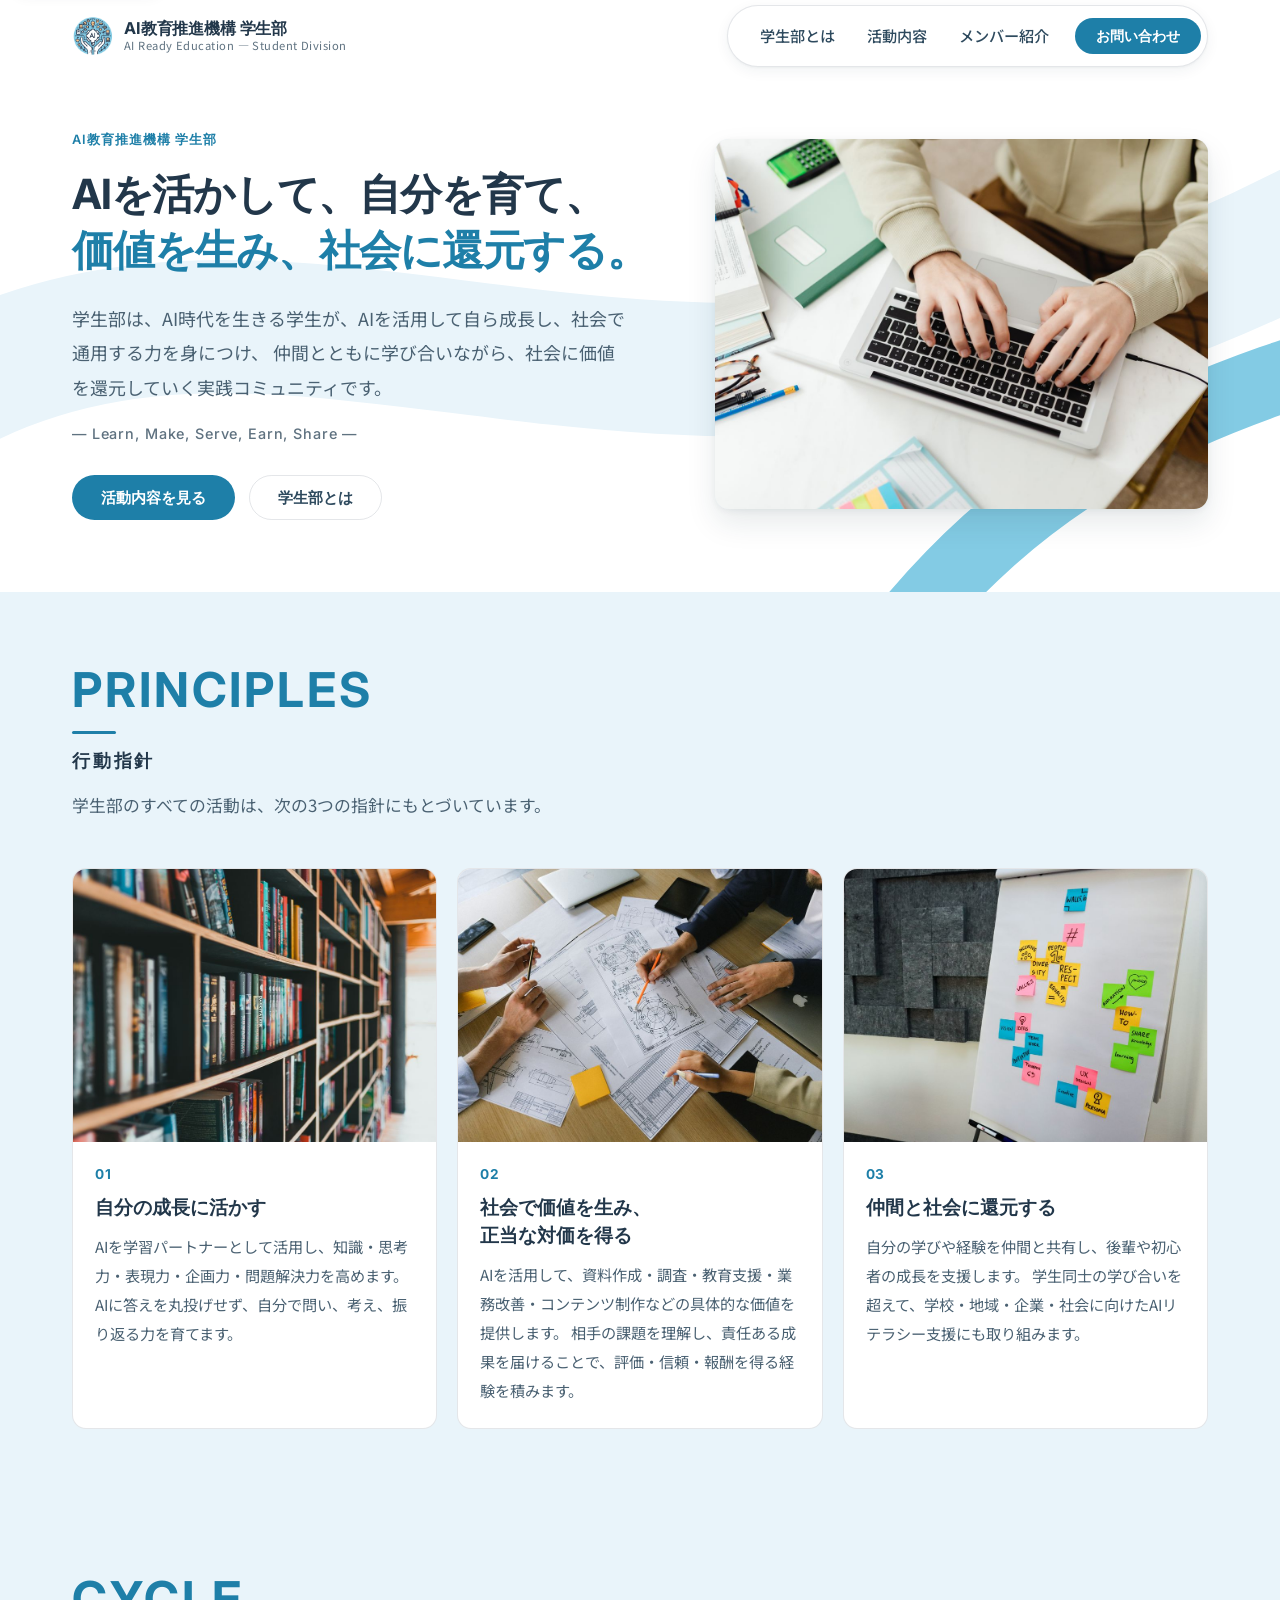
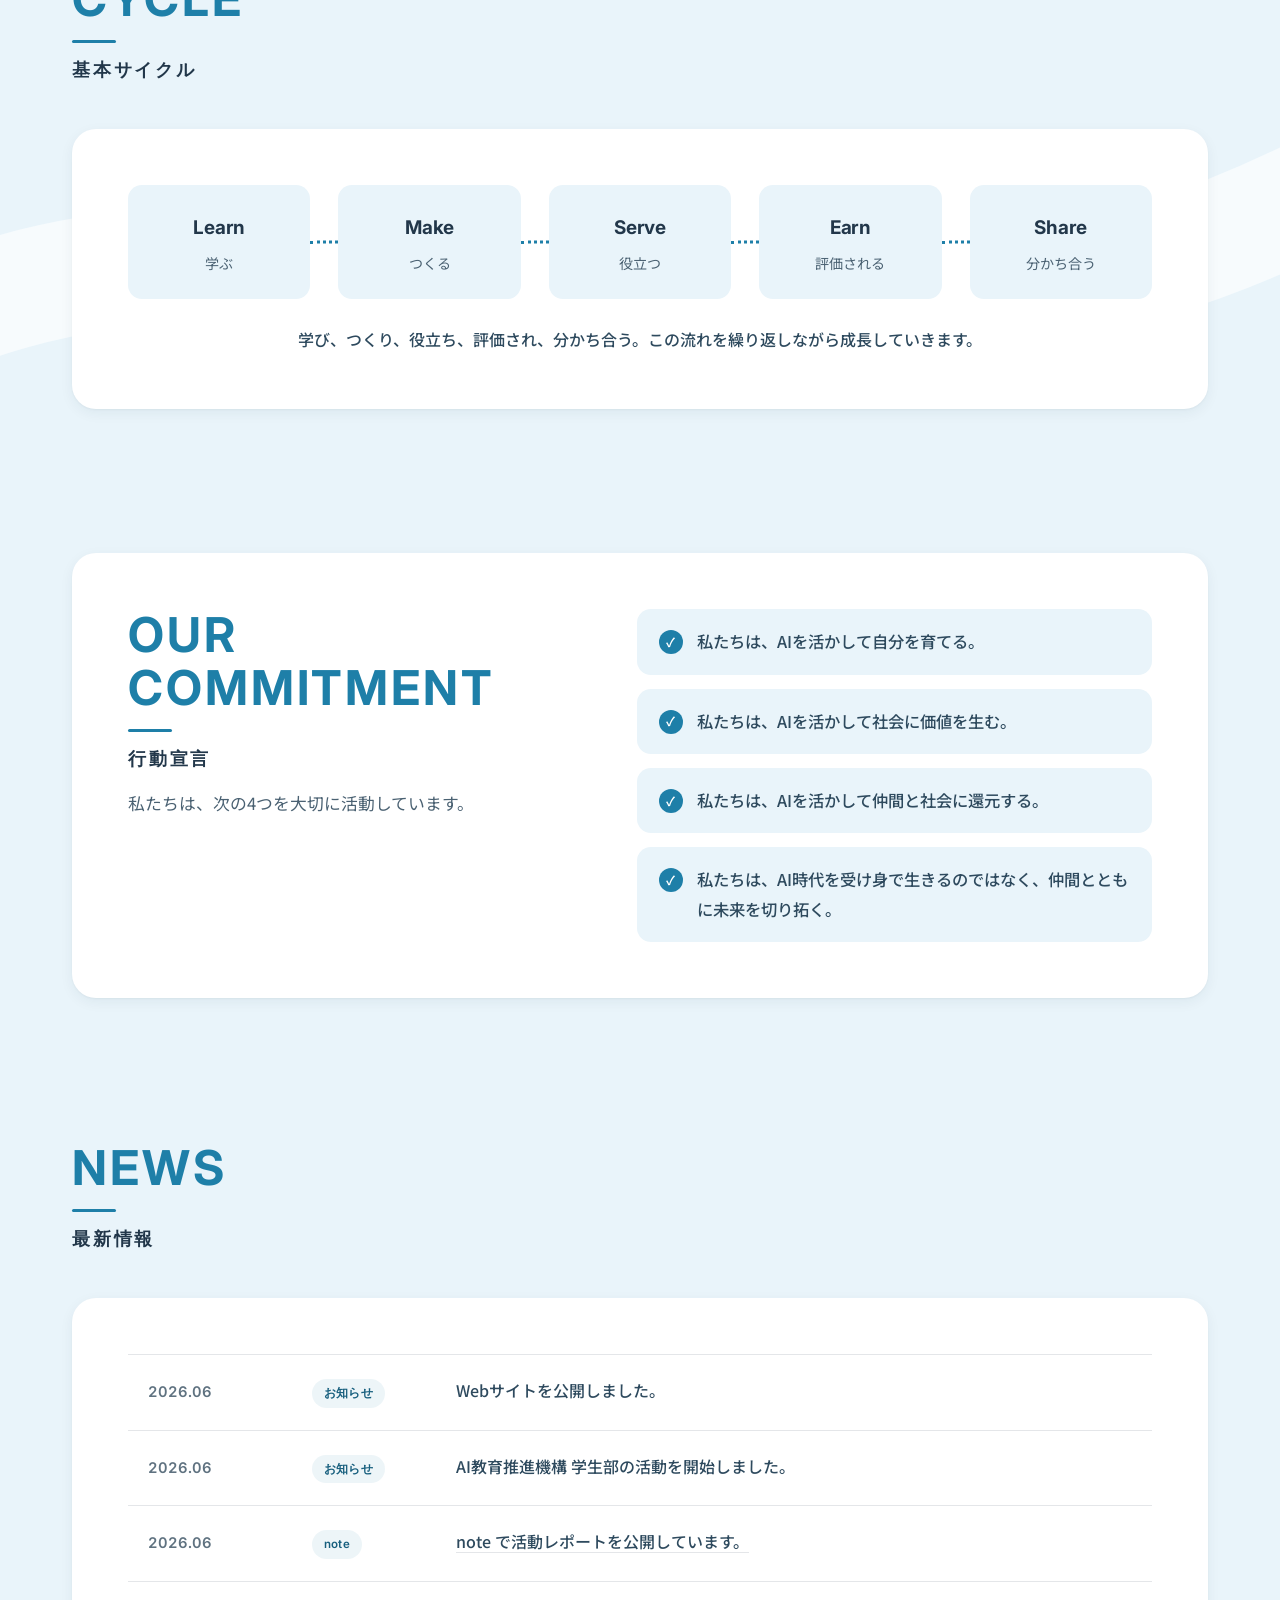
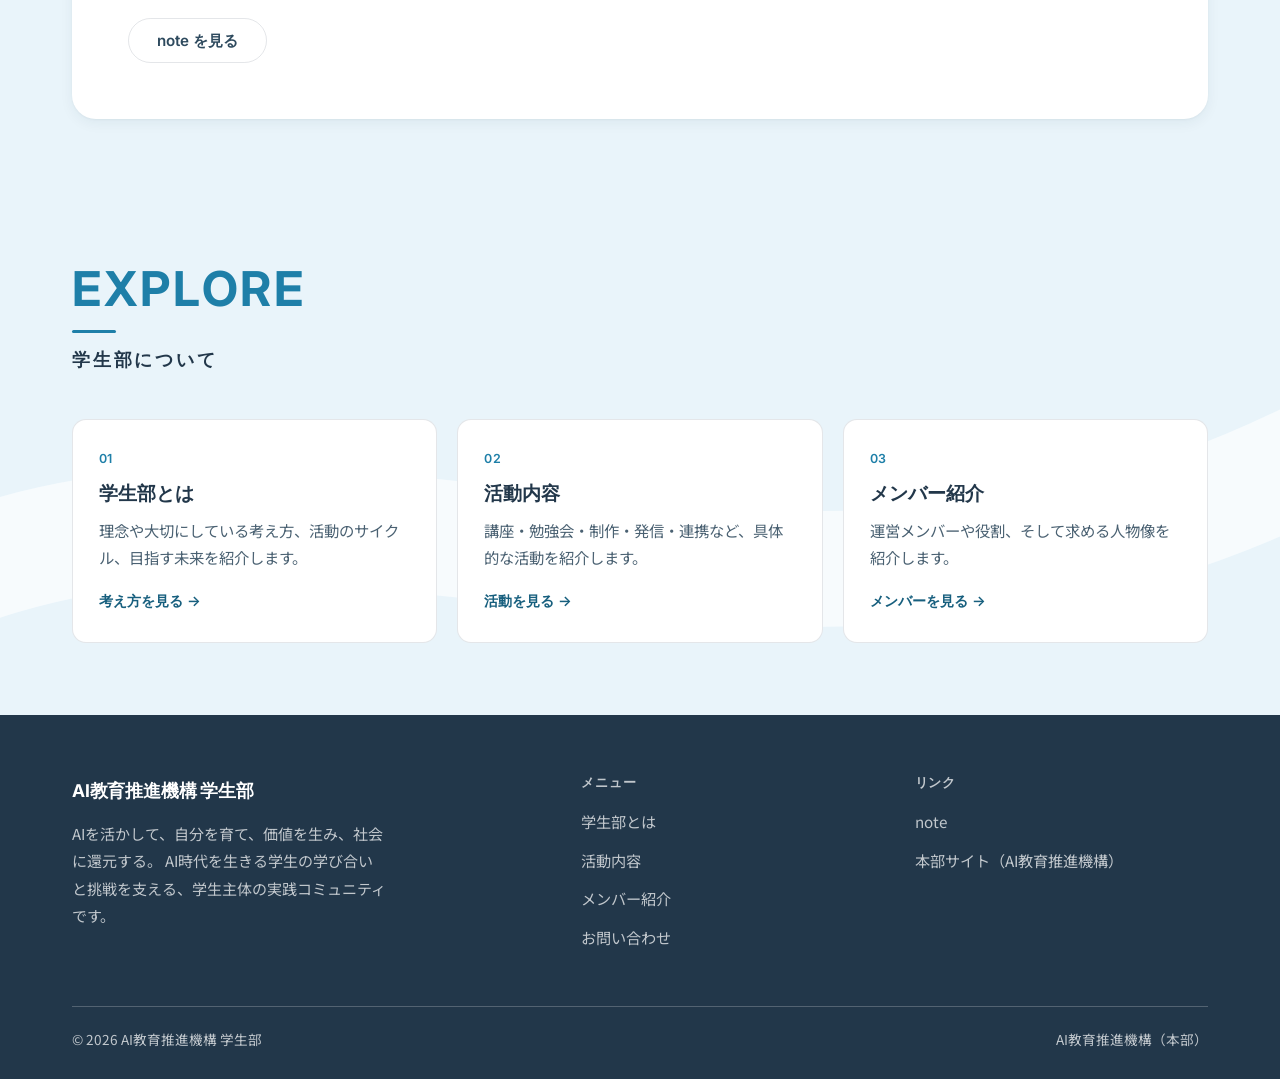
==== commit 9535b3af: "brand: 本部ロゴを反映し、配色をロゴ実測色に変更 - 本部公式ロゴPNGを取得（logo-icon / logo-long / favicon-192） - 全ページのヘッダーにロゴアイコンを表" ====
--- a/index.html
+++ b/index.html
@@ -26,6 +26,9 @@
   <meta name="twitter:description" content="AIを活かして、自分を育て、価値を生み、社会に還元する。学生主体の実践コミュニティ。">
   <meta name="twitter:image" content="https://shunta-tf.github.io/ai_ready_stu/images/hero/ogp.jpg">
 
+  <link rel="icon" type="image/png" sizes="192x192" href="images/favicon-192.png">
+  <link rel="apple-touch-icon" href="images/favicon-192.png">
+
   <link rel="preconnect" href="https://fonts.googleapis.com">
   <link rel="preconnect" href="https://fonts.gstatic.com" crossorigin>
   <link href="https://fonts.googleapis.com/css2?family=Inter:wght@400;500;600;700&family=Noto+Sans+JP:wght@400;500;700&display=swap" rel="stylesheet">
@@ -38,7 +41,7 @@
     "@type": "EducationalOrganization",
     "name": "AI教育推進機構 学生部",
     "url": "https://shunta-tf.github.io/ai_ready_stu/",
-    "logo": "https://shunta-tf.github.io/ai_ready_stu/images/logo.png",
+    "logo": "https://shunta-tf.github.io/ai_ready_stu/images/logo-icon.png",
     "description": "AI時代を生きる学生が、AIを活用して自ら成長し、仲間と学び合いながら社会に価値を還元する学生主体の実践コミュニティ。",
     "parentOrganization": {
       "@type": "Organization",
@@ -58,8 +61,11 @@
   <header class="site-header">
     <div class="header-inner">
       <a class="brand" href="index.html" aria-label="AI教育推進機構 学生部 トップへ">
-        <span class="brand-name">AI教育推進機構 学生部</span>
-        <span class="brand-sub">AI Ready Education — Student Division</span>
+        <img class="brand-logo" src="images/logo-icon.png" alt="" width="238" height="238">
+        <span class="brand-text">
+          <span class="brand-name">AI教育推進機構 学生部</span>
+          <span class="brand-sub">AI Ready Education — Student Division</span>
+        </span>
       </a>
       <button class="nav-toggle" aria-label="メニューを開く" aria-expanded="false" aria-controls="primary-nav">
         <span></span><span></span><span></span>
--- a/css/style.css
+++ b/css/style.css
@@ -3,7 +3,7 @@
    - 純 CSS のみ。色・余白・角丸は :root の変数経由でのみ使用する。
    - 統一モチーフ: 「ブルーのラインがホバーで出現」。
    - 禁止事項(CLAUDE.md): グラデ背景 / ブロブ / グロー / 強い影 /
-     派手なhover拡大 / 多色化。アクセントはブルー一色（#1f6ab0）のみ。
+     派手なhover拡大 / 多色化。有彩色はロゴ水色系（--brand/--accent）一系統のみ。
      角丸は大きめ・ピル型OK（ボタン・バッジ）。
    ===================================================================== */
 
@@ -11,18 +11,21 @@
    1. デザイントークン
    --------------------------------------------------------------------- */
 :root {
-  /* 配色: 本部ロゴ準拠（白基調 × 濃紺 × ロゴ系ブルー）。アクセントはブルー一色 */
+  /* 配色: 本部ロゴ実測色ベース（ロゴ水色 #83cbe4 × ロゴ濃紺 #22374a × 白）。
+     ロゴ水色は明るく小さな文字に使えないため、同色相を濃くした --accent を
+     リンク/ボタン用に導出（白地で4.5:1、AA適合）。ブランドの顔は --brand。 */
   --bg-primary:    #ffffff;   /* 背景・白 */
-  --bg-secondary:  #eef4f9;   /* 交互セクション（ロゴ水色の薄め） */
+  --bg-secondary:  #e9f4fa;   /* 交互セクション（ロゴ水色の薄い面） */
   --bg-card:       #ffffff;
-  --ink:           #15324f;   /* 見出し最濃（濃紺＝ロゴのライン色） */
-  --text-primary:  #25405f;   /* 強めの本文・小見出し */
-  --text-secondary:#4a5870;
-  --text-muted:    #616b7c;
-  --accent:        #1f6ab0;   /* ロゴ系ブルー・CTAとホバー線にだけ使う */
-  --accent-dark:   #16518a;   /* hover */
-  --accent-soft:   rgba(31,106,176,0.08);
-  --border:        rgba(21,50,79,0.12);
+  --brand:         #83cbe4;   /* ロゴの円の水色（実測）。装飾・リボン・面に使う */
+  --ink:           #22374a;   /* 見出し最濃（ロゴのライン濃紺・実測系） */
+  --text-primary:  #2e4a5e;   /* 強めの本文・小見出し */
+  --text-secondary:#4a6172;
+  --text-muted:    #5f7280;
+  --accent:        #1e7fa8;   /* ロゴ水色の濃色版。CTA・リンク・ラベルに使う */
+  --accent-dark:   #175f7e;   /* hover */
+  --accent-soft:   rgba(30,127,168,0.08);
+  --border:        rgba(34,55,74,0.12);
   --header-height: 72px;
   --section-pad:   72px 0;
   --max-width:     1200px;
@@ -30,13 +33,13 @@
   --radius-lg:     24px;      /* 浮遊パネル（uniways参考の大型角丸） */
   --radius-sm:     8px;       /* 入力・小要素 */
   --radius-pill:   999px;     /* ボタン・バッジ（ポップ） */
-  --shadow:        0 1px 2px rgba(15,40,65,0.04), 0 4px 14px rgba(15,40,65,0.06);
-  --shadow-hover:  0 2px 6px rgba(15,40,65,0.06), 0 14px 30px rgba(15,40,65,0.10);
+  --shadow:        0 1px 2px rgba(20,45,62,0.04), 0 4px 14px rgba(20,45,62,0.06);
+  --shadow-hover:  0 2px 6px rgba(20,45,62,0.06), 0 14px 30px rgba(20,45,62,0.10);
 
   /* 補助トークン（直値の手打ちを避けるための追加変数） */
   --header-bg:      rgba(255,255,255,0.85);
-  --sky:            #e3f0fb;  /* 明るい水色（アクセント帯・CTAの背景） */
-  --sky-tag:        #d7e9f8;  /* 水色チップ */
+  --sky:            #d9edf7;  /* 明るい水色（アクセント帯・CTAの背景。ロゴ水色の淡色） */
+  --sky-tag:        #c8e5f4;  /* 水色チップ */
   /* 濃紺フッター・有彩色面上の白テキスト。白も直値にせずトークン化 */
   --on-dark:        #ffffff;
   --on-dark-mute:   rgba(255,255,255,0.72);
@@ -275,9 +278,20 @@
 
 .brand {
   display: inline-flex;
-  flex-direction: column;
+  align-items: center;
+  gap: 10px;
   line-height: 1.2;
   color: var(--ink);
+}
+.brand-logo {
+  width: 42px;
+  height: 42px;
+  display: block;
+  flex: 0 0 auto;
+}
+.brand-text {
+  display: inline-flex;
+  flex-direction: column;
 }
 .brand-name {
   font-family: var(--font-display);
@@ -379,7 +393,7 @@
   position: absolute;
   inset: 0;
   z-index: var(--z-base);
-  background-image: url("data:image/svg+xml,%3Csvg xmlns='http://www.w3.org/2000/svg' viewBox='0 0 1440 860' fill='none'%3E%3Cpath d='M-160 700 C 320 320 760 900 1600 380' stroke='%23eef4f9' stroke-width='150' stroke-linecap='round'/%3E%3Cpath d='M980 950 C 1150 720 1330 640 1640 560' stroke='%231f6ab0' stroke-width='80' stroke-linecap='round'/%3E%3C/svg%3E");
+  background-image: url("data:image/svg+xml,%3Csvg xmlns='http://www.w3.org/2000/svg' viewBox='0 0 1440 860' fill='none'%3E%3Cpath d='M-160 700 C 320 320 760 900 1600 380' stroke='%23e9f4fa' stroke-width='150' stroke-linecap='round'/%3E%3Cpath d='M980 950 C 1150 720 1330 640 1640 560' stroke='%2383cbe4' stroke-width='80' stroke-linecap='round'/%3E%3C/svg%3E");
   background-repeat: no-repeat;
   background-position: center bottom;
   background-size: cover;
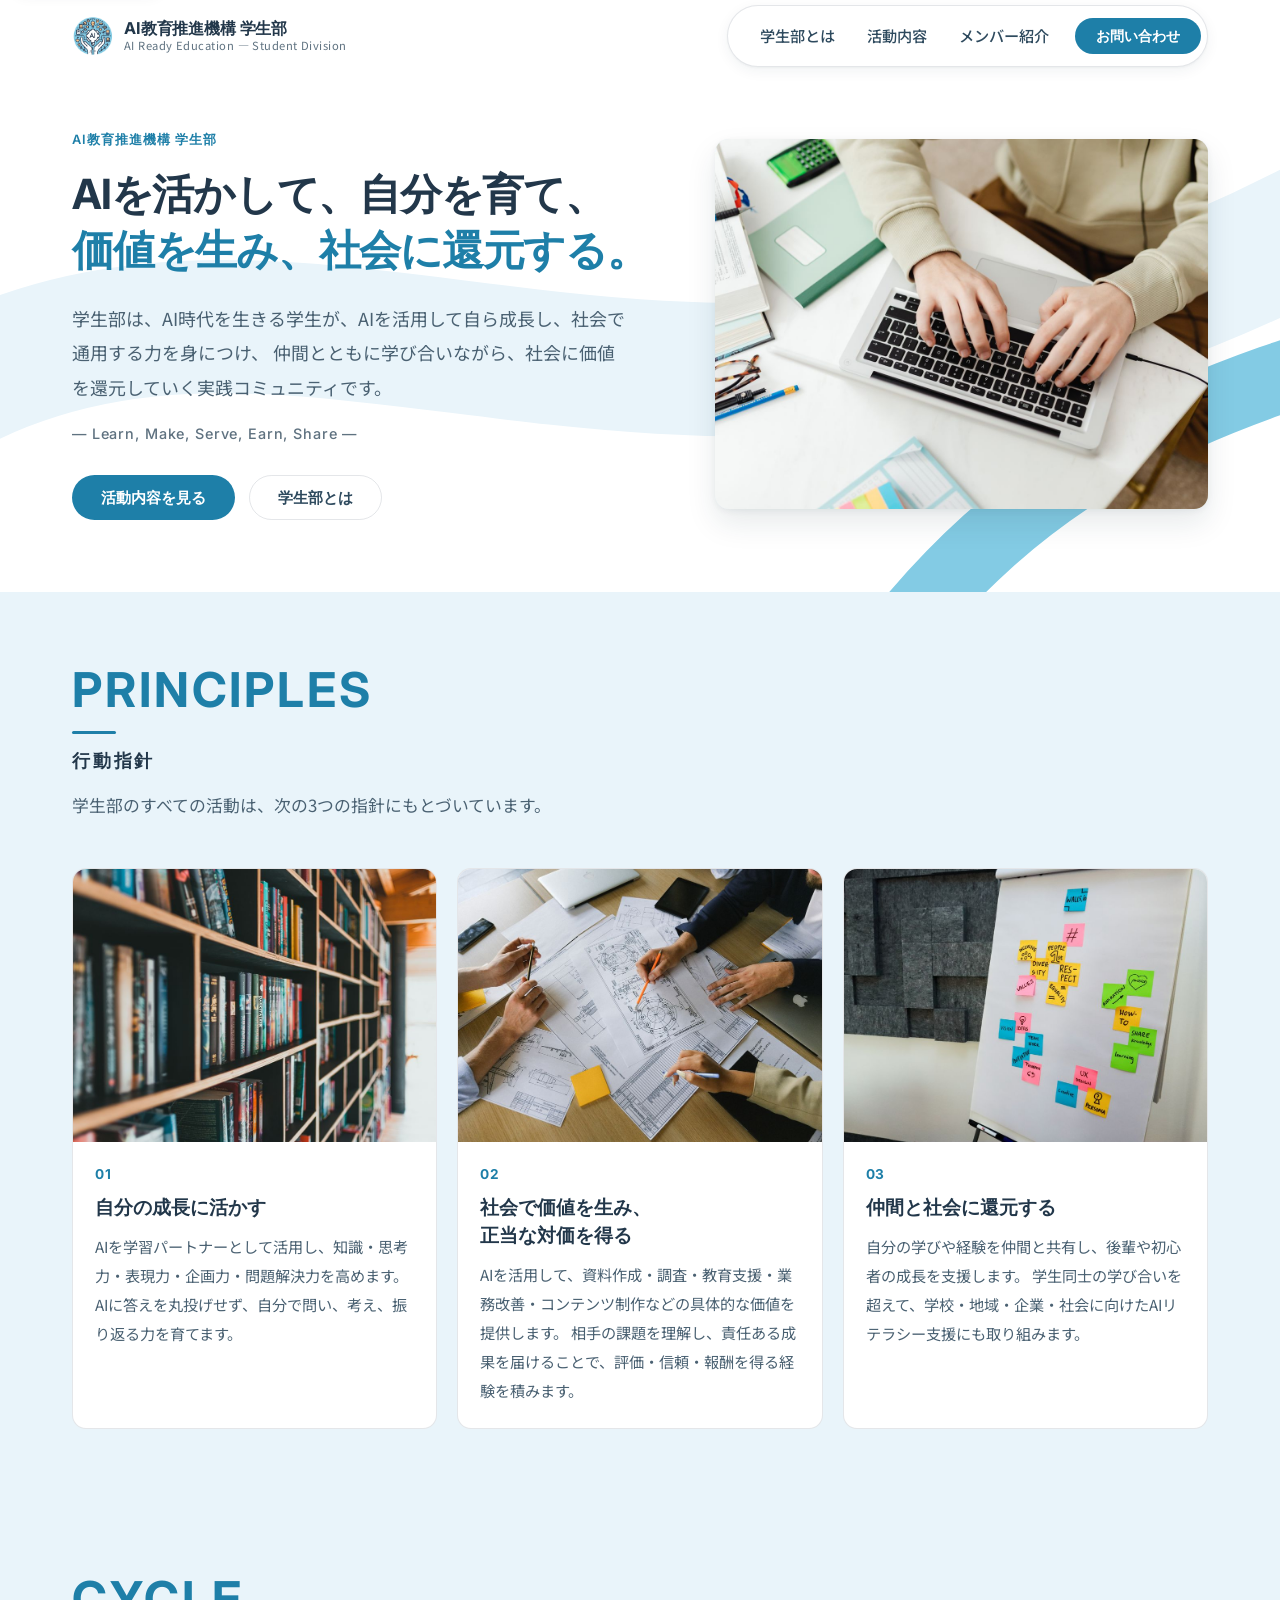
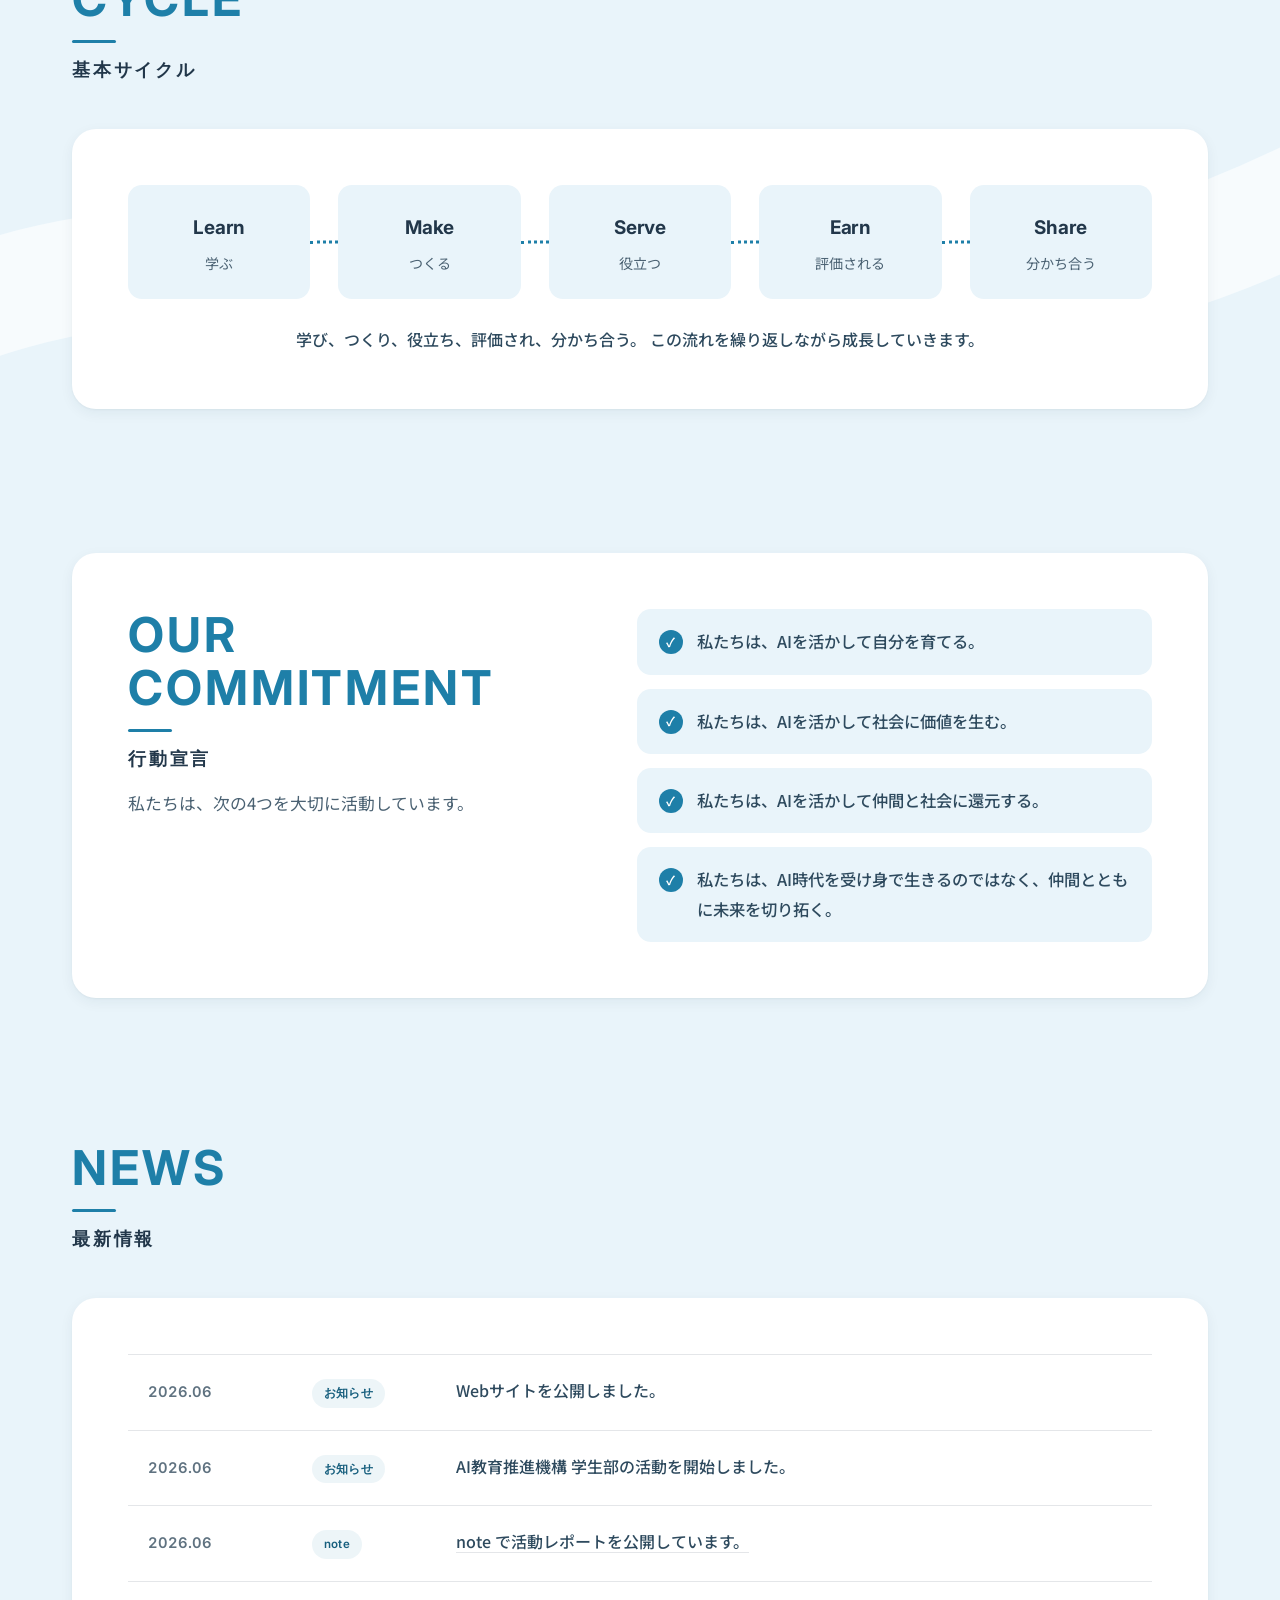
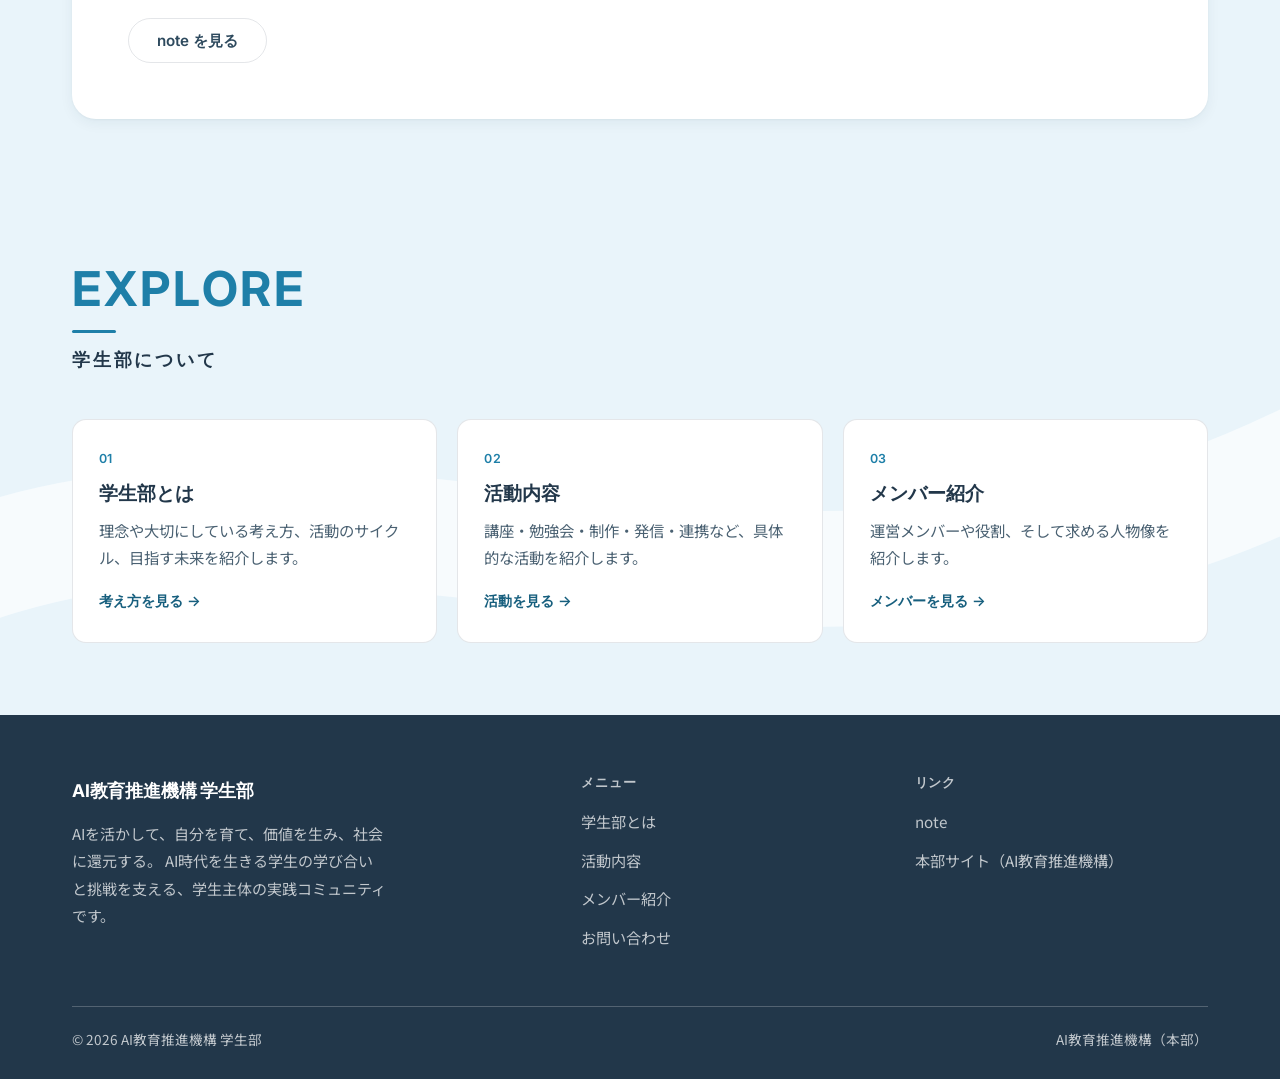
==== commit c06fe7a1: "fix(typography): 見出し・キャッチコピーの不自然な改行を文節単位に修正 - .np（inline-blockの文節ユニット）を導入し、次を文節単位の折り返しに:   ヒーロータイトル（" ====
--- a/index.html
+++ b/index.html
@@ -89,7 +89,7 @@
         <div class="hero-grid">
           <div class="hero-content">
             <p class="eyebrow">AI教育推進機構 学生部</p>
-            <h1 class="hero-title">AIを活かして、自分を育て、<br><span class="accent-line">価値を生み、社会に還元する。</span></h1>
+            <h1 class="hero-title"><span class="np">AIを活かして、</span><span class="np">自分を育て、</span><br><span class="accent-line"><span class="np">価値を生み、</span><span class="np">社会に還元する。</span></span></h1>
             <p class="hero-lead">
               学生部は、AI時代を生きる学生が、AIを活用して自ら成長し、社会で通用する力を身につけ、
               仲間とともに学び合いながら、社会に価値を還元していく実践コミュニティです。
@@ -168,7 +168,7 @@
             <li class="cycle-step"><p class="cycle-en">Earn</p><p class="cycle-ja">評価される</p></li>
             <li class="cycle-step"><p class="cycle-en">Share</p><p class="cycle-ja">分かち合う</p></li>
           </ol>
-          <p class="cycle-caption">学び、つくり、役立ち、評価され、分かち合う。この流れを繰り返しながら成長していきます。</p>
+          <p class="cycle-caption"><span class="np">学び、つくり、</span><span class="np">役立ち、</span><span class="np">評価され、</span><span class="np">分かち合う。</span> <span class="np">この流れを</span><span class="np">繰り返しながら</span><span class="np">成長していきます。</span></p>
         </div>
       </div>
     </section>
--- a/css/style.css
+++ b/css/style.css
@@ -464,6 +464,14 @@
   flex-wrap: wrap;
   gap: 14px;
 }
+/* 日本語の折り返し調整:
+   .np = 文節単位の折り返しユニット（見出し・キャッチコピー用。語中で改行させない） */
+.np { display: inline-block; }
+/* 段落・リスト項目は孤立行（1〜2文字だけの行）を避ける。未対応ブラウザでは無視される */
+p, li { text-wrap: pretty; }
+/* カード見出しは行の偏り・孤立を避ける */
+.card-title, .pillar-title, .article-title { text-wrap: balance; }
+
 /* 写真の共通フレーム（角丸 + 影）。比率は修飾クラスで指定する */
 .photo-frame {
   border-radius: var(--radius);
